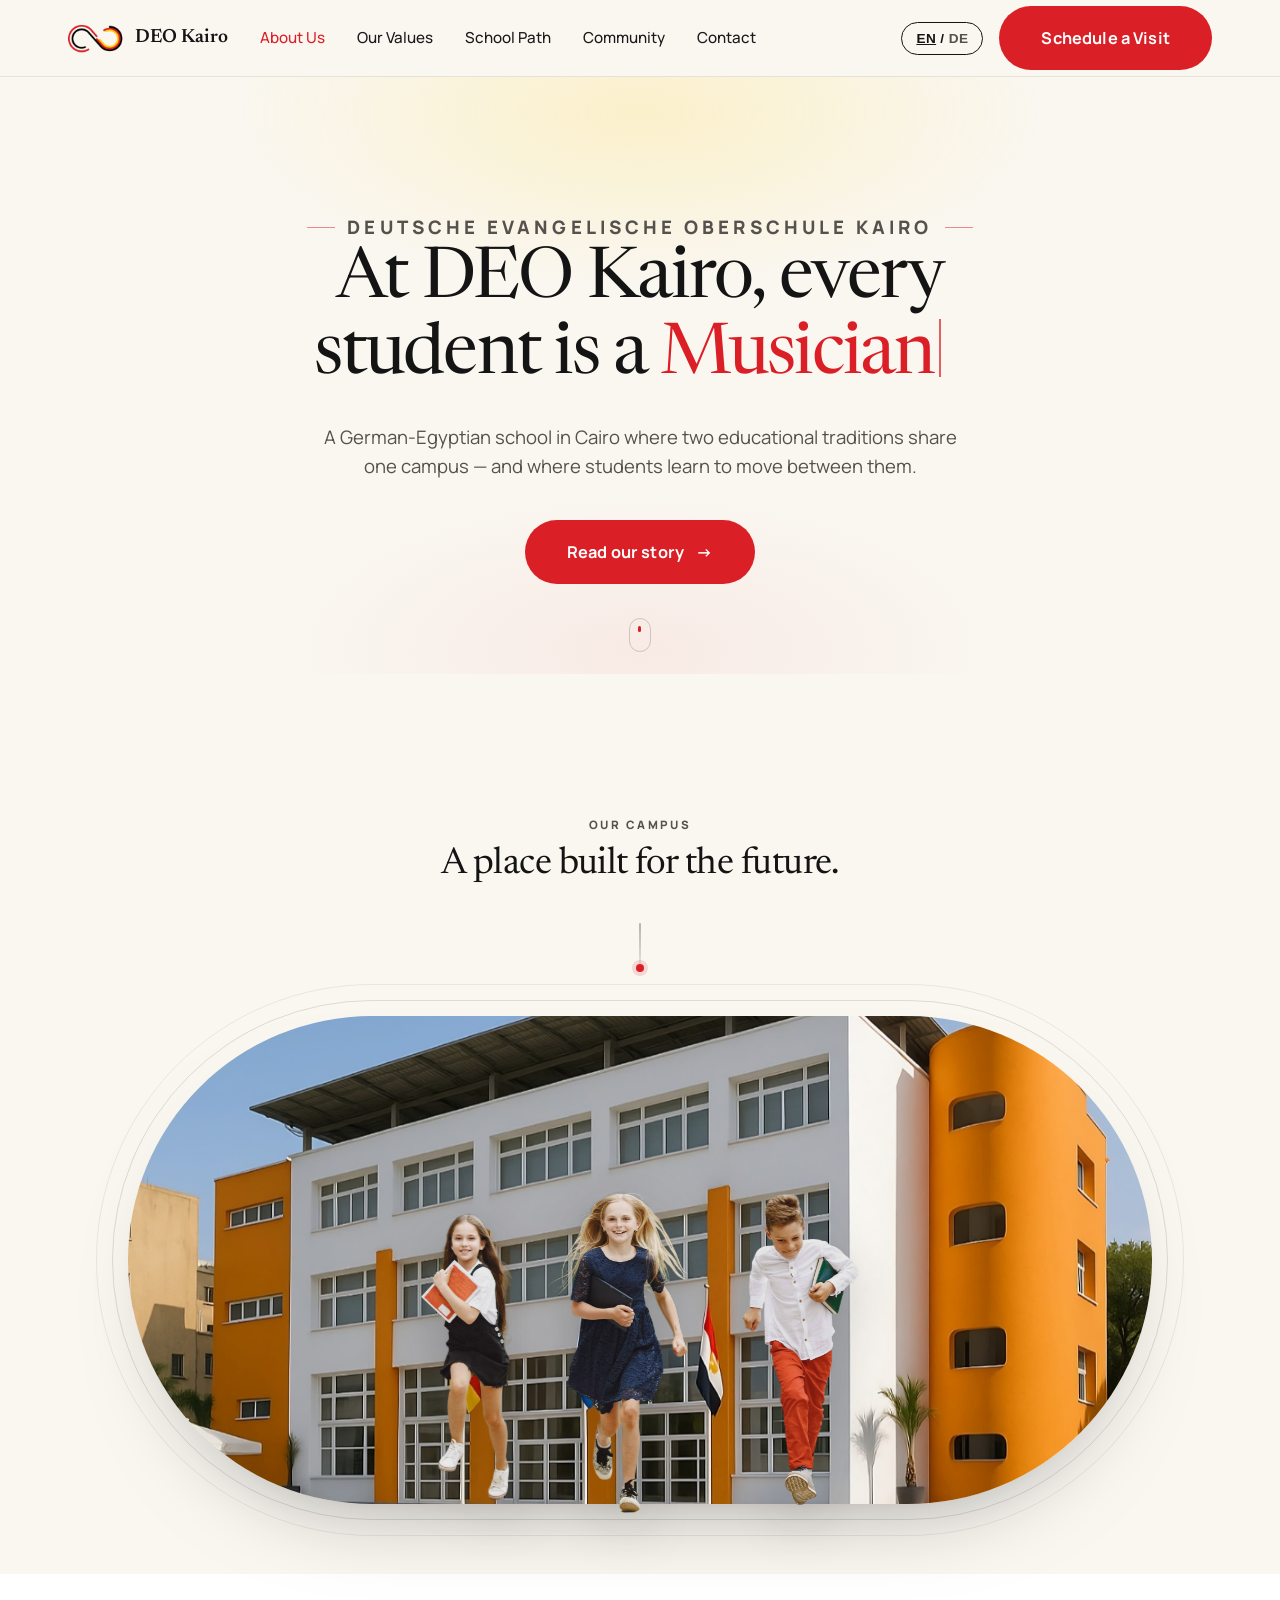
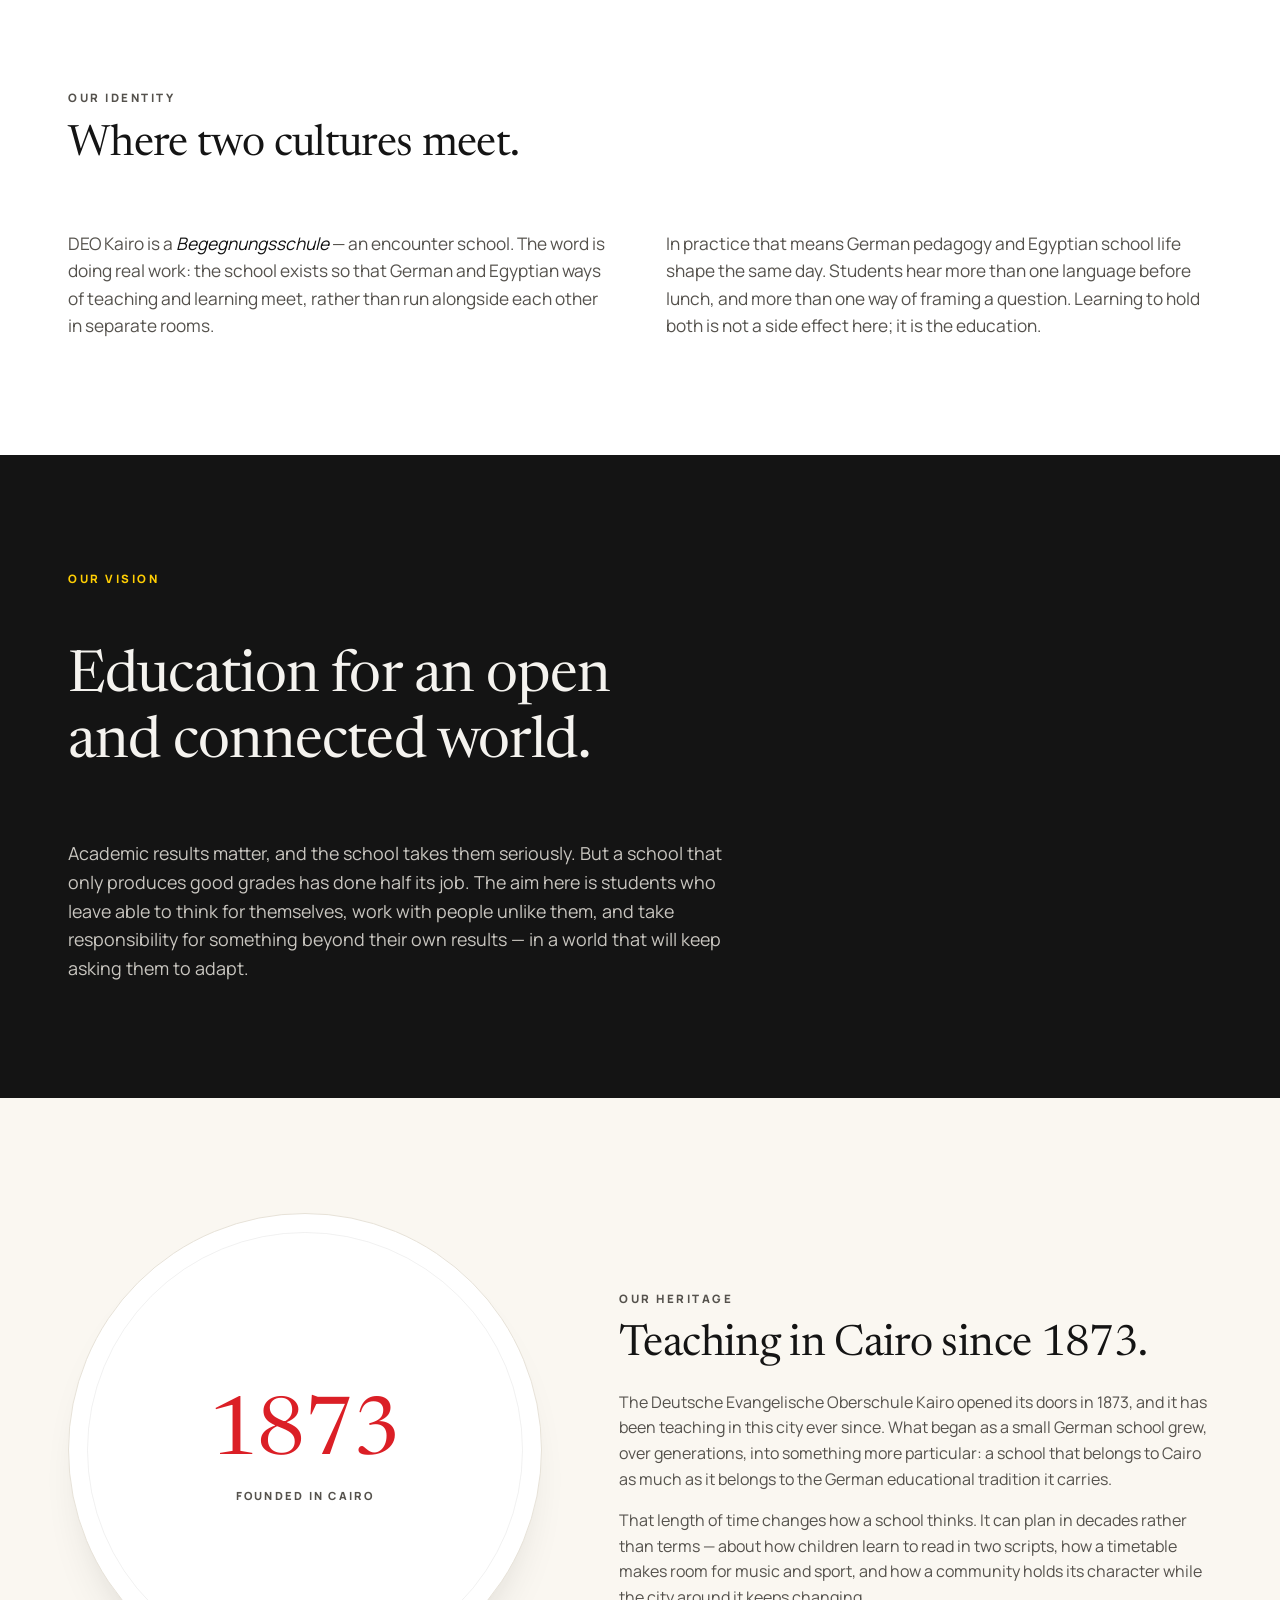
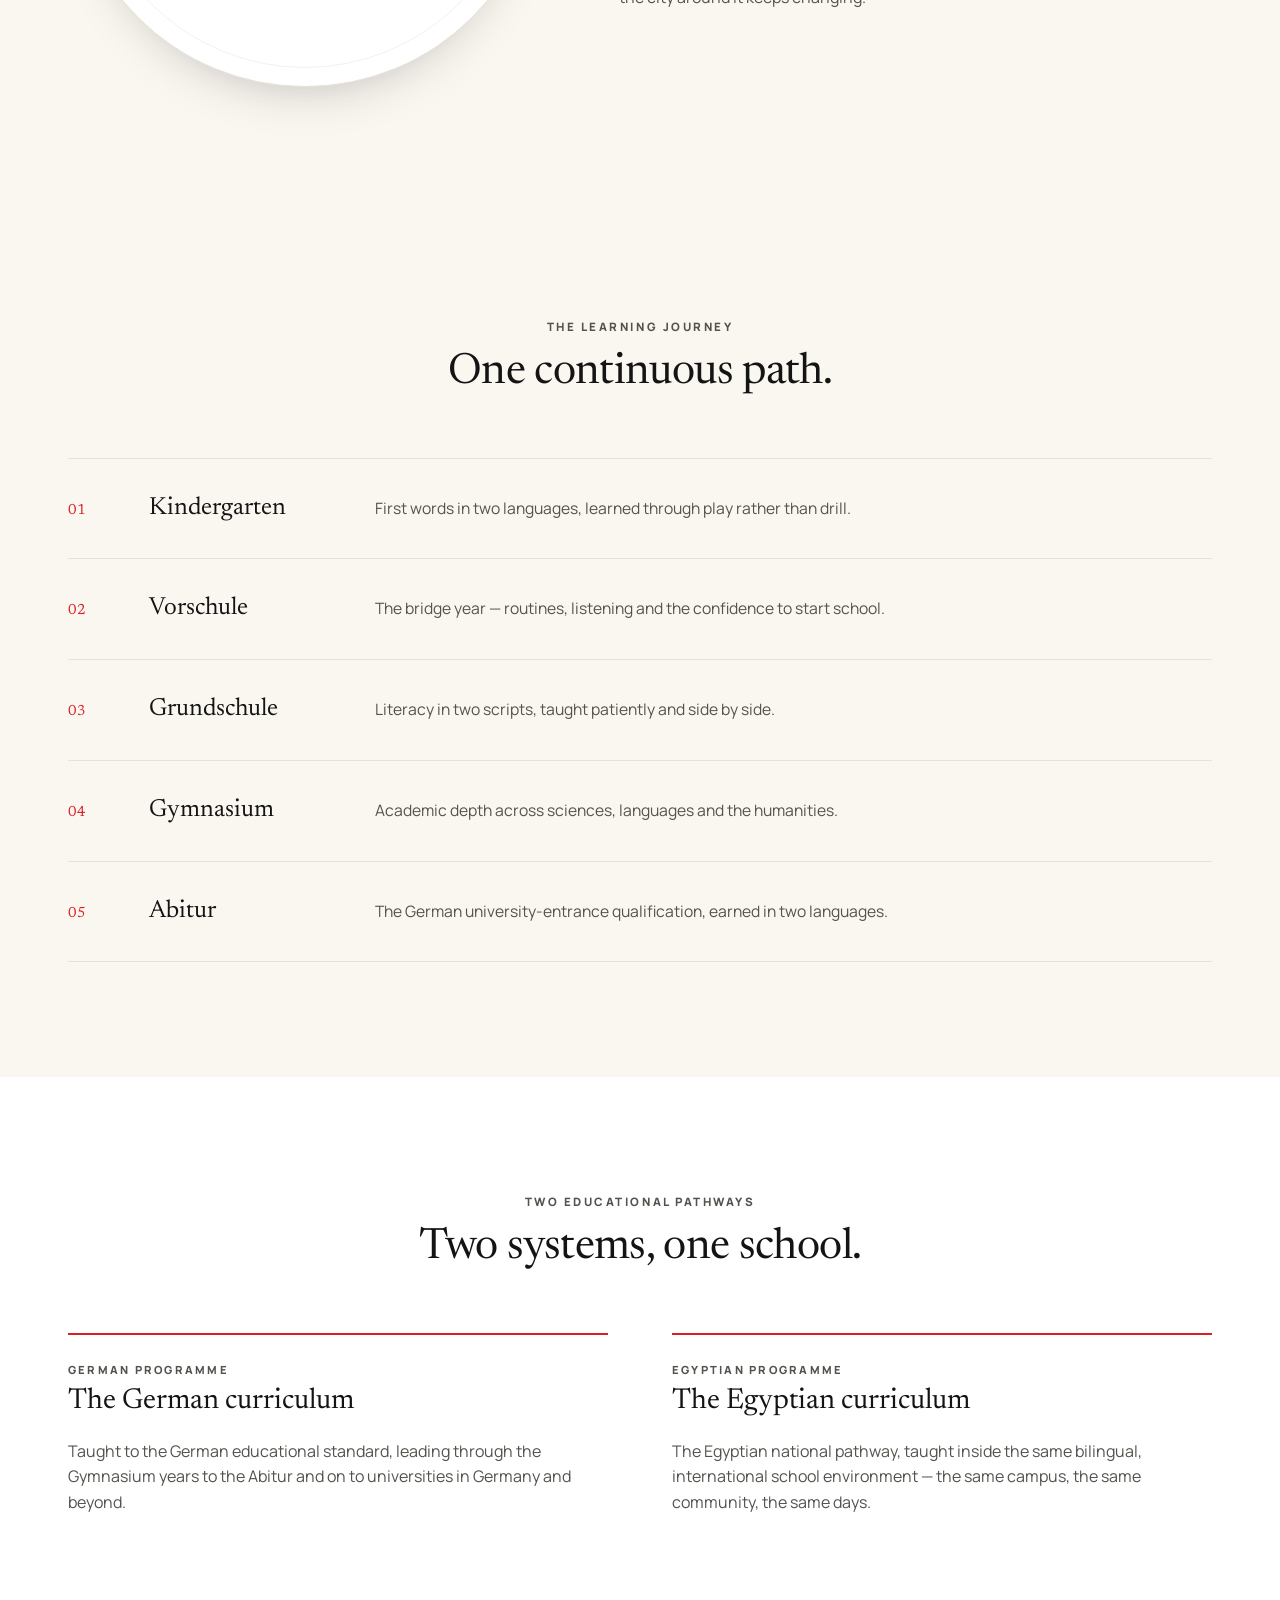
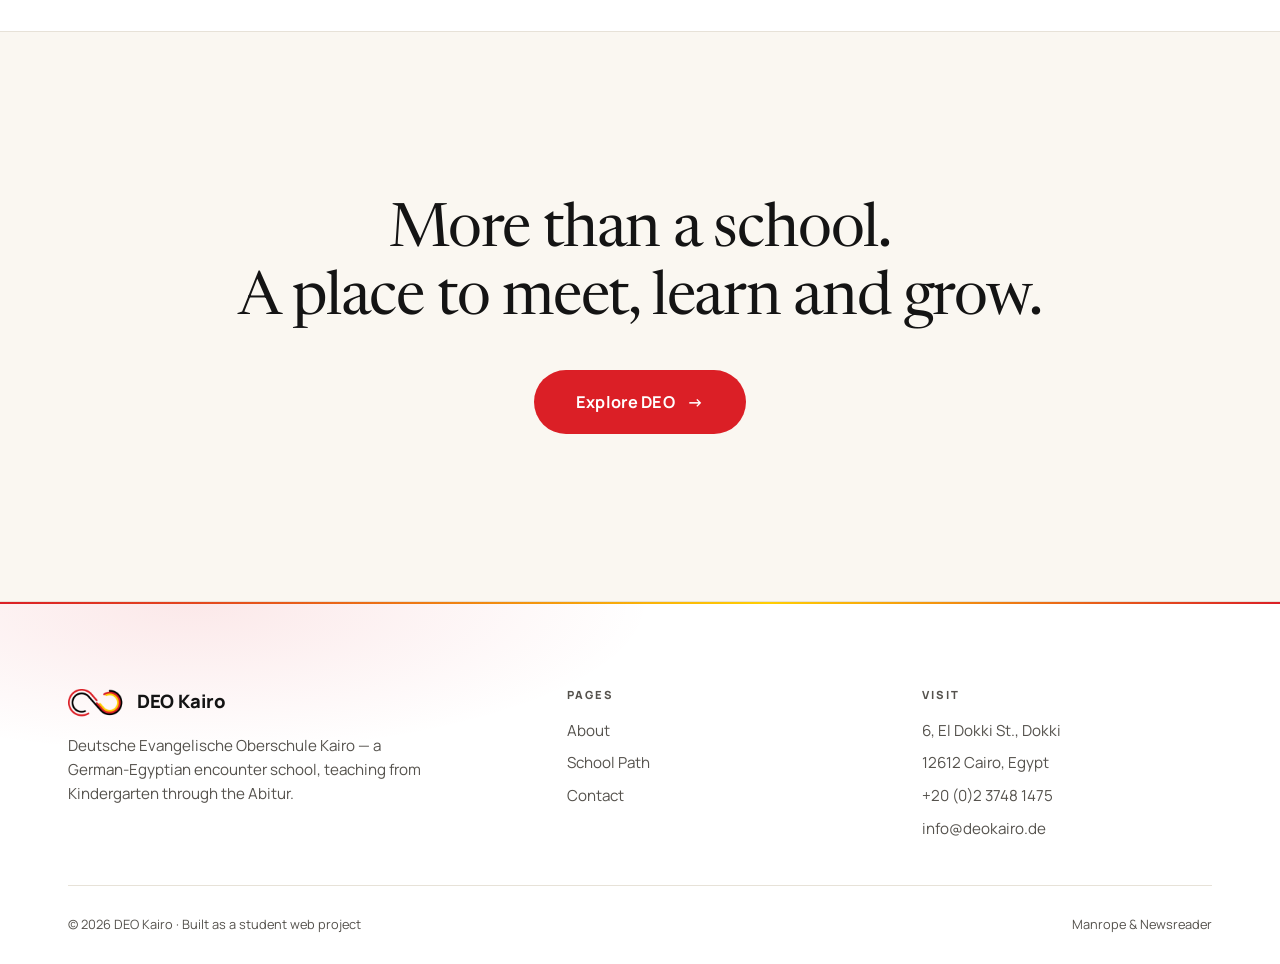
==== about.html @ f0032a64 "Campus: scroll triggers a 3.5s self-playing animation instead of scrubbing The section was 280vh of " ====
<!DOCTYPE html>
<html lang="en">
<head>
<meta charset="UTF-8">
<meta name="viewport" content="width=device-width, initial-scale=1.0">
<title>About Us — DEO Kairo</title>
<meta name="description" content="About DEO Kairo, the Deutsche Evangelische Oberschule Kairo — a German-Egyptian school in Cairo. Student concept redesign.">
<meta name="theme-color" content="#141414">

<link rel="preconnect" href="https://fonts.googleapis.com">
<link rel="preconnect" href="https://fonts.gstatic.com" crossorigin>
<link href="https://fonts.googleapis.com/css2?family=Manrope:wght@400;500;600;700;800&family=Newsreader:ital,opsz,wght@0,6..72,400;0,6..72,500;1,6..72,400&display=swap" rel="stylesheet">

<!-- Set before first paint so CSS only hides things when JS is confirmed alive -->
<script>document.documentElement.classList.add('js');</script>

<style>
/* ==========================================================================
   DESIGN TOKENS
   ========================================================================== */
:root {
  /* Sampled from the DEO Kairo logo. Identical to css/style.css so both
     pages render the same brand. */
  --ink:              #141414;
  --ink-soft:         #262626;
  --cream:            #FAF7F1;
  --cream-soft:       #FFFFFF;
  --red:              #DB1F26;
  --red-dark:         #8F1216;
  --gold:             #FFCE03;
  --text-on-dark:     #F5F3EF;
  --text-on-light:    #1A1A1A;
  --text-muted-dark:  #C9C6C0;
  --text-muted-light: #55524D;
  --border-light:     #E7E2D8;

  /* Type */
  --sans:  'Manrope', system-ui, -apple-system, 'Segoe UI', sans-serif;
  --serif: 'Newsreader', Georgia, 'Times New Roman', serif;

  /* Motion — one easing family for the whole page */
  --ease: cubic-bezier(.22, 1, .36, 1);
  --fast: 200ms;
  --slow: 700ms;

  --container: 1240px;
}

/* ==========================================================================
   RESET & BASE
   ========================================================================== */
*, *::before, *::after { box-sizing: border-box; }
body, h1, h2, h3, p, figure, ul { margin: 0; }
ul { list-style: none; padding: 0; }
img { display: block; max-width: 100%; }
html {
  scroll-behavior: smooth;
  -webkit-text-size-adjust: 100%;
  /* The header is fixed at 76px, so anchor jumps would land with the target
     hidden underneath it. This offsets every scroll destination. */
  scroll-padding-top: 96px;
}

body {
  font-family: var(--sans);
  background: var(--cream);
  color: var(--ink);
  line-height: 1.6;
  -webkit-font-smoothing: antialiased;
  overflow-x: clip;   /* NOT hidden: that makes body a scroll container and breaks position:sticky */
}

a { color: inherit; text-decoration: none; }

.wrap {
  width: 100%;
  max-width: var(--container);
  margin-inline: auto;
  padding-inline: clamp(20px, 5vw, 48px);
}

/* One focus ring everywhere. Ink on cream is 15.8:1 and cream on the dark
   hero is 16.6:1 — both far past the 3:1 minimum for focus indicators. */
:focus-visible {
  outline: 3px solid var(--ink);
  outline-offset: 3px;
  border-radius: 3px;
}
.hero :focus-visible, .site-footer :focus-visible { outline-color: var(--text-on-dark); }

.skip-link {
  position: absolute; top: -100px; left: 16px; z-index: 999;
  background: var(--ink); color: var(--text-on-dark);
  padding: 14px 22px; font-weight: 700;
  border-radius: 0 0 8px 8px;
  transition: top var(--fast) var(--ease);
}
.skip-link:focus { top: 0; }

.sr-only {
  position: absolute; width: 1px; height: 1px;
  overflow: hidden; clip-path: inset(50%); white-space: nowrap;
}

/* ==========================================================================
   HEADER - identical to index.html so both pages share one header system
   ========================================================================== */
.site-header {
  position: sticky;
  top: 0;
  z-index: 50;
  background: rgba(250, 247, 241, 0.9);
  backdrop-filter: blur(8px);
  -webkit-backdrop-filter: blur(8px);
  border-bottom: 1px solid var(--border-light);
}
.header-inner {
  display: flex;
  align-items: center;
  justify-content: space-between;
  height: 76px;
  /* .header-actions uses margin-left:auto, which absorbs the free space
     space-between would otherwise distribute - so the brand and nav need an
     explicit gap or they sit flush against each other. */
  gap: 32px;
}
.brand {
  display: flex;
  align-items: center;
  gap: 10px;
  font-family: var(--serif);
  font-weight: 600;
  font-size: 1.2rem;
  text-decoration: none;
  color: var(--ink);
  white-space: nowrap;
}
.brand-mark { height: 32px; width: auto; flex: none; }

.main-nav { display: flex; gap: 32px; }
.main-nav a {
  text-decoration: none;
  font-weight: 500;
  font-size: 0.95rem;
  color: var(--text-on-light);
}
.main-nav a:hover { color: var(--red); }
.main-nav a[aria-current="page"] { color: var(--red); }

.header-actions {
  margin-left: auto;
  display: flex;
  align-items: center;
  gap: 16px;
}
.lang-toggle {
  background: transparent;
  border: 1.5px solid var(--ink);
  border-radius: 999px;
  padding: 8px 14px;
  font-size: 0.85rem;
  font-weight: 700;
  letter-spacing: 0.03em;
  cursor: pointer;
  color: var(--ink);
}
.lang-toggle:hover { background: var(--ink); color: var(--text-on-dark); }
.lang-current { text-decoration: underline; }
.lang-other { color: var(--text-muted-light); }

.nav-cta { padding: 11px 22px; font-size: 0.88rem; }

.menu-toggle {
  display: none;
  flex-direction: column;
  gap: 5px;
  background: none;
  border: none;
  cursor: pointer;
  padding: 8px;
  margin-left: 12px;
}
.menu-toggle span { width: 22px; height: 2px; background: var(--ink); }

/* ==========================================================================
   BUTTONS
   ========================================================================== */
.btn {
  display: inline-flex; align-items: center; justify-content: center; gap: 12px;
  padding: 19px 42px; border: none; border-radius: 999px;
  background: var(--red); color: #fff;      /* 4.96:1 */
  font: inherit; font-size: 1.02rem; font-weight: 700; letter-spacing: .01em;
  cursor: pointer; position: relative; overflow: hidden;
  transition: background var(--fast) var(--ease),
              transform var(--fast) var(--ease),
              box-shadow var(--fast) var(--ease);
}
.btn:hover {
  background: var(--red-dark);
  transform: translateY(-3px);
  box-shadow: 0 18px 34px -18px rgba(219, 31, 38, .95);
}
.btn:active { transform: translateY(0) scale(.985); }
.btn .arw { transition: transform var(--fast) var(--ease); }
.btn:hover .arw { transform: translateX(5px); }

/* ==========================================================================
   1. HERO - cream, editorial, same language as the rest of the page
   ========================================================================== */
.hero {
  position: relative;
  display: grid;
  place-items: center;
  padding: clamp(70px, 12vh, 150px) 0 clamp(60px, 10vh, 120px);
  background: var(--cream);
  color: var(--ink);
  text-align: center;
  overflow: hidden;
}
/* One restrained accent: a wide, very soft warm wash behind the headline */
.hero::before {
  content: "";
  position: absolute; inset: 0; pointer-events: none;
  background:
    radial-gradient(ellipse 52% 48% at 50% 6%, rgba(255, 206, 3, .16), transparent 62%),
    radial-gradient(ellipse 46% 44% at 50% 96%, rgba(219, 31, 38, .06), transparent 64%);
}
.hero-inner { position: relative; z-index: 2; max-width: 940px; margin-inline: auto; }

.eyebrow {
  display: inline-flex; align-items: center; gap: 12px;
  margin-bottom: 26px;
  font-size: .72rem; font-weight: 800; letter-spacing: .22em; text-transform: uppercase;
  color: var(--text-muted-light);                       /* 7.27:1 on cream */
}
.eyebrow::before, .eyebrow::after {
  content: ""; width: 28px; height: 1px; background: var(--red); opacity: .5;
}

.hero h1 {
  font-family: var(--serif);
  font-size: clamp(2.2rem, 5.6vw, 4.4rem);
  font-weight: 400; line-height: 1.08; letter-spacing: -.025em;
  text-wrap: balance;
  color: var(--ink);
}
/* The hero is centre-aligned, so a word that changes length would re-centre
   the whole line and drag the static text sideways. This wrapper reserves the
   width of the LONGEST word (measured in JS once the webfont has loaded), so
   the sentence's total width never changes and the fixed text cannot move.
   The word and caret sit left-aligned inside it, so the caret still hugs the
   last typed character. */
.hero-word {
  display: inline-block;
  text-align: left;
  white-space: nowrap;
}
#changing-text { color: var(--red); }
.caret {
  display: inline-block;
  width: 2px; height: .82em;
  margin-left: 5px;
  background: var(--red);
  vertical-align: -.06em;
  opacity: .7;
  animation: blink 1.05s steps(1) infinite;
}
@keyframes blink { 0%, 49% { opacity: .7; } 50%, 100% { opacity: 0; } }

.hero p {
  max-width: 60ch; margin: 28px auto 0;
  font-size: clamp(1rem, 1.5vw, 1.16rem);
  color: var(--text-muted-light);
}
.hero-cta { margin-top: 38px; }

.scroll-cue {
  position: absolute; left: 50%; bottom: 22px; z-index: 3;
  translate: -50% 0;
  width: 22px; height: 34px;
  border: 1.5px solid rgba(20, 20, 20, .18); border-radius: 12px;
  pointer-events: none;
}
.scroll-cue i {
  position: absolute; left: 50%; top: 7px; margin-left: -2px;
  width: 3px; height: 6px; border-radius: 2px; background: var(--red);
  animation: cue 2s var(--ease) infinite;
}
@keyframes cue {
  0%   { opacity: 0; transform: translateY(0); }
  35%  { opacity: 1; }
  75%  { opacity: 0; transform: translateY(12px); }
  100% { opacity: 0; }
}


/* ==========================================================================
   2. DEO STORY - sticky, scroll-driven campus scene
   --------------------------------------------------------------------------
   Layered composition, each layer transformed independently:

     .deo-pill-border-outer     thin outline, slowest growth
     .deo-pill-border-middle    thin outline
     .deo-pill                  clipped capsule - building ONLY
     .deo-floating-students     separate foreground object, breaks the capsule
     .deo-line-dot              small static marker above the capsule

   The three capsule layers share a centre but scale at slightly different
   rates, so the frame breathes rather than moving as one rigid block. Their
   base insets are even, and the rates are close enough that they can never
   cross or reorder.

   One rAF controller writes --p (0..1) from scroll POSITION, so the scene
   reverses on the way back up and stops when scrolling stops. Only
   transform/opacity animate; --pill-h is written on resize only.
   ========================================================================== */
.deo-story {
  /* Two phases, driven by --pg and --sg (see the script):
       0 - 65%   pill + outlines + axis grow together from tiny to full
       65 - 100% pill holds at full size; only then do the students arrive
     The section is deliberately tall so each phase has real scroll distance
     rather than happening in a few pixels. */
  --ring-gap:  16px;    /* even step between the capsule layers */
  --axis-len:  clamp(34px, 5vh, 64px);  /* line length = dot travel */
  --zoom:      0.10;    /* building drift inside the pill       */
  --copy-rise: -16px;
  /* Slow, even growth - no snap at either end */
  --grow-ease: cubic-bezier(0.34, 0.05, 0.22, 1);

  position: relative;
  /* Was 280vh of scroll-scrub. The animation is now time-based, so the
     section only needs room for the composition itself. */
  min-height: 100vh;
  background: var(--cream);
}

.deo-story-sticky {
  /* No longer pinned - nothing is being scrubbed. */
  position: relative;
  min-height: 100vh;
  display: flex;
  flex-direction: column;
  align-items: center;
  justify-content: center;
  gap: 0;
  padding: calc(76px + 1.5vh) 20px 2vh;
  overflow: visible;                 /* students must break the capsule */
}

/* ---- Label + heading: their own airspace, never near the students ---- */
.story-heading {
  flex: none;
  max-width: 640px;
  text-align: center;
  transform: translate3d(0, calc(var(--p, 0) * var(--copy-rise)), 0);
  will-change: transform;
}
.js .story-heading { opacity: var(--text, 1); }

.spotlight-eyebrow {
  font-size: .72rem; font-weight: 800; letter-spacing: .22em; text-transform: uppercase;
  color: var(--text-muted-light);                       /* 7.27:1 on cream */
  margin-bottom: 10px;
}
.story-heading h2 {
  font-family: var(--serif);
  font-size: clamp(1.5rem, 2.9vw, 2.35rem);
  font-weight: 400; line-height: 1.15; letter-spacing: -.015em;
  color: var(--ink);
  margin: 0;
}

/* ---- Small static marker above the capsule. Deliberately quiet: it is a
       full stop after the heading, not an animation. ---- */
/* ---- Centre axis: the dot travels down as the line draws behind it ----
   Both are driven by --pg, so the line's LENGTH and the dot's POSITION come
   from the same scroll value. --axis-len is shared by the container height
   and the dot's travel, so they cannot drift apart. ---- */
.deo-line-dot {
  position: relative;
  flex: none;
  width: 2px;
  height: var(--axis-len);
  margin-top: clamp(24px, 4vh, 48px);
  margin-bottom: calc(var(--ring-gap) * 2 + clamp(12px, 1.8vh, 26px));
}
.axis-line {
  position: absolute;
  inset: 0;
  border-radius: 2px;
  background: linear-gradient(180deg, rgba(20, 20, 20, .30), rgba(20, 20, 20, .08));
  transform: scaleY(0);
  transform-origin: 50% 0;
  transition: transform 2500ms var(--grow-ease);
  will-change: transform;
}
.axis-dot {
  position: absolute;
  left: 50%; top: 0;
  width: 8px; height: 8px;
  border-radius: 50%;
  background: var(--red);
  box-shadow: 0 0 0 4px rgba(219, 31, 38, .14);
  translate: -50% -4px;
  transition: translate 2500ms var(--grow-ease);
  will-change: translate;
}

/* ---- Stage: the shared box every capsule layer is measured against ---- */

/* ---- Nothing exists until the section is actually entered ----------------
   Gated on a class, not a low opacity, so the first frame contains no ghost,
   no tiny pill and nothing hit-testable. Scoped to .js, so with JavaScript
   off the finished composition simply renders. */
.js .deo-story-sticky:not(.is-live) .deo-stage,
.js .deo-story-sticky:not(.is-live) .deo-line-dot {
  opacity: 0;
  visibility: hidden;
  pointer-events: none;
}

.deo-stage {
  position: relative;
  flex: none;
  opacity: 0;
  transition: opacity 900ms ease;
  /* Final composition is deliberately dominant: ~80vw x ~61vh at full size */
  width: min(80vw, 1400px);
  z-index: 5;
  overflow: visible;
}

/* Two outlines. Absolutely positioned against the stage, so they share the
   capsule's centre; a stadium offset outward stays a stadium, so a matching
   border-radius traces the curvature exactly at any size. */
.deo-pill-border-outer,
.deo-pill-border-middle {
  position: absolute;
  border-radius: 999px;
  border: 1px solid currentColor;
  pointer-events: none;
  z-index: 0;                        /* behind the capsule, never over it */
  will-change: transform;
}
.deo-pill-border-middle {
  inset: calc(var(--ring-gap) * -1);
  color: rgba(20, 20, 20, .12);
  transform: scale(0.06);
  transition: transform 2500ms var(--grow-ease);
}
.deo-pill-border-outer {
  inset: calc(var(--ring-gap) * -2);
  color: rgba(20, 20, 20, .07);
  transform: scale(0.08);
  transition: transform 2500ms var(--grow-ease);
}

/* The capsule: contains the building and nothing else */
.deo-pill {
  position: relative;
  z-index: 1;
  width: 100%;
  aspect-ratio: 2.1;
  border-radius: 999px;
  overflow: hidden;
  box-shadow: 0 44px 90px -56px rgba(20, 20, 20, .5);
  /* Starts small, reaches full size at 65% of the section */
  transform: scale(0.02);
  transition: transform 2500ms var(--grow-ease);
  will-change: transform;
}
.deo-pill img {
  width: 100%;
  height: 100%;
  object-fit: cover;
  object-position: center;
  transform: scale(1.02);
  transition: transform 2500ms var(--grow-ease);
  will-change: transform;
}
/* No dark overlay: the building stays bright and the orange architecture
   reads as it should. Nothing sits on top of it, so none is needed. */

/* Foreground object, outside the clipped capsule so it can extend past its
   lower curve. translateY = (half the capsule's height growth, so the
   overlap survives the scale) + (its own rise). */
.deo-floating-students {
  position: absolute;
  left: 50%;
  bottom: -2%;
  z-index: 5;
  /* Finishes large against the bigger capsule */
  width: 43%;
  height: auto;
  pointer-events: none;
  filter: drop-shadow(0 18px 26px rgba(20, 20, 20, .2));
  translate: -50% 0;
  /* Phase two only. The pill is already static by the time this runs, so no
     tracking maths is needed - they simply rise and grow into place. */
  opacity: 0;
  transform: translate3d(0, 46px, 0) scale(0.72);
  /* Held back until the pill is fully grown at 2.5s, then eased up over 1s */
  transition: opacity 1000ms ease 2500ms,
              transform 1000ms cubic-bezier(0.22, 0.6, 0.24, 1) 2500ms;
  transform-origin: 50% 100%;
  will-change: transform, opacity;
}


/* ---- Played state: one class drives the whole sequence -------------------
   Added once by an IntersectionObserver at 50% visibility, then never
   removed - so the composition stays put and never replays or reverses.
   Total run: pill / rings / axis grow over 2.5s, then the students ease up
   over 1s from 2.5s - about 3.5s end to end. */
.deo-story-sticky.is-live .deo-stage { opacity: 1; }
.deo-story-sticky.is-live .deo-pill { transform: scale(1); }
.deo-story-sticky.is-live .deo-pill img { transform: scale(calc(1.02 + var(--zoom))); }
.deo-story-sticky.is-live .deo-pill-border-middle { transform: scale(1); }
.deo-story-sticky.is-live .deo-pill-border-outer { transform: scale(1); }
.deo-story-sticky.is-live .axis-line { transform: scaleY(1); }
.deo-story-sticky.is-live .axis-dot { translate: -50% calc(var(--axis-len) - 4px); }
.deo-story-sticky.is-live .deo-floating-students {
  opacity: 1;
  transform: translate3d(0, 0, 0) scale(1);
}

/* Without JavaScript the class never arrives, so show the finished state. */
html:not(.js) .deo-stage { opacity: 1; }
html:not(.js) .deo-pill { transform: scale(1); }
html:not(.js) .deo-pill img { transform: scale(calc(1.02 + var(--zoom))); }
html:not(.js) .deo-pill-border-middle,
html:not(.js) .deo-pill-border-outer { transform: scale(1); }
html:not(.js) .axis-line { transform: scaleY(1); }
html:not(.js) .axis-dot { translate: -50% calc(var(--axis-len) - 4px); }
html:not(.js) .deo-floating-students { opacity: 1; transform: none; }

/* ---- Paragraph lives below the scene, in its own calm band ---- */



/* ==========================================================================
   3. HERITAGE / VISION / COMMUNITY
   --------------------------------------------------------------------------
   Reveal classes match the project's existing pattern. The hidden state is
   scoped to .js (set by an inline script in <head>) so that with JavaScript
   off nothing is stuck at opacity 0 - the sections simply render.
   These are observed by the page's ONE reveal controller, not a second one.
   ========================================================================== */
.js .heritage-content,
.js .identity-content,
.js .vision-content,
.js .journey-step,
.js .pathway,
.js .person-block,
.js .value-block,
.js .closing-content {
  opacity: 0;
  transform: translateY(24px);
  transition: opacity .7s ease-out, transform .7s ease-out;
}
.js .heritage-content.visible,
.js .identity-content.visible,
.js .vision-content.visible,
.js .journey-step.visible,
.js .pathway.visible,
.js .person-block.visible,
.js .value-block.visible,
.js .closing-content.visible {
  opacity: 1;
  transform: translateY(0);
}
/* Sequential stagger, so the journey reveals stage by stage */
/* ---- "One continuous path": the five stages slide in from the RIGHT ----
   Overrides only .journey-step. Every other revealed block keeps its
   translateY rise. Placed after the shared rule so it wins on order, at the
   same specificity. ---- */
.js .journey-step { transform: translateX(60px); }
.js .journey-step.visible { transform: translateX(0); }
/* 60px would push the un-revealed rows past a narrow viewport, so the offset
   shrinks with the screen. Same movement, same direction. */
@media (max-width: 700px) {
  .js .journey-step { transform: translateX(16px); }
  .js .journey-step.visible { transform: translateX(0); }
}

.js .journey-step:nth-child(2), .js .person-block:nth-child(2), .js .value-block:nth-child(2) { transition-delay:  80ms; }
.js .journey-step:nth-child(3), .js .person-block:nth-child(3), .js .value-block:nth-child(3) { transition-delay: 160ms; }
.js .journey-step:nth-child(4), .js .person-block:nth-child(4), .js .value-block:nth-child(4) { transition-delay: 240ms; }
.js .journey-step:nth-child(5), .js .value-block:nth-child(5) { transition-delay: 320ms; }
.js .pathway:nth-child(2) { transition-delay: 110ms; }

/* ---- Shared section furniture ---- */
.deo-section { background: var(--cream); padding-block: clamp(64px, 9vw, 130px); }
.deo-section--tint { background: var(--cream-soft); }
.deo-section--ink  { background: var(--ink); color: var(--text-on-dark); }

.deo-section-head { max-width: 660px; margin: 0 0 clamp(32px, 5vw, 60px); }
.deo-section-head--center { margin-inline: auto; text-align: center; }
.deo-eyebrow {
  font-size: .72rem; font-weight: 800; letter-spacing: .22em; text-transform: uppercase;
  color: var(--text-muted-light);                        /* 7.27:1 on cream */
  margin-bottom: 12px;
}
.deo-section--ink .deo-eyebrow { color: var(--gold); }   /* 12.35:1 on ink   */
.deo-section h2 {
  font-family: var(--serif);
  font-size: clamp(1.7rem, 3.4vw, 2.7rem);
  font-weight: 400; line-height: 1.15; letter-spacing: -.015em;
  margin: 0;
}
.deo-lead {
  margin-top: 18px;
  font-size: clamp(1rem, 1.4vw, 1.14rem);
  color: var(--text-muted-light);
  max-width: 62ch;
}
.deo-section--ink .deo-lead { color: var(--text-muted-dark); } /* 8.4:1 on ink */

/* ---- Heritage: the 1873 anchor beside the story ---- */
.heritage-content {
  display: grid;
  grid-template-columns: minmax(0, .85fr) minmax(0, 1fr);
  gap: clamp(32px, 6vw, 80px);
  align-items: center;
}
.heritage-year {
  position: relative;
  display: flex; flex-direction: column; align-items: center; justify-content: center;
  aspect-ratio: 1;
  border-radius: 999px;
  border: 1px solid var(--border-light);
  background: var(--cream-soft);
  box-shadow: 0 30px 60px -46px rgba(20, 20, 20, .45);
}
.heritage-year::before {
  content: "";
  position: absolute; inset: 16px;
  border-radius: 999px;
  border: 1px solid rgba(20, 20, 20, .07);
}
.heritage-year b {
  font-family: var(--serif);
  font-size: clamp(3rem, 7vw, 5.4rem);
  font-weight: 400; line-height: 1;
  color: var(--red);
}
.heritage-year span {
  margin-top: 10px;
  font-size: .72rem; font-weight: 800; letter-spacing: .2em; text-transform: uppercase;
  color: var(--text-muted-light);
}
.heritage-text p + p { margin-top: 16px; }
.heritage-text p { color: var(--text-muted-light); }

/* ---- Vision: the five Leitbild pillars ---- */
.vision-content { display: grid; gap: clamp(28px, 4vw, 44px); }

/* ---- Community: stat cards ---- */
.community-content { display: grid; gap: clamp(28px, 4vw, 48px); }

/* ---- Footer, in the same visual language ---- */
.site-footer {
  position: relative;
  background: var(--ink);
  color: var(--text-on-dark);
  padding-block: clamp(56px, 8vw, 96px) 32px;
}
/* Brand hairline across the very top edge */
.site-footer::before {
  content: "";
  position: absolute; inset: 0 0 auto 0;
  height: 3px;
  background: linear-gradient(90deg, var(--red), var(--gold) 55%, var(--red));
}
/* Warm glow so the block does not read as a flat slab */
.site-footer::after {
  content: "";
  position: absolute; inset: 0; pointer-events: none;
  background: radial-gradient(ellipse 60% 70% at 15% 0%, rgba(219, 31, 38, .10), transparent 60%);
}
.site-footer > .wrap { position: relative; z-index: 1; }
.footer-grid {
  display: grid;
  grid-template-columns: minmax(0, 1.4fr) minmax(0, 1fr) minmax(0, 1fr);
  gap: clamp(28px, 5vw, 64px);
  padding-bottom: clamp(32px, 5vw, 52px);
  border-bottom: 1px solid rgba(245, 243, 239, .16);
}
.footer-brand-row { display: flex; align-items: center; gap: 12px; margin-bottom: 16px; }
.footer-brand-row img { height: 34px; width: auto; }
.footer-brand-row span { font-weight: 800; font-size: 1.2rem; }
.footer-grid p { color: var(--text-muted-dark); font-size: .95rem; max-width: 40ch; }
.footer-col h3 {
  font-size: .72rem; font-weight: 800; letter-spacing: .18em; text-transform: uppercase;
  color: var(--gold); margin: 0 0 16px;
}
.footer-col ul { display: grid; gap: 11px; }
.footer-col a, .footer-col li { color: var(--text-muted-dark); font-size: .95rem; }
.footer-col a { transition: color var(--fast) var(--ease); }
.footer-col a:hover { color: var(--gold); }
.footer-col li { line-height: 1.5; }
.footer-base {
  display: flex; flex-wrap: wrap; align-items: center; justify-content: space-between;
  gap: 14px;
  margin-top: clamp(24px, 3vw, 34px);
  font-size: .82rem; color: rgba(245, 243, 239, .62);
}
.footer-social { display: flex; flex-wrap: wrap; gap: 22px; }
.footer-social a {
  position: relative;
  color: rgba(245, 243, 239, .78);
  transition: color var(--fast) var(--ease);
}
.footer-social a::after {
  content: ""; position: absolute; left: 0; bottom: -4px;
  width: 100%; height: 1px; background: var(--gold);
  transform: scaleX(0); transform-origin: right;
  transition: transform var(--fast) var(--ease);
}
.footer-social a:hover { color: var(--gold); }
.footer-social a:hover::after { transform: scaleX(1); transform-origin: left; }

@media (max-width: 860px) {
  .heritage-content { grid-template-columns: 1fr; }
  .heritage-year { max-width: 260px; margin-inline: auto; }
      .footer-grid { grid-template-columns: 1fr 1fr; }
}
@media (max-width: 560px) {
  .footer-grid { grid-template-columns: 1fr; }
    }

/* ==========================================================================
   FOOTER
   ========================================================================== */
.site-footer {
  background: var(--ink); color: var(--text-on-dark);
  padding-block: clamp(48px, 7vw, 80px) 34px;
}
.footer-top {
  display: flex; flex-wrap: wrap; justify-content: space-between;
  gap: 28px; padding-bottom: 34px;
  border-bottom: 1px solid rgba(245,243,239,.16);
}
.footer-brand { font-weight: 800; font-size: 1.3rem; }
.footer-links { display: flex; flex-wrap: wrap; gap: 22px; font-size: .92rem; }
.footer-links a { color: rgba(245,243,239,.8); }
.footer-links a:hover { color: var(--gold); }

.disclaimer {
  margin-top: 26px; padding: 16px 20px;
  border: 1px solid rgba(219, 31, 38, .5);
  background: rgba(219, 31, 38, .12);
  border-radius: 10px;
  font-size: .84rem; line-height: 1.6;
  color: rgba(245,243,239,.94);
}
.disclaimer b { color: var(--gold); }
.footer-bottom { margin-top: 22px; font-size: .8rem; color: rgba(245,243,239,.62); }


/* ==========================================================================
   PAGE SECTIONS - heritage, identity, vision, journey, pathways,
   community, values, closing. Thin rules and whitespace rather than cards.
   ========================================================================== */
.heritage-content {
  display: grid;
  grid-template-columns: minmax(0, .8fr) minmax(0, 1fr);
  gap: clamp(36px, 6vw, 90px);
  align-items: center;
}
.heritage-year {
  position: relative;
  display: flex; flex-direction: column; align-items: center; justify-content: center;
  aspect-ratio: 1;
  border-radius: 999px;
  border: 1px solid var(--border-light);
}
.heritage-year::before {
  content: "";
  position: absolute; inset: 18px;
  border-radius: 999px;
  border: 1px solid rgba(20, 20, 20, .06);
}
.heritage-year b {
  font-family: var(--serif);
  font-size: clamp(2.8rem, 6.4vw, 5rem);
  font-weight: 400; line-height: 1;
  color: var(--red);
}
.heritage-year span {
  margin-top: 12px;
  font-size: .7rem; font-weight: 800; letter-spacing: .2em; text-transform: uppercase;
  color: var(--text-muted-light);
}
.heritage-text h2 { margin-bottom: 20px; }
.heritage-text p + p { margin-top: 16px; }
.heritage-text p { color: var(--text-muted-light); }

/* ---- Identity ---- */
.identity-cols {
  display: grid;
  grid-template-columns: repeat(auto-fit, minmax(300px, 1fr));
  gap: clamp(24px, 4vw, 56px);
}
.identity-cols p { color: var(--text-muted-light); font-size: clamp(1rem, 1.35vw, 1.1rem); }
.identity-cols em { font-style: italic; color: var(--ink); }

/* ---- Vision: one large statement on the dark band ---- */
.vision-content { max-width: 900px; }
.vision-statement {
  font-size: clamp(2rem, 5vw, 3.6rem) !important;
  line-height: 1.08;
  max-width: 18ch;
  margin-bottom: 26px;
}
.deo-section--ink .vision-statement { color: var(--text-on-dark); }

/* ---- Learning journey: a single rule with staged entries ---- */
.journey { display: grid; gap: 0; margin: 0; padding: 0; list-style: none; }
.journey-step {
  display: grid;
  grid-template-columns: 3rem minmax(0, 12rem) minmax(0, 1fr);
  gap: clamp(14px, 2.6vw, 36px);
  align-items: baseline;
  padding: clamp(20px, 2.6vw, 30px) 0;
  border-top: 1px solid var(--border-light);
}
.journey-step:last-child { border-bottom: 1px solid var(--border-light); }
.journey-step i {
  font-style: normal; font-family: var(--serif);
  font-size: .92rem; color: var(--red);
}
.journey-step b {
  font-family: var(--serif); font-weight: 400;
  font-size: clamp(1.15rem, 2vw, 1.55rem);
  color: var(--ink);
}
.journey-step p { margin: 0; color: var(--text-muted-light); font-size: .98rem; }

/* ---- Two pathways: thin dividers, not boxes ---- */
.pathways {
  display: grid;
  grid-template-columns: repeat(auto-fit, minmax(300px, 1fr));
  gap: clamp(28px, 5vw, 70px);
}
.pathway { padding-top: 26px; border-top: 2px solid var(--red); }
.pathway-label {
  font-size: .7rem; font-weight: 800; letter-spacing: .2em; text-transform: uppercase;
  color: var(--text-muted-light);
  margin-bottom: 14px;
}
.pathway h3 {
  font-family: var(--serif); font-weight: 400;
  font-size: clamp(1.3rem, 2.3vw, 1.8rem);
  margin: 0 0 14px;
  color: var(--ink);
}
.pathway p { margin: 0; color: var(--text-muted-light); }

/* ---- Community: four quiet blocks ---- */
.people-row {
  display: grid;
  grid-template-columns: repeat(auto-fit, minmax(220px, 1fr));
  gap: clamp(24px, 3.6vw, 52px);
}
.person-block { padding-top: 20px; border-top: 1px solid var(--border-light); }
.person-block b {
  display: block;
  font-family: var(--serif); font-weight: 400;
  font-size: clamp(1.15rem, 1.9vw, 1.45rem);
  color: var(--ink);
  margin-bottom: 10px;
}
.person-block p { margin: 0; color: var(--text-muted-light); font-size: .96rem; }

/* ---- Values ---- */
.values {
  display: grid;
  grid-template-columns: repeat(auto-fit, minmax(190px, 1fr));
  gap: clamp(22px, 3vw, 40px);
}
.value-block { padding-top: 18px; border-top: 1px solid var(--border-light); }
.value-block b {
  display: block;
  font-family: var(--serif); font-weight: 400;
  font-size: clamp(1.1rem, 1.8vw, 1.35rem);
  color: var(--ink);
  margin-bottom: 8px;
}
.value-block p { margin: 0; color: var(--text-muted-light); font-size: .93rem; }

/* ---- Closing statement ---- */
.deo-closing {
  background: var(--cream);
  padding-block: clamp(80px, 13vw, 170px);
  text-align: center;
  border-top: 1px solid var(--border-light);
}
.closing-content h2 {
  font-family: var(--serif);
  font-size: clamp(1.9rem, 5.2vw, 3.8rem);
  font-weight: 400; line-height: 1.12; letter-spacing: -.02em;
  color: var(--ink);
  margin: 0 0 36px;
  text-wrap: balance;
}

/* ---- Footer: cream, dark text, one brand hairline ---- */
.site-footer {
  position: relative;
  background: var(--cream-soft);
  color: var(--ink);
  padding-block: clamp(52px, 7vw, 84px) 30px;
  border-top: 1px solid var(--border-light);
}
.site-footer::before {
  content: "";
  position: absolute; inset: 0 0 auto 0;
  height: 2px;
  background: linear-gradient(90deg, var(--red), var(--gold) 60%, var(--red));
}
.footer-grid {
  display: grid;
  grid-template-columns: minmax(0, 1.5fr) minmax(0, 1fr) minmax(0, 1fr);
  gap: clamp(28px, 5vw, 64px);
  padding-bottom: clamp(28px, 4vw, 44px);
  border-bottom: 1px solid var(--border-light);
}
.footer-brand-row { display: flex; align-items: center; gap: 12px; margin-bottom: 16px; }
.footer-brand-row img { height: 32px; width: auto; }
.footer-brand-row span { font-weight: 800; font-size: 1.15rem; color: var(--ink); }
.footer-grid p { color: var(--text-muted-light); font-size: .95rem; max-width: 40ch; }
.footer-col h3 {
  font-size: .7rem; font-weight: 800; letter-spacing: .18em; text-transform: uppercase;
  color: var(--text-muted-light); margin: 0 0 16px;
}
.footer-col ul { display: grid; gap: 10px; }
.footer-col a, .footer-col li { color: var(--text-muted-light); font-size: .95rem; line-height: 1.5; }
.footer-col a { transition: color var(--fast) var(--ease); }
.footer-col a:hover { color: var(--red); }
.footer-base {
  display: flex; flex-wrap: wrap; align-items: center; justify-content: space-between;
  gap: 14px; margin-top: clamp(20px, 3vw, 28px);
  font-size: .8rem; color: var(--text-muted-light);
}

@media (max-width: 860px) {
  .heritage-content { grid-template-columns: 1fr; }
  .heritage-year { max-width: 240px; margin-inline: auto; }
  .journey-step { grid-template-columns: 2.2rem 1fr; }
  .journey-step p { grid-column: 2; }
  .footer-grid { grid-template-columns: 1fr 1fr; }
}
@media (max-width: 560px) {
  .journey-step { grid-template-columns: 1fr; gap: 6px; }
  .journey-step p { grid-column: 1; }
  .footer-grid { grid-template-columns: 1fr; }
  .closing-content .btn { width: 100%; }
}

/* ==========================================================================
   REVEAL — hidden state scoped to .js, so no-JS shows everything
   ========================================================================== */
.js [data-reveal] {
  opacity: 0; transform: translateY(26px);
  transition: opacity var(--slow) var(--ease), transform var(--slow) var(--ease);
  transition-delay: calc(var(--i, 0) * 100ms);
}
.js [data-reveal].is-visible { opacity: 1; transform: none; }

/* ==========================================================================
   RESPONSIVE
   ========================================================================== */
@media (max-width: 1100px) and (min-width: 769px) {
  /* Tablet: same two-phase choreography, slightly less section height */
  .deo-story { --ring-gap: 13px; }
  .deo-stage { width: 84vw; }
  .deo-pill { aspect-ratio: 1.95; }
  .deo-floating-students { width: 47%; bottom: -4%; }
}

@media (max-width: 860px) {
  .menu-toggle { display: flex; }
  .nav-cta { display: none; }
  .main-nav {
    position: absolute;
    top: 76px; left: 0; right: 0;
    background: var(--cream-soft);
    flex-direction: column;
    padding: 20px 24px;
    border-bottom: 1px solid var(--border-light);
    max-height: 0;
    overflow: hidden;
    visibility: hidden;
    transition: max-height 0.25s ease;
  }
  .js .main-nav.open { max-height: 320px; visibility: visible; }

  /* Mobile: same idea, a squarer capsule so the building still reads */
  .deo-story { --ring-gap: 9px; }
  .deo-story-sticky { gap: 0; padding-top: calc(76px + 1vh); }
  .deo-stage { width: 82vw; }
  .deo-pill { aspect-ratio: 1.3; }
  .deo-floating-students { width: 60%; bottom: -4%; }

  .heritage-content { grid-template-columns: 1fr; }
  .heritage-year { max-width: 240px; margin-inline: auto; }
  .journey-step { grid-template-columns: 2.2rem 1fr; }
  .journey-step p { grid-column: 2; }
  .footer-grid { grid-template-columns: 1fr 1fr; }
}

@media (max-width: 520px) {
  .deo-stage { width: 84vw; }
  .deo-story { --ring-gap: 8px; }
  .deo-pill { aspect-ratio: 1.1; }
  .deo-floating-students { width: 70%; }

  .journey-step { grid-template-columns: 1fr; gap: 6px; }
  .journey-step p { grid-column: 1; }
  .footer-grid { grid-template-columns: 1fr; }
  .closing-content .btn { width: 100%; }
}

/* ==========================================================================
   REDUCED MOTION - strip the movement, keep the design intact
   ========================================================================== */
@media (prefers-reduced-motion: reduce) {
  html { scroll-behavior: auto; }
  *, *::before, *::after {
    animation-duration: .01ms !important;
    animation-iteration-count: 1 !important;
    transition-duration: .01ms !important;
    transition-delay: 0ms !important;
  }
  .js [data-reveal], .js [data-reveal].is-visible,
  .js .heritage-content, .js .identity-content, .js .vision-content,
  .js .journey-step, .js .pathway, .js .person-block,
  .js .value-block, .js .closing-content {
    opacity: 1 !important; transform: none !important;
  }
  /* Campus lands on its finished composition with no movement at all. */
  .deo-story-sticky .deo-stage,
  .deo-story-sticky .deo-pill,
  .deo-story-sticky .deo-pill img,
  .deo-story-sticky .deo-pill-border-middle,
  .deo-story-sticky .deo-pill-border-outer,
  .deo-story-sticky .axis-line,
  .deo-story-sticky .axis-dot,
  .deo-story-sticky .deo-floating-students { transition: none !important; }
  .js .story-heading { opacity: 1 !important; transform: none !important; }
  .js .deo-story-sticky .deo-stage,
  .js .deo-story-sticky .deo-line-dot {
    opacity: 1 !important; visibility: visible !important;
  }
  .scroll-cue, .caret { display: none; }
}

@media (forced-colors: active) {
  .deo-pill { border: 1px solid CanvasText; }
  .heritage-year, .pathway, .person-block, .value-block { border-color: CanvasText; }
}
</style>
</head>

<body>
<a class="skip-link" href="#main">Skip to main content</a>

<header class="site-header" id="site-header">
  <div class="wrap header-inner">
    <a href="index.html" class="brand">
      <img src="assets/deo-logo.png" alt="DEO Kairo" class="brand-mark" width="68" height="48">
      <span data-en="DEO Kairo" data-de="DEO Kairo">DEO Kairo</span>
    </a>
    <nav class="main-nav" id="main-nav">
      <a href="about.html" aria-current="page" data-en="About Us" data-de="Über uns">About Us</a>
      <a href="index.html#pillars" data-en="Our Values" data-de="Unsere Werte">Our Values</a>
      <a href="index.html#path" data-en="School Path" data-de="Schulaufbau">School Path</a>
      <a href="index.html#community" data-en="Community" data-de="Gemeinschaft">Community</a>
      <a href="index.html#contact" data-en="Contact" data-de="Kontakt">Contact</a>
    </nav>
    <div class="header-actions">
      <button class="lang-toggle" id="lang-toggle" aria-label="Switch language to German">
        <span class="lang-current">EN</span> / <span class="lang-other">DE</span>
      </button>
      <a href="index.html#contact" class="btn btn-primary nav-cta" data-en="Schedule a Visit" data-de="Termin vereinbaren">Schedule a Visit</a>
    </div>
    <button class="menu-toggle" id="menu-toggle" aria-expanded="false" aria-controls="main-nav">
      <span></span><span></span><span></span>
      <span class="sr-only">Menu</span>
    </button>
  </div>
</header>

<main id="main">

  <!-- ===================== 1. HERO ===================== -->
  <section class="hero">
    <div class="wrap hero-inner">
      <p class="eyebrow">Deutsche Evangelische Oberschule Kairo</p>

      <h1>
        At DEO Kairo, every student is a
        <span class="sr-only">musician, athlete, leader and innovator.</span>
        <span class="hero-word" aria-hidden="true"><span id="changing-text"></span><span class="caret"></span></span>
      </h1>

      <p>
        A German-Egyptian school in Cairo where two educational traditions share one
        campus &mdash; and where students learn to move between them.
      </p>

      <div class="hero-cta">
        <a class="btn" href="#heritage">
          Read our story
          <span class="arw" aria-hidden="true">&rarr;</span>
        </a>
      </div>
    </div>

    <div class="scroll-cue" aria-hidden="true"><i></i></div>
  </section>

  <!-- ===================== 2. DEO STORY - sticky scroll scene ===================== -->
  <section class="deo-story" id="deo-story">
    <div class="deo-story-sticky" id="deo-story-sticky">

      <div class="story-heading">
        <p class="spotlight-eyebrow">Our Campus</p>
        <h2>A place built for the future.</h2>
      </div>

      <div class="deo-line-dot" aria-hidden="true">
        <span class="axis-line"></span><span class="axis-dot"></span>
      </div>

      <div class="deo-stage">
        <div class="deo-pill-border-outer" aria-hidden="true"></div>
        <div class="deo-pill-border-middle" aria-hidden="true"></div>

        <div class="deo-pill" id="deo-pill">
          <img src="assets/deo-building.jpg"
               alt="The DEO Kairo school building, with the German, European and Egyptian flags flying at the entrance"
               width="3072" height="2048" decoding="async">
        </div>

        <img class="deo-floating-students"
             src="assets/students-running.png"
             alt="Students running together outside the school"
             width="1565" height="1150" decoding="async">
      </div>

    </div>
  </section>


  <!-- ===================== 4. OUR IDENTITY ===================== -->
  <section class="deo-section deo-section--tint" id="identity">
    <div class="wrap">
      <div class="identity-content">
        <div class="deo-section-head">
          <p class="deo-eyebrow">Our Identity</p>
          <h2>Where two cultures meet.</h2>
        </div>
        <div class="identity-cols">
          <p>
            DEO Kairo is a <em>Begegnungsschule</em> &mdash; an encounter school. The word
            is doing real work: the school exists so that German and Egyptian ways of
            teaching and learning meet, rather than run alongside each other in separate
            rooms.
          </p>
          <p>
            In practice that means German pedagogy and Egyptian school life shape the
            same day. Students hear more than one language before lunch, and more than
            one way of framing a question. Learning to hold both is not a side effect
            here; it is the education.
          </p>
        </div>
      </div>
    </div>
  </section>
<!-- ===================== 3. OUR VISION ===================== -->
  <section class="deo-section deo-section--ink" id="vision">
    <div class="wrap">
      <div class="vision-content">
        <p class="deo-eyebrow">Our Vision</p>
        <h2 class="vision-statement">Education for an open and connected world.</h2>
        <p class="deo-lead">
          Academic results matter, and the school takes them seriously. But a school that
          only produces good grades has done half its job. The aim here is students who
          leave able to think for themselves, work with people unlike them, and take
          responsibility for something beyond their own results &mdash; in a world that
          will keep asking them to adapt.
        </p>
      </div>
    </div>
  </section>
 

  
 <!-- ===================== 5. OUR HERITAGE ===================== -->
  <section class="deo-section" id="heritage">
    <div class="wrap">
      <div class="heritage-content">
        <div class="heritage-year">
          <b>1873</b>
          <span>Founded in Cairo</span>
        </div>

        <div class="heritage-text">
          <p class="deo-eyebrow">Our Heritage</p>
          <h2>Teaching in Cairo since 1873.</h2>
          <p>
            The Deutsche Evangelische Oberschule Kairo opened its doors in 1873, and it
            has been teaching in this city ever since. What began as a small German
            school grew, over generations, into something more particular: a school that
            belongs to Cairo as much as it belongs to the German educational tradition
            it carries.
          </p>
          <p>
            That length of time changes how a school thinks. It can plan in decades
            rather than terms &mdash; about how children learn to read in two scripts,
            how a timetable makes room for music and sport, and how a community holds
            its character while the city around it keeps changing.
          </p>
        </div>
      </div>
    </div>
  </section>
  

  <!-- ===================== 6. THE LEARNING JOURNEY ===================== -->
  <section class="deo-section" id="journey">
    <div class="wrap">
      <div class="deo-section-head deo-section-head--center">
        <p class="deo-eyebrow">The Learning Journey</p>
        <h2>One continuous path.</h2>
      </div>

      <ol class="journey">
        <li class="journey-step">
          <i>01</i>
          <b>Kindergarten</b>
          <p>First words in two languages, learned through play rather than drill.</p>
        </li>
        <li class="journey-step">
          <i>02</i>
          <b>Vorschule</b>
          <p>The bridge year &mdash; routines, listening and the confidence to start school.</p>
        </li>
        <li class="journey-step">
          <i>03</i>
          <b>Grundschule</b>
          <p>Literacy in two scripts, taught patiently and side by side.</p>
        </li>
        <li class="journey-step">
          <i>04</i>
          <b>Gymnasium</b>
          <p>Academic depth across sciences, languages and the humanities.</p>
        </li>
        <li class="journey-step">
          <i>05</i>
          <b>Abitur</b>
          <p>The German university-entrance qualification, earned in two languages.</p>
        </li>
      </ol>
    </div>
  </section>

  <!-- ===================== 7. TWO EDUCATIONAL PATHWAYS ===================== -->
  <section class="deo-section deo-section--tint" id="pathways">
    <div class="wrap">
      <div class="deo-section-head deo-section-head--center">
        <p class="deo-eyebrow">Two Educational Pathways</p>
        <h2>Two systems, one school.</h2>
      </div>

      <div class="pathways">
        <article class="pathway">
          <p class="pathway-label">German Programme</p>
          <h3>The German curriculum</h3>
          <p>
            Taught to the German educational standard, leading through the Gymnasium
            years to the Abitur and on to universities in Germany and beyond.
          </p>
        </article>

        <article class="pathway">
          <p class="pathway-label">Egyptian Programme</p>
          <h3>The Egyptian curriculum</h3>
          <p>
            The Egyptian national pathway, taught inside the same bilingual, international
            school environment &mdash; the same campus, the same community, the same days.
          </p>
        </article>
      </div>
    </div>
  </section>

  

  <!-- ===================== 10. CLOSING ===================== -->
  <section class="deo-closing" id="closing">
    <div class="wrap">
      <div class="closing-content">
        <h2>More than a school.<br>A place to meet, learn and grow.</h2>
        <a class="btn" href="index.html">
          Explore DEO
          <span class="arw" aria-hidden="true">&rarr;</span>
        </a>
      </div>
    </div>
  </section>

</main>

<footer class="site-footer">
  <div class="wrap">
    <div class="footer-grid">
      <div>
        <div class="footer-brand-row">
          <img src="assets/deo-logo.png" alt="" width="68" height="48">
          <span>DEO Kairo</span>
        </div>
        <p>
          Deutsche Evangelische Oberschule Kairo &mdash; a German-Egyptian encounter
          school, teaching from Kindergarten through the Abitur.
        </p>
      </div>

      <nav class="footer-col" aria-label="Pages">
        <h3>Pages</h3>
        <ul>
          <li><a href="about.html">About</a></li>
          <li><a href="index.html#path">School Path</a></li>
          <li><a href="index.html#contact">Contact</a></li>
        </ul>
      </nav>

      <div class="footer-col">
        <h3>Visit</h3>
        <ul>
          <li>6, El Dokki St., Dokki</li>
          <li>12612 Cairo, Egypt</li>
          <li><a href="tel:+20237481475">+20 (0)2 3748 1475</a></li>
          <li><a href="mailto:info@deokairo.de">info@deokairo.de</a></li>
        </ul>
      </div>
    </div>

    <div class="footer-base">
      <span>&copy; 2026 DEO Kairo &middot; Built as a student web project</span>
      <span>Manrope &amp; Newsreader</span>
    </div>
  </div>
</footer>

<script>
(function () {
  'use strict';
  var REDUCE = window.matchMedia('(prefers-reduced-motion: reduce)').matches;

  /* ---- Typewriter -------------------------------------------------------
     Types a word, holds, deletes it, moves to the next, loops forever.
     Under reduced motion it prints the first word once and stops. */
  function typewriter() {
    var el = document.getElementById('changing-text');
    if (!el) return;

    var words = ['Musician', 'Athlete', 'Leader', 'Innovator'];
    var TYPE = 95, DELETE = 45, HOLD = 1500, GAP = 350;

    // Reserve the widest word's width on the wrapper so the sentence's total
    // width is constant. Without this the centred line re-centres on every
    // keystroke and the static text visibly shifts.
    var wrap = el.parentNode;
    function reserve() {
      if (!wrap || !wrap.classList.contains('hero-word')) return;
      var probe = document.createElement('span');
      var cs = getComputedStyle(el);
      probe.style.cssText = 'position:absolute;visibility:hidden;white-space:nowrap;left:-9999px';
      probe.style.font = cs.font;
      probe.style.fontFamily = cs.fontFamily;
      probe.style.fontSize = cs.fontSize;
      probe.style.fontWeight = cs.fontWeight;
      probe.style.letterSpacing = cs.letterSpacing;
      document.body.appendChild(probe);

      var widest = 0;
      for (var i = 0; i < words.length; i++) {
        probe.textContent = words[i];
        widest = Math.max(widest, probe.getBoundingClientRect().width);
      }
      probe.remove();

      // Room for the caret and its margin so it never nudges the layout.
      var caret = wrap.querySelector('.caret');
      var caretW = caret ? caret.getBoundingClientRect().width + 6 : 8;
      wrap.style.minWidth = Math.ceil(widest + caretW) + 'px';
    }

    reserve();
    // Re-measure once the webfont swaps in, and when the fluid size changes.
    if (document.fonts && document.fonts.ready) document.fonts.ready.then(reserve);
    window.addEventListener('resize', reserve, { passive: true });

    if (REDUCE) { el.textContent = words[0]; return; }

    var w = 0, i = 0, deleting = false;

    (function step() {
      var word = words[w];
      el.textContent = word.slice(0, i);

      var wait;
      if (!deleting) {
        if (i < word.length) { i++; wait = TYPE; }
        else { deleting = true; wait = HOLD; }
      } else {
        if (i > 0) { i--; wait = DELETE; }
        else { deleting = false; w = (w + 1) % words.length; wait = GAP; }
      }
      setTimeout(step, wait);
    })();
  }


  /* ---- Mobile menu - same ids and behaviour as index.html ---- */
  function menu() {
    var b = document.getElementById('menu-toggle'), n = document.getElementById('main-nav');
    if (!b || !n) return;
    function set(open) {
      n.classList.toggle('open', open);
      b.setAttribute('aria-expanded', String(open));
    }
    b.addEventListener('click', function () { set(b.getAttribute('aria-expanded') !== 'true'); });
    n.addEventListener('click', function (e) { if (e.target.closest('a')) set(false); });
    document.addEventListener('keydown', function (e) {
      if (e.key === 'Escape' && b.getAttribute('aria-expanded') === 'true') { set(false); b.focus(); }
    });
    window.matchMedia('(min-width:861px)').addEventListener('change', function (e) {
      if (e.matches) set(false);
    });
  }

  /* ---- Language toggle - same control as index.html ---- */
  function lang() {
    var btn = document.getElementById('lang-toggle');
    if (!btn) return;
    var nodes = document.querySelectorAll('[data-en]'), cur = 'en';

    btn.addEventListener('click', function () {
      cur = cur === 'en' ? 'de' : 'en';
      Array.prototype.forEach.call(nodes, function (el) {
        var v = el.getAttribute('data-' + cur);
        if (v !== null) el.innerHTML = v;
      });
      document.documentElement.setAttribute('lang', cur);
      btn.querySelector('.lang-current').textContent = cur.toUpperCase();
      btn.querySelector('.lang-other').textContent = cur === 'en' ? 'DE' : 'EN';
      btn.setAttribute('aria-label', cur === 'en'
        ? 'Switch language to German' : 'Zur englischen Sprache wechseln');
    });
  }

  /* ---- Scroll reveal ---- */
  function reveal() {
    var items = document.querySelectorAll('[data-reveal], .heritage-content, .identity-content, .vision-content, .journey-step, .pathway, .person-block, .value-block, .closing-content');
    if (!items.length) return;
    if (REDUCE || !('IntersectionObserver' in window)) {
      Array.prototype.forEach.call(items, function (el) { el.classList.add('is-visible', 'visible'); });
      return;
    }
    var io = new IntersectionObserver(function (entries) {
      entries.forEach(function (en) {
        if (!en.isIntersecting) return;
        en.target.classList.add('is-visible', 'visible');
        io.unobserve(en.target);
      });
    }, { threshold: 0.12, rootMargin: '0px 0px -60px 0px' });
    Array.prototype.forEach.call(items, function (el) { io.observe(el); });
  }

  /* ---- The single scroll controller for the story scene -------------------
     Progress is derived from how far the tall .deo-story section has travelled
     past the top of the viewport, so it is bound to scroll POSITION, not to a
     one-shot trigger: scroll slowly and it moves slowly, scroll back up and it
     runs in reverse. Only two custom properties are written; the CSS turns
     them into transforms, so nothing here touches layout.
     ------------------------------------------------------------------------ */
  /* ---- Campus: scroll only TRIGGERS it; the animation then plays itself ----
     One IntersectionObserver, fired once at 50% visibility, adds a class and
     disconnects. Everything after that is plain CSS transitions, so the page
     scrolls normally and the sequence never scrubs, reverses or replays. */
  function storyScene() {
    var sticky = document.getElementById('deo-story-sticky');
    var section = document.getElementById('deo-story');
    if (!sticky || !section) return;

    // Motion off, or no observer support: show the finished composition.
    if (REDUCE || !('IntersectionObserver' in window)) {
      sticky.classList.add('is-live', 'no-anim');
      return;
    }

    var io = new IntersectionObserver(function (entries) {
      entries.forEach(function (entry) {
        if (!entry.isIntersecting) return;
        sticky.classList.add('is-live');
        io.disconnect();               // play once, never again
      });
    }, { threshold: 0.5 });

    io.observe(section);
  }

  typewriter(); menu(); lang(); reveal(); storyScene();
})();
</script>
</body>
</html>
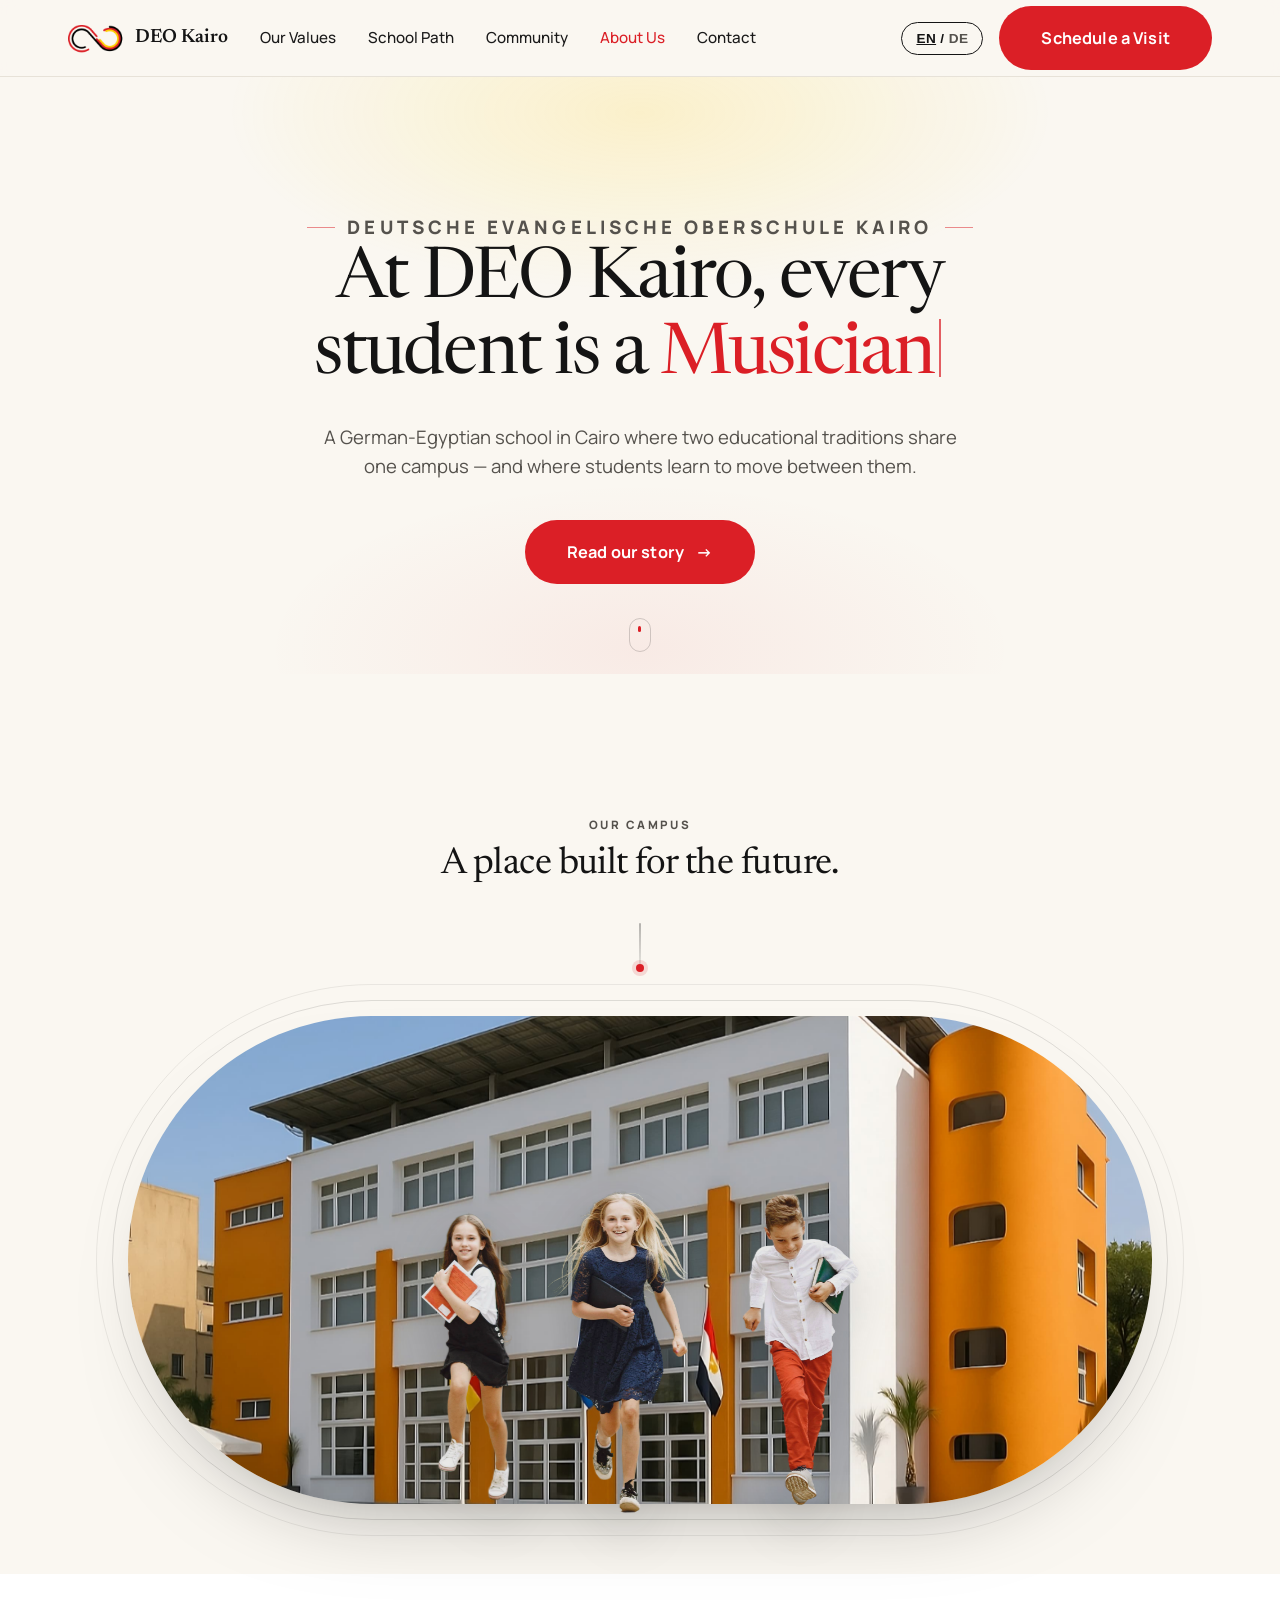
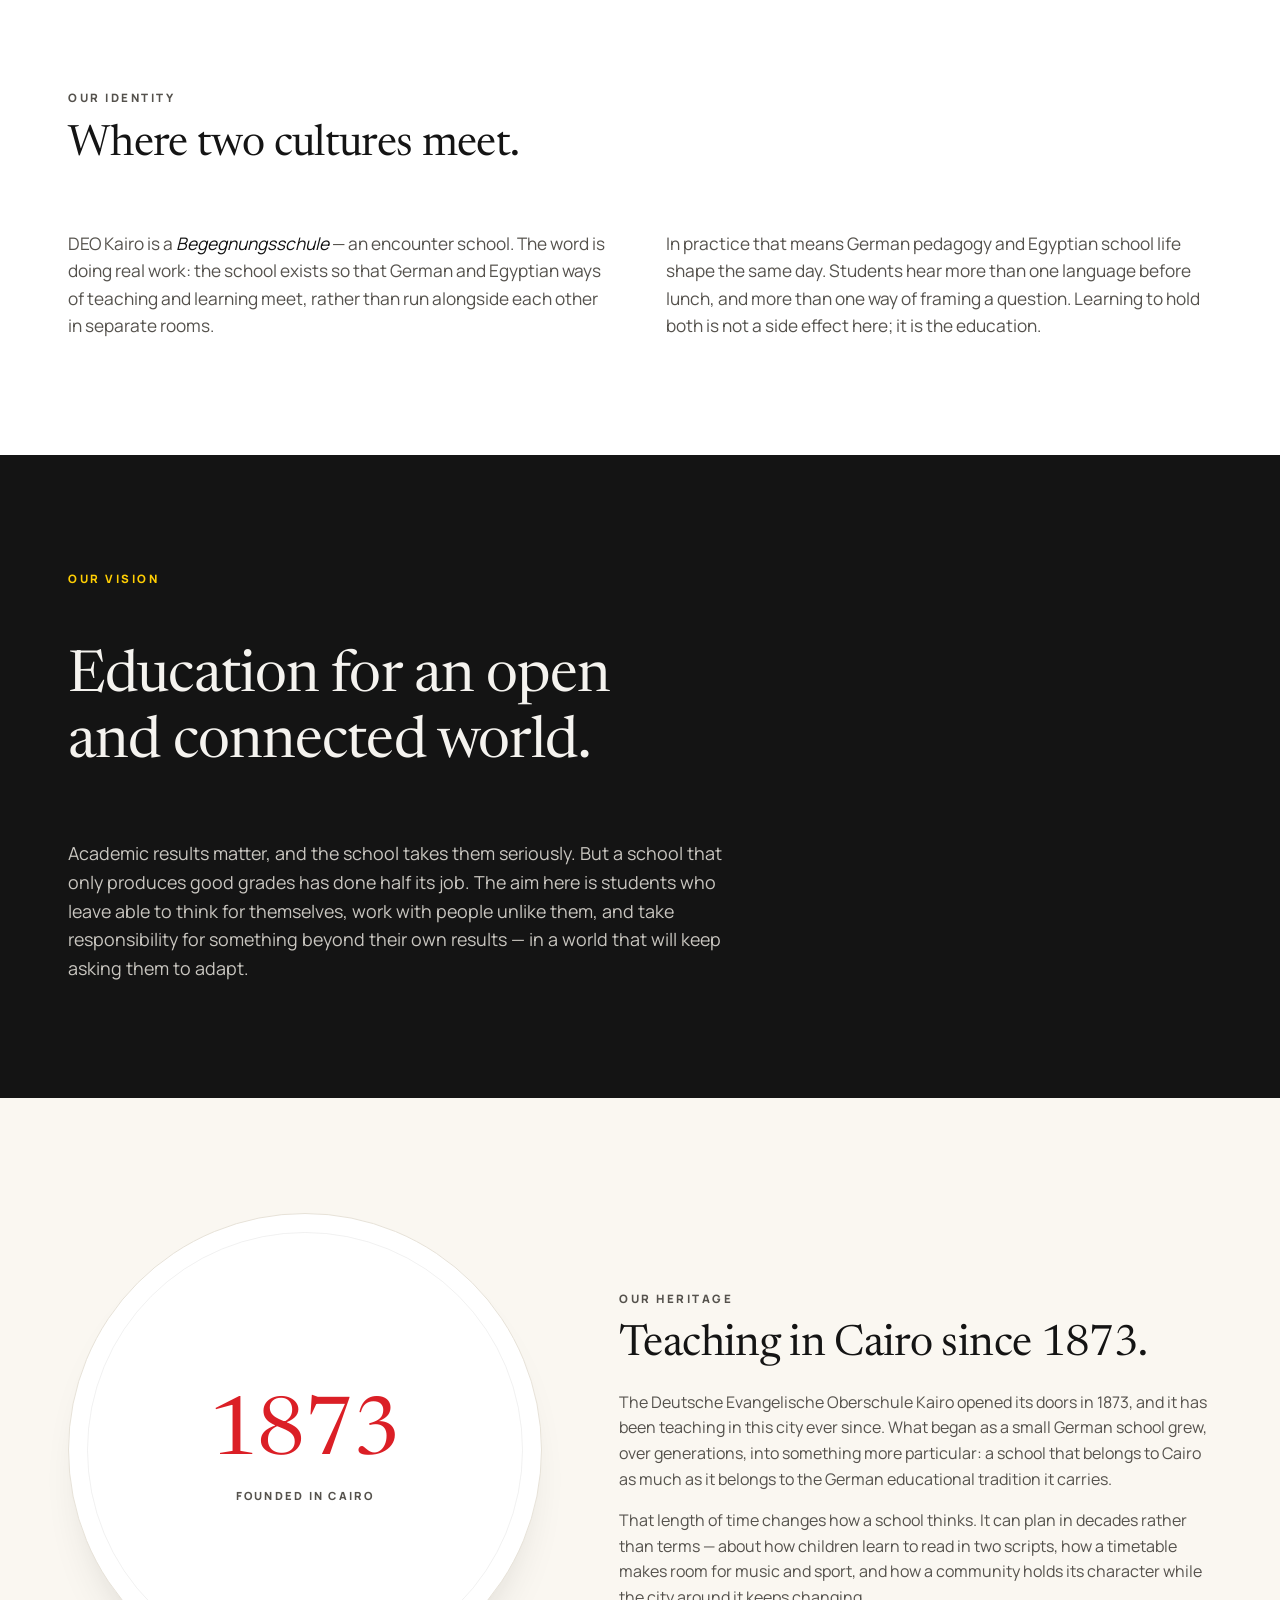
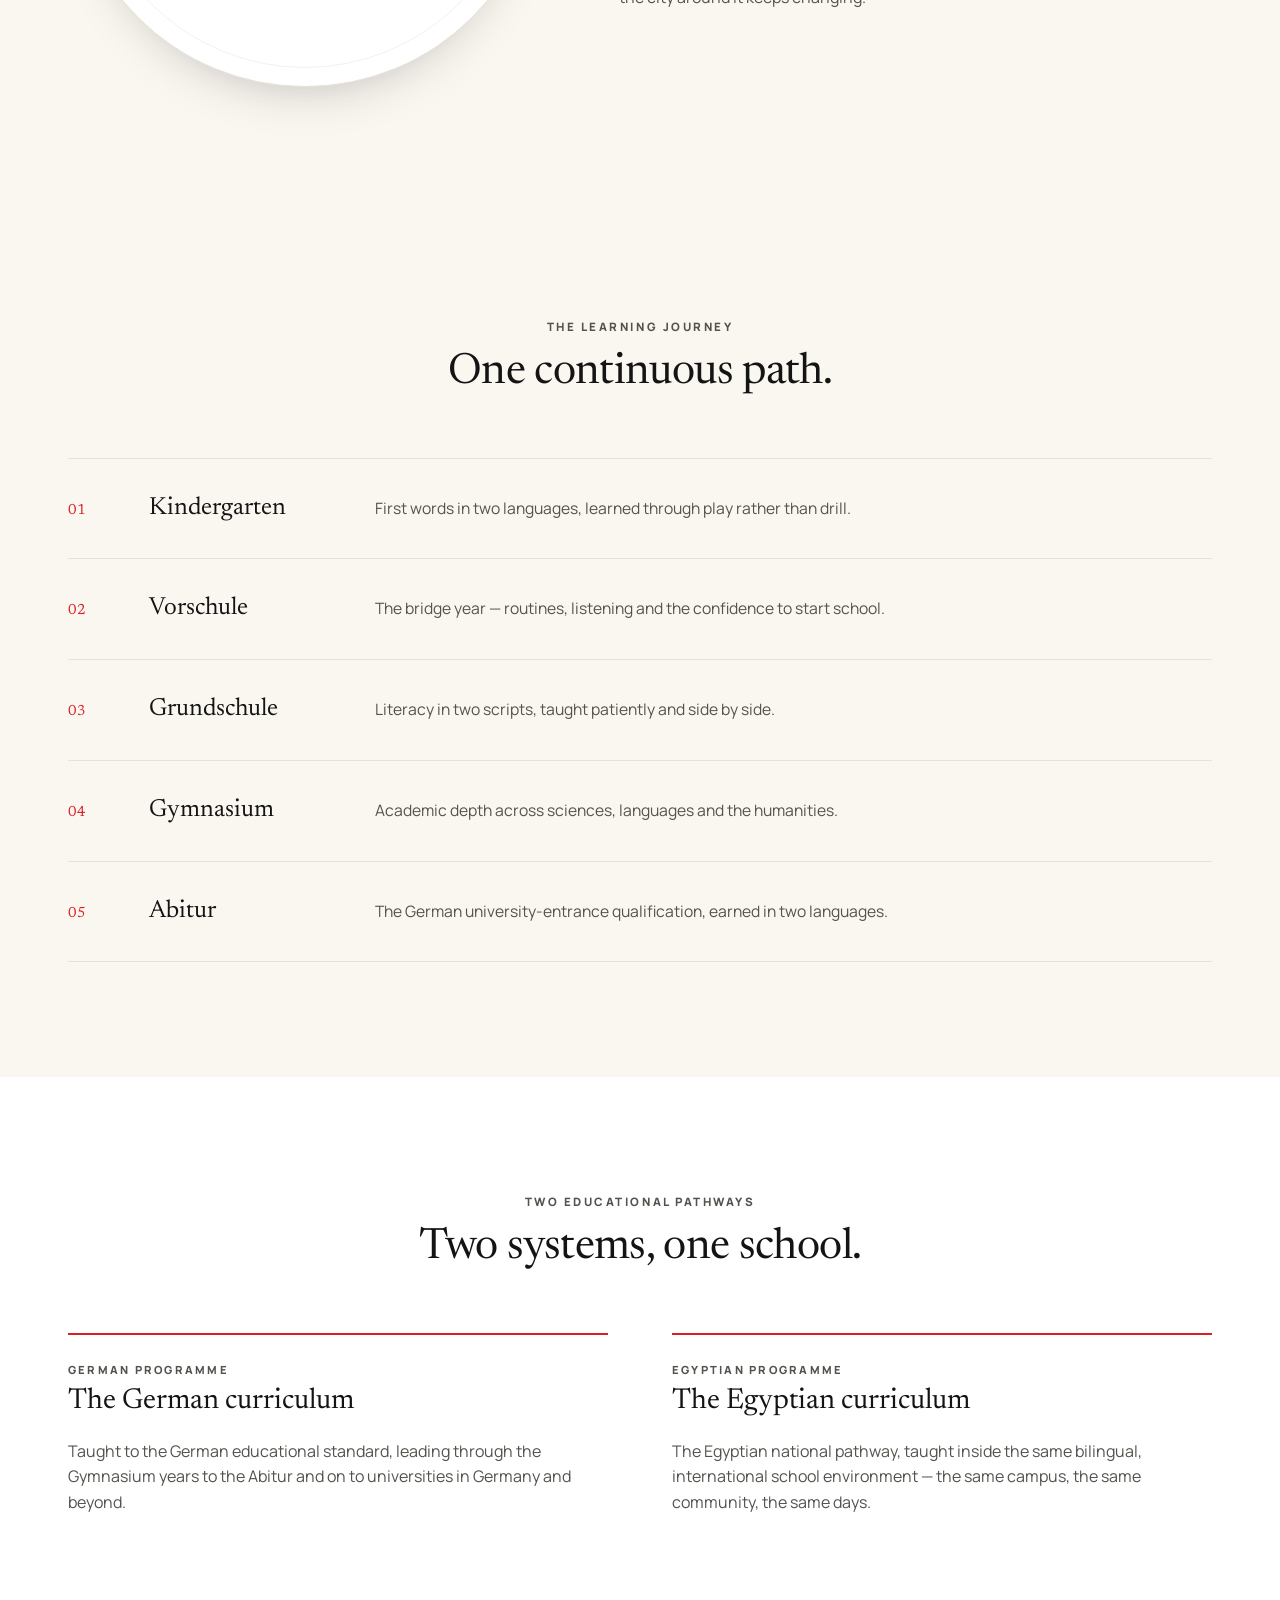
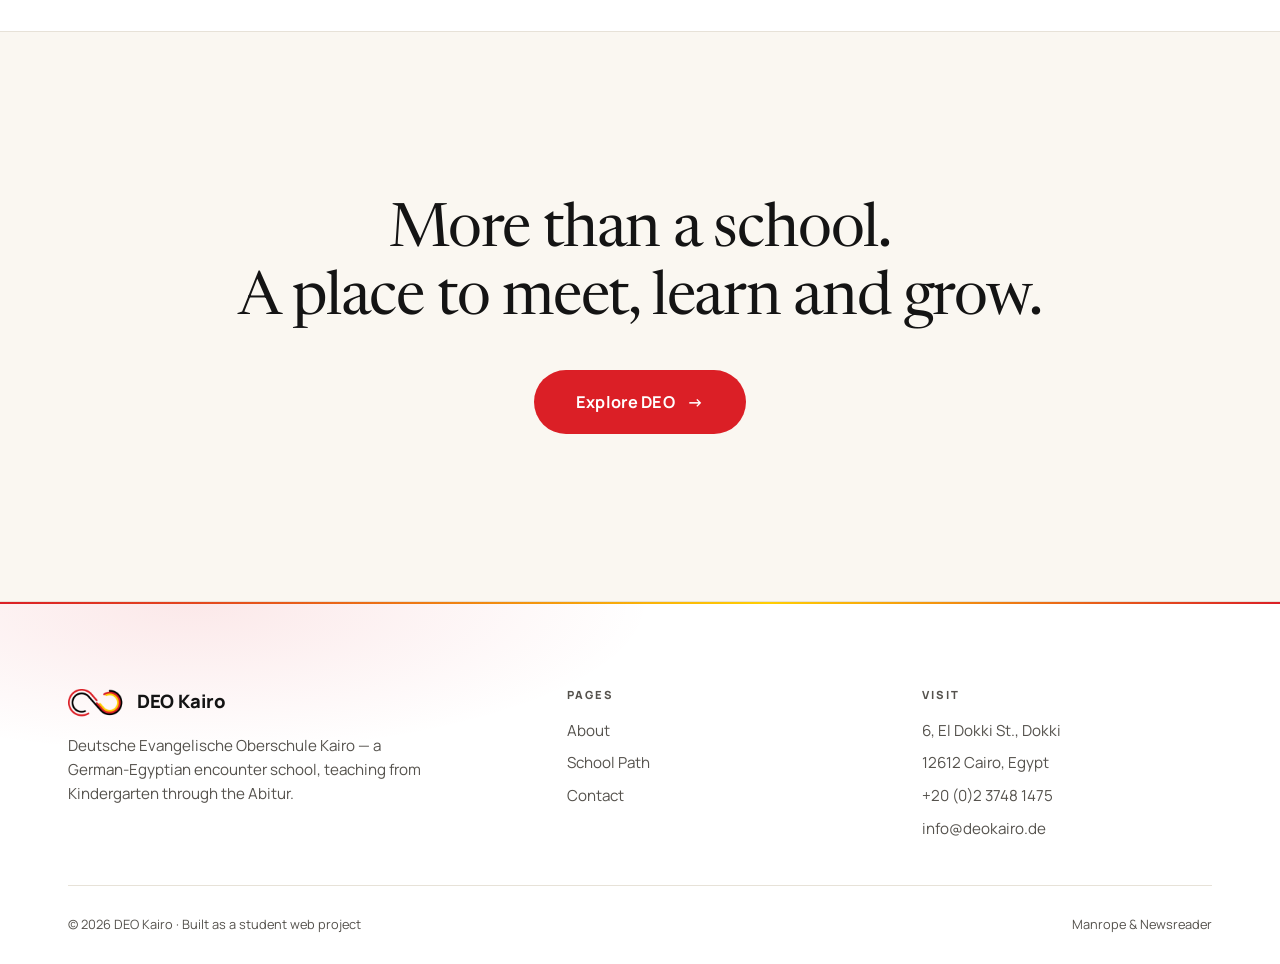
==== commit ea851d34: "Nav: reorder tabs and repair cross-page links on the About page About Us moves to fourth on both pag" ====
--- a/about.html
+++ b/about.html
@@ -1073,10 +1073,12 @@
       <span data-en="DEO Kairo" data-de="DEO Kairo">DEO Kairo</span>
     </a>
     <nav class="main-nav" id="main-nav">
-      <a href="about.html" aria-current="page" data-en="About Us" data-de="Über uns">About Us</a>
+      <!-- Same tabs and order as index.html. These four sections live on the
+           home page, so they need the full path - a bare #anchor is dead here. -->
       <a href="index.html#pillars" data-en="Our Values" data-de="Unsere Werte">Our Values</a>
       <a href="index.html#path" data-en="School Path" data-de="Schulaufbau">School Path</a>
       <a href="index.html#community" data-en="Community" data-de="Gemeinschaft">Community</a>
+      <a href="about.html" aria-current="page" data-en="About Us" data-de="Über uns">About Us</a>
       <a href="index.html#contact" data-en="Contact" data-de="Kontakt">Contact</a>
     </nav>
     <div class="header-actions">
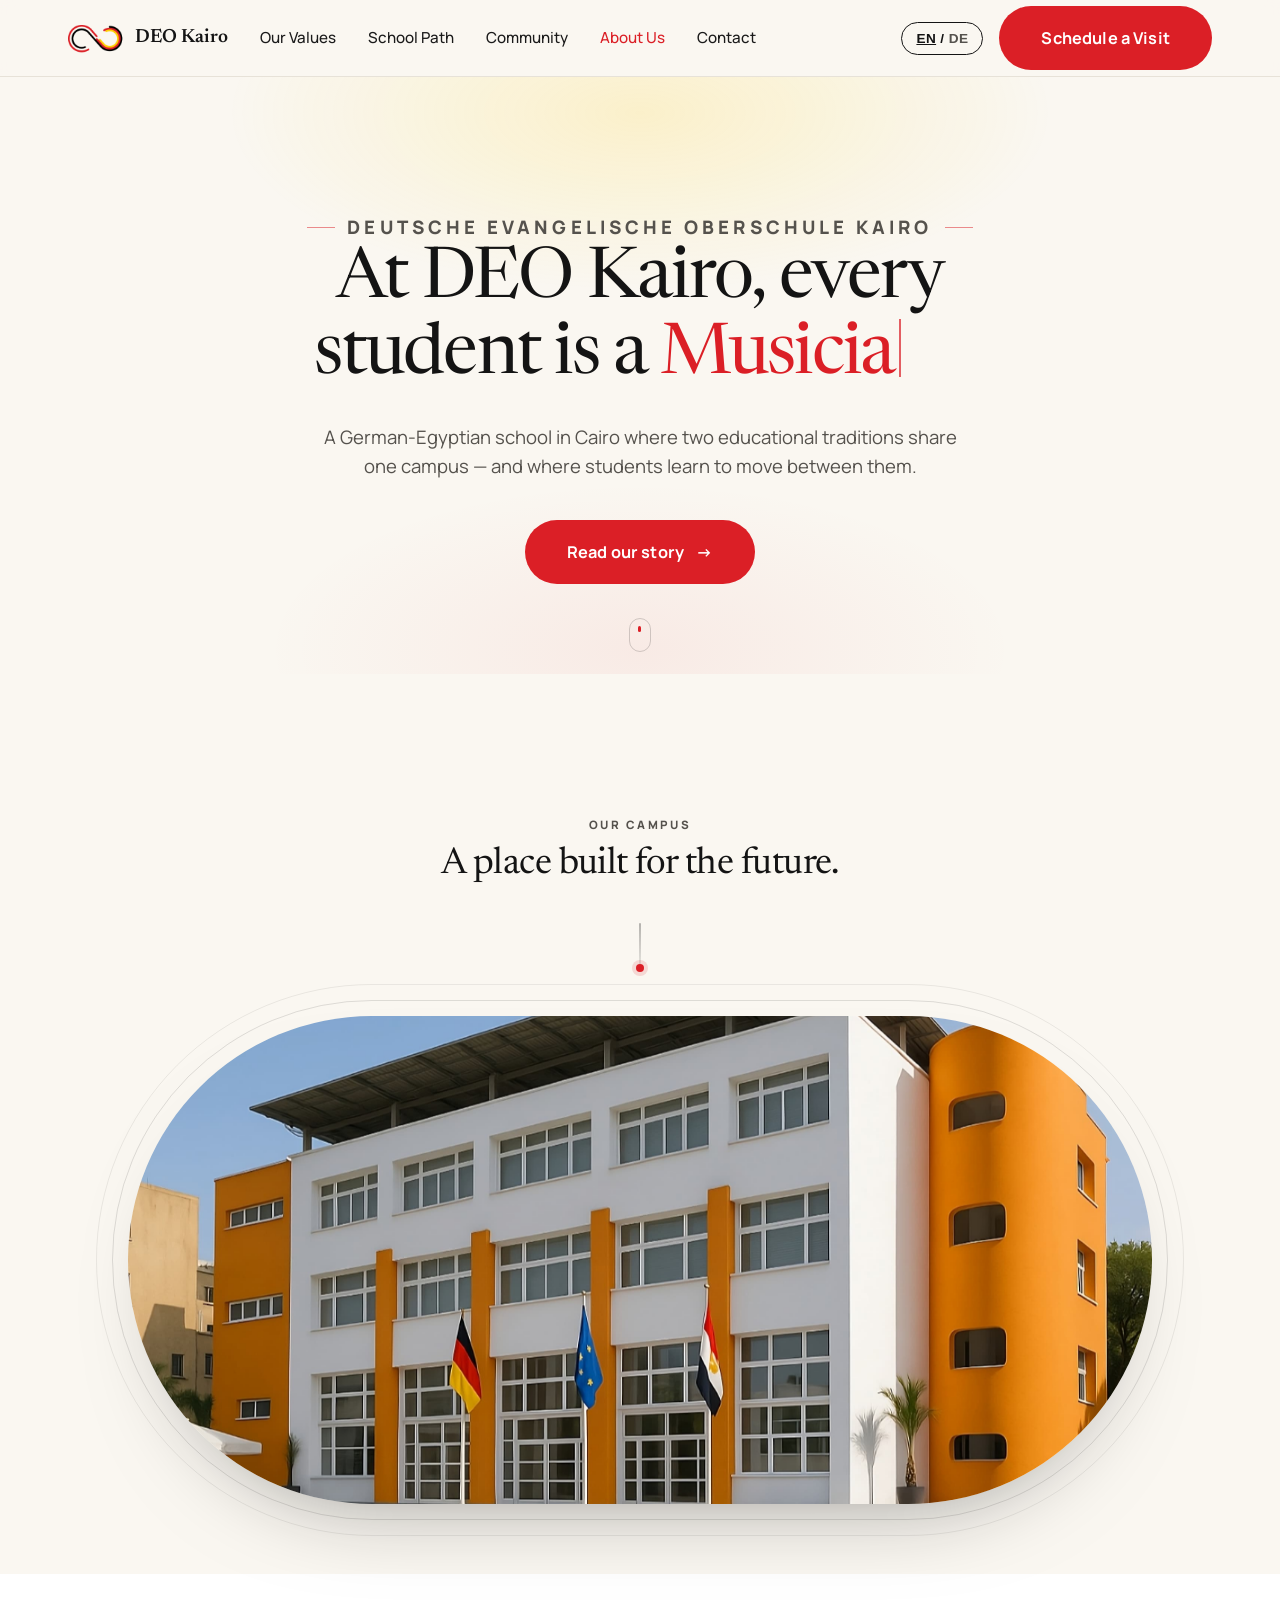
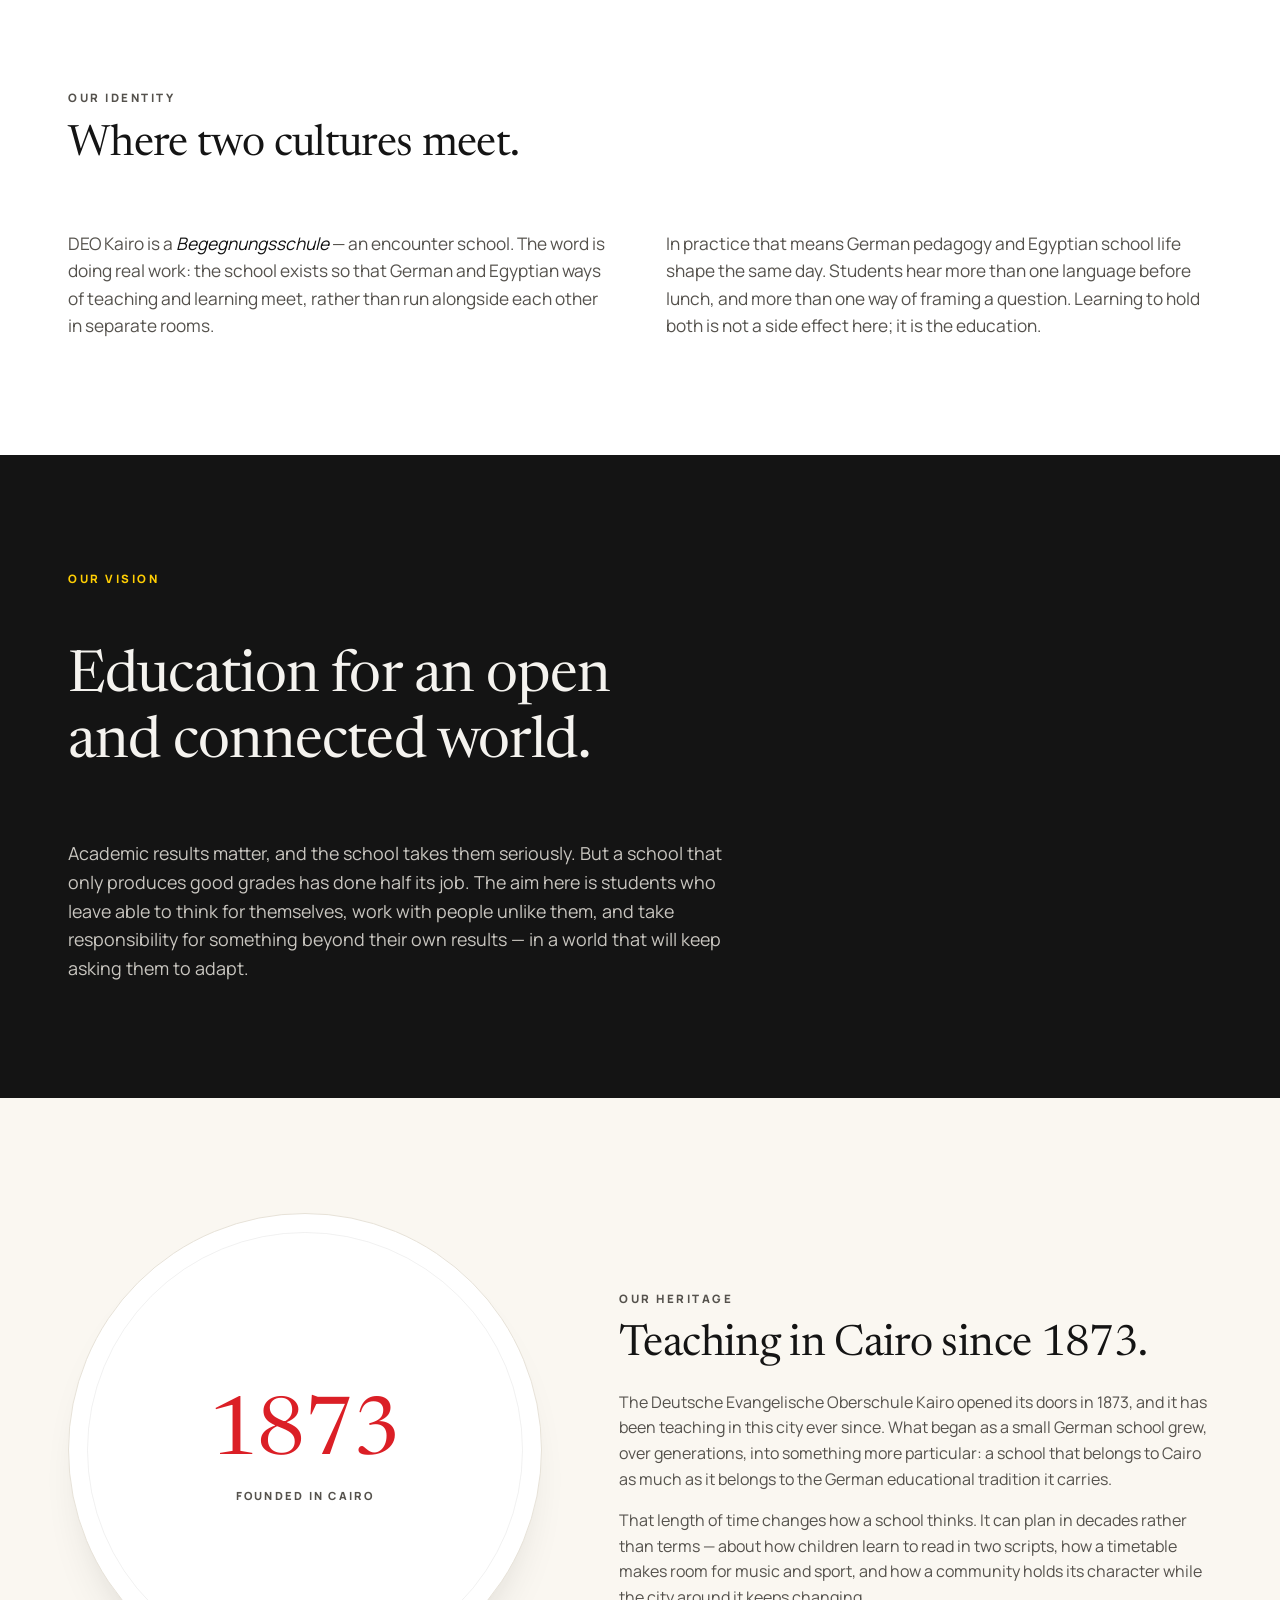
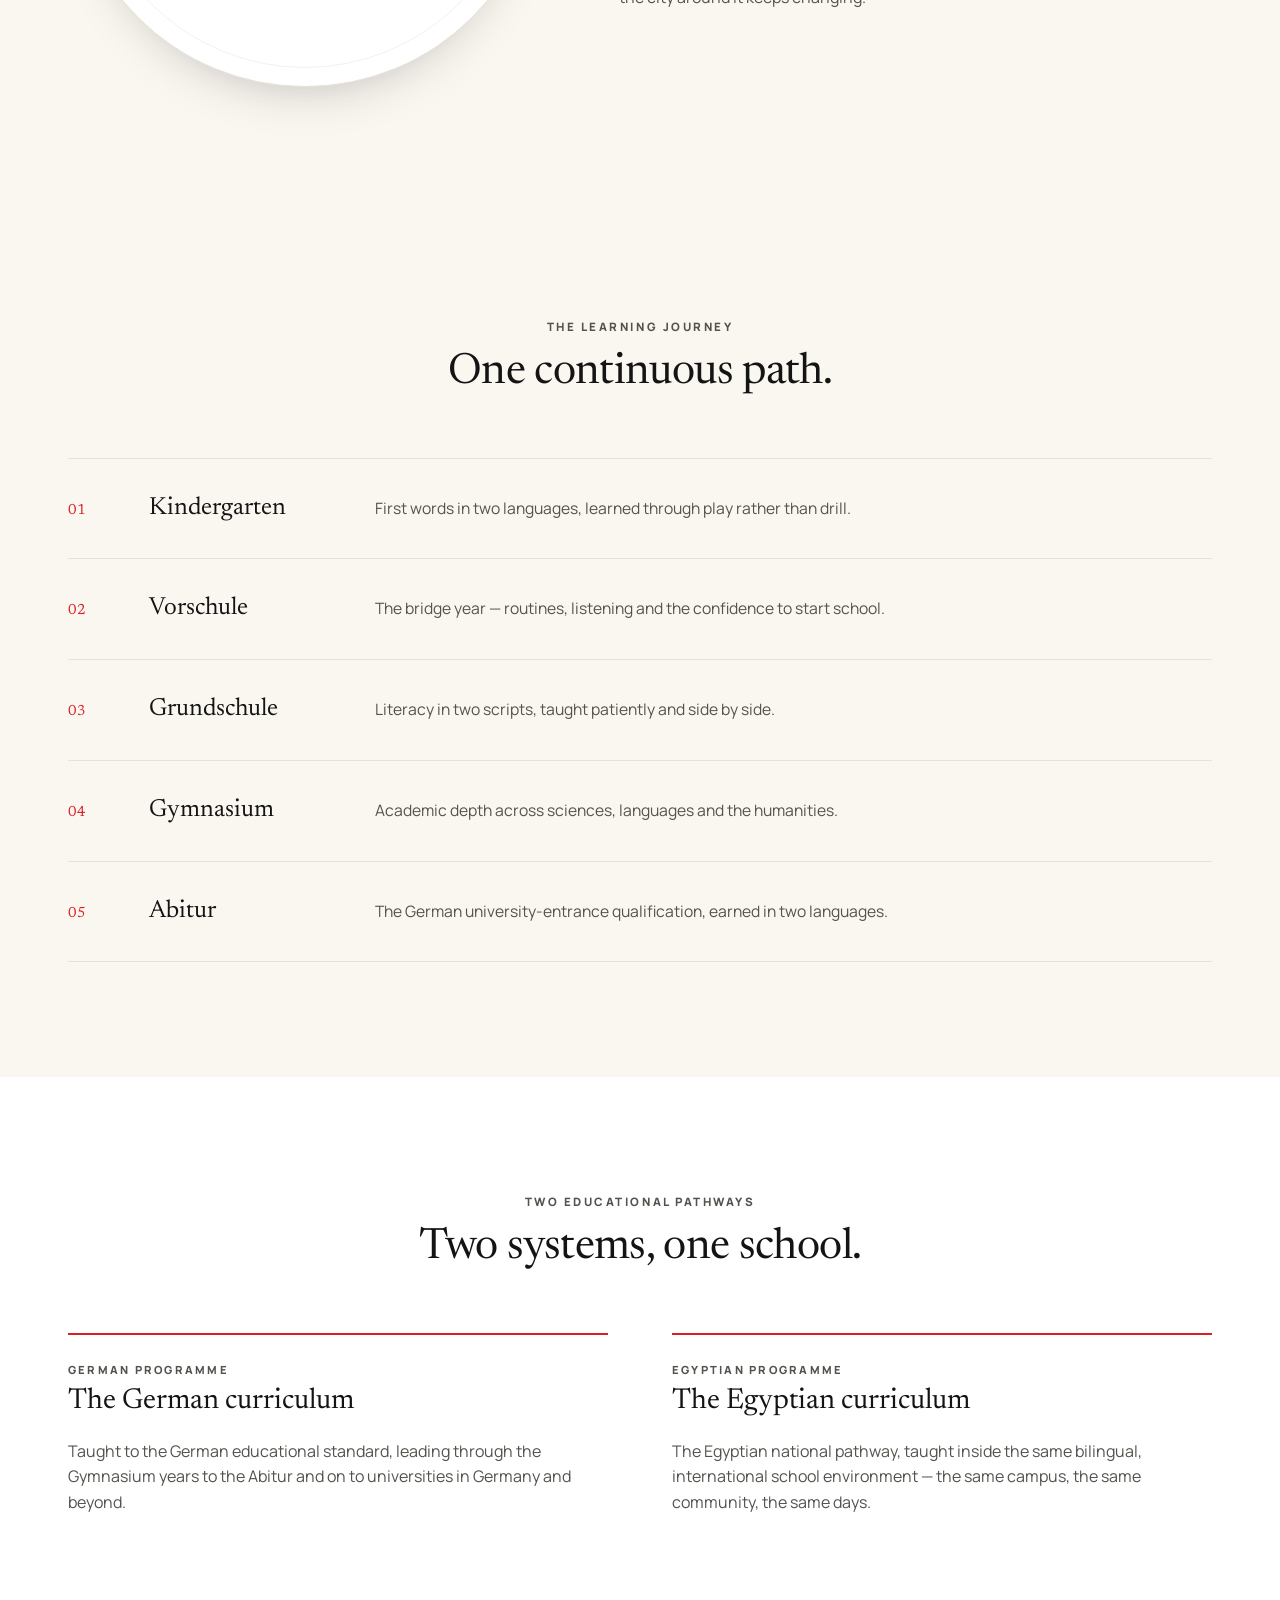
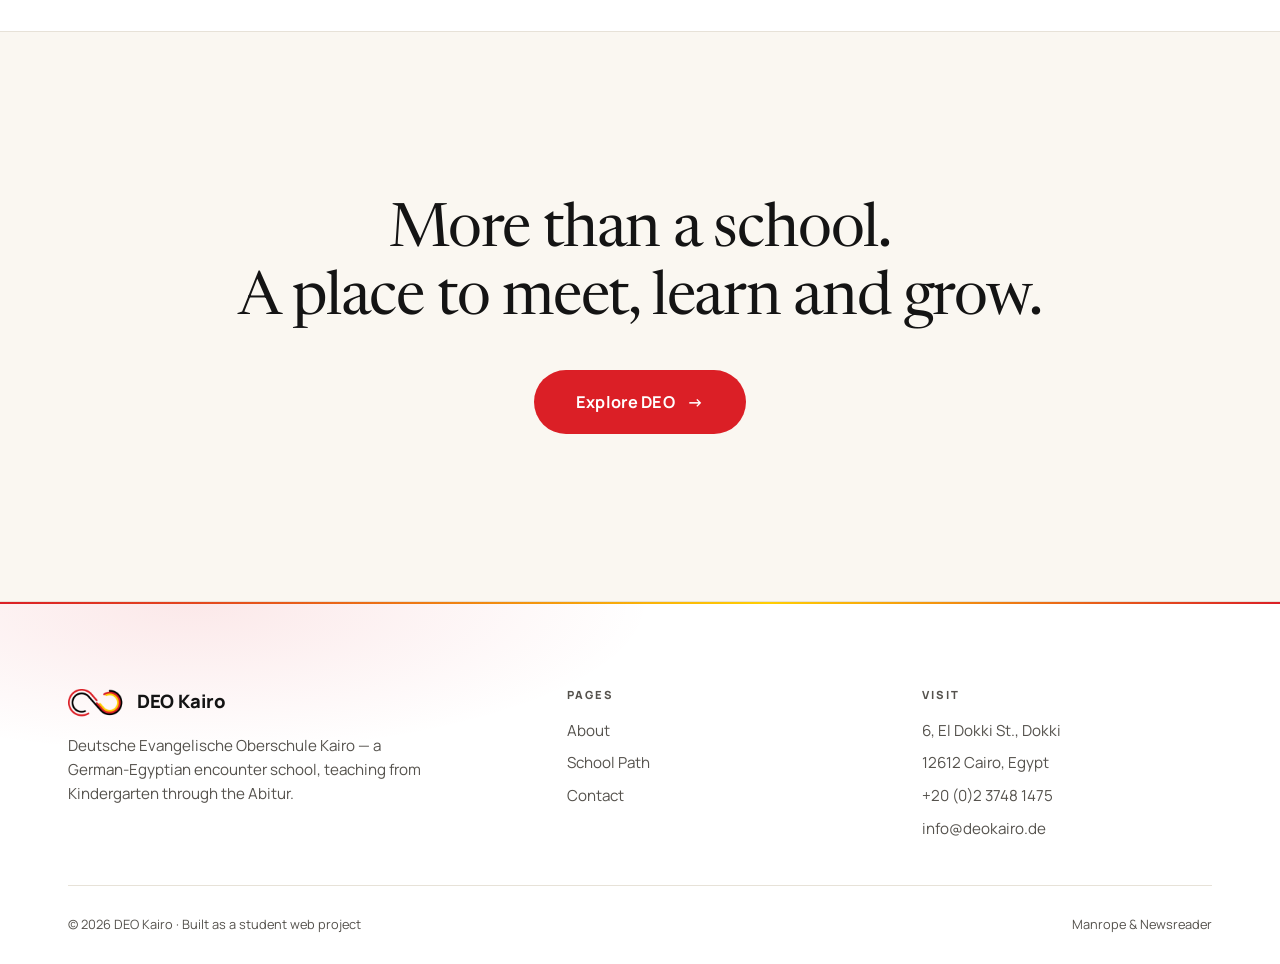
==== commit 2742a0bc: "Nav: make Contact V2 the page the site links to   index.html   header nav Contact -> contact-v2.html" ====
--- a/about.html
+++ b/about.html
@@ -1079,7 +1079,7 @@
       <a href="index.html#path" data-en="School Path" data-de="Schulaufbau">School Path</a>
       <a href="index.html#community" data-en="Community" data-de="Gemeinschaft">Community</a>
       <a href="about.html" aria-current="page" data-en="About Us" data-de="Über uns">About Us</a>
-      <a href="index.html#contact" data-en="Contact" data-de="Kontakt">Contact</a>
+      <a href="contact-v2.html" data-en="Contact" data-de="Kontakt">Contact</a>
     </nav>
     <div class="header-actions">
       <button class="lang-toggle" id="lang-toggle" aria-label="Switch language to German">
@@ -1335,7 +1335,7 @@
         <ul>
           <li><a href="about.html">About</a></li>
           <li><a href="index.html#path">School Path</a></li>
-          <li><a href="index.html#contact">Contact</a></li>
+          <li><a href="contact-v2.html">Contact</a></li>
         </ul>
       </nav>
 
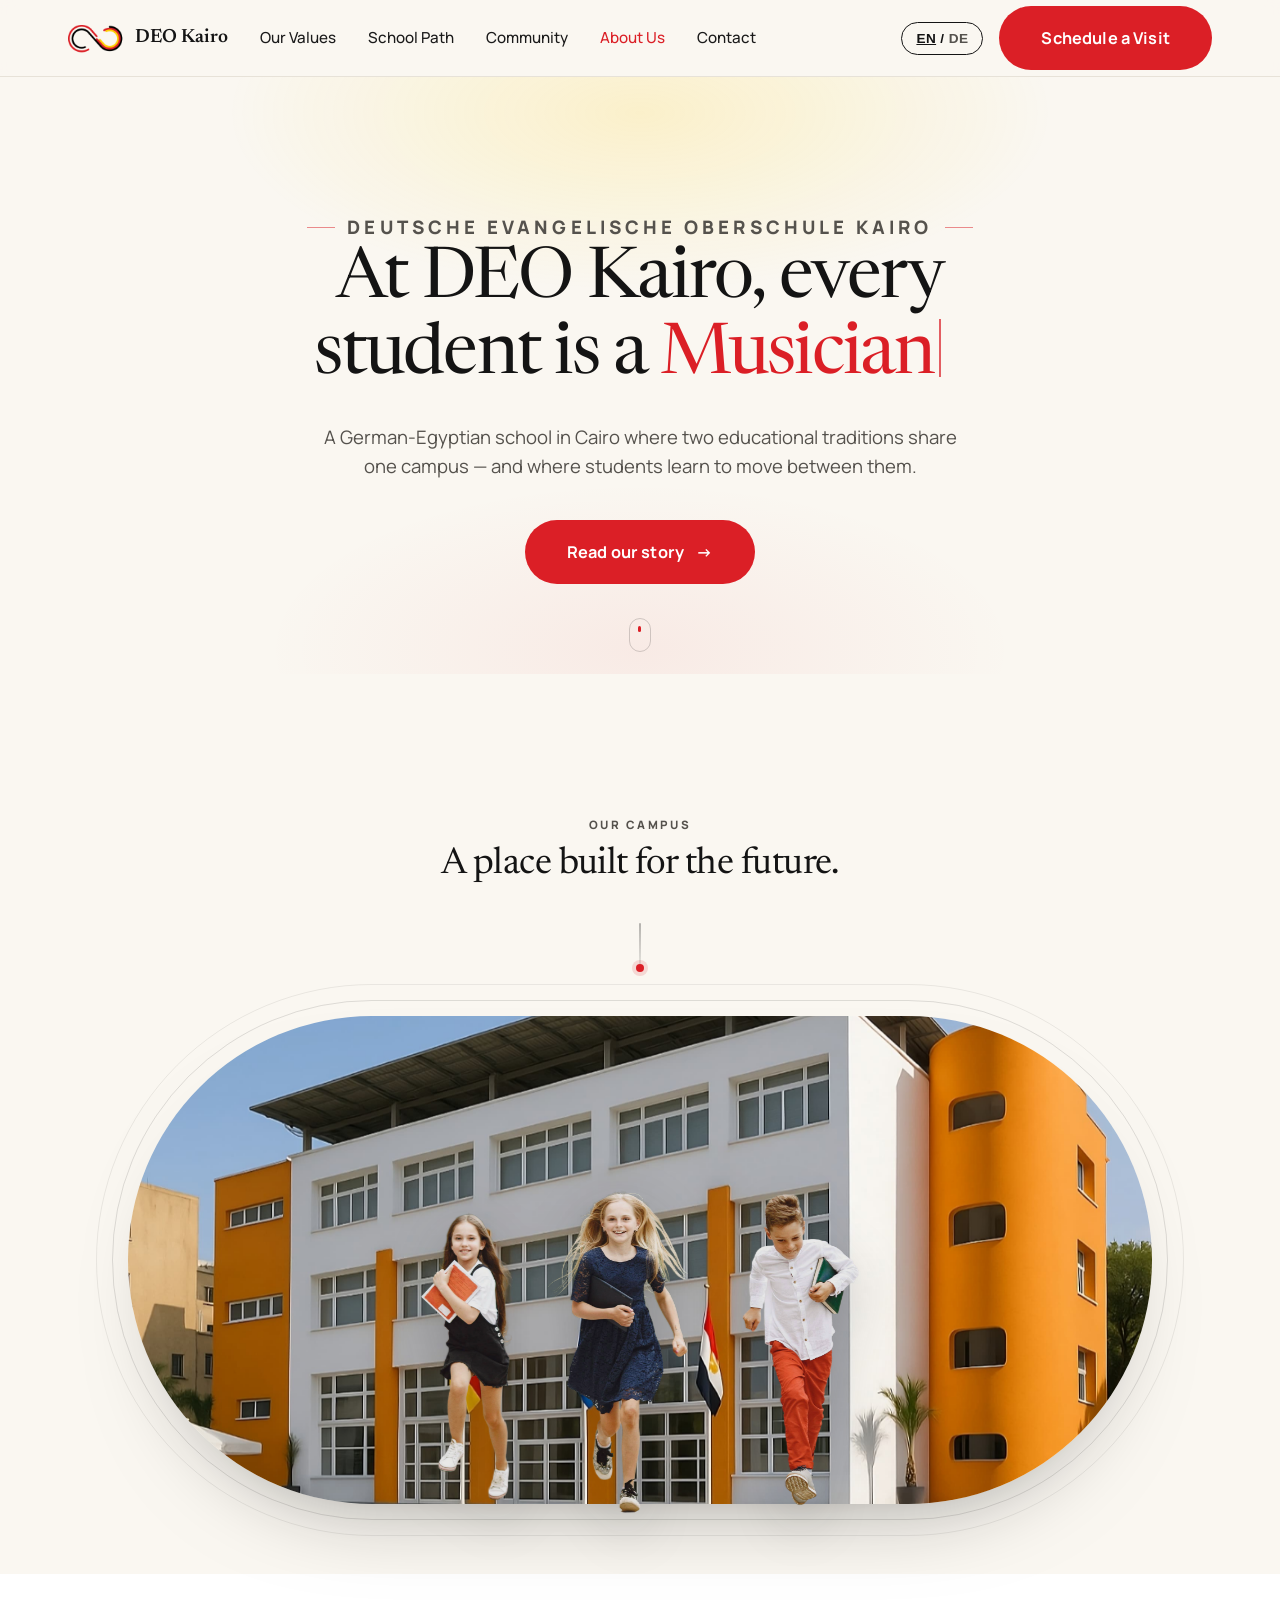
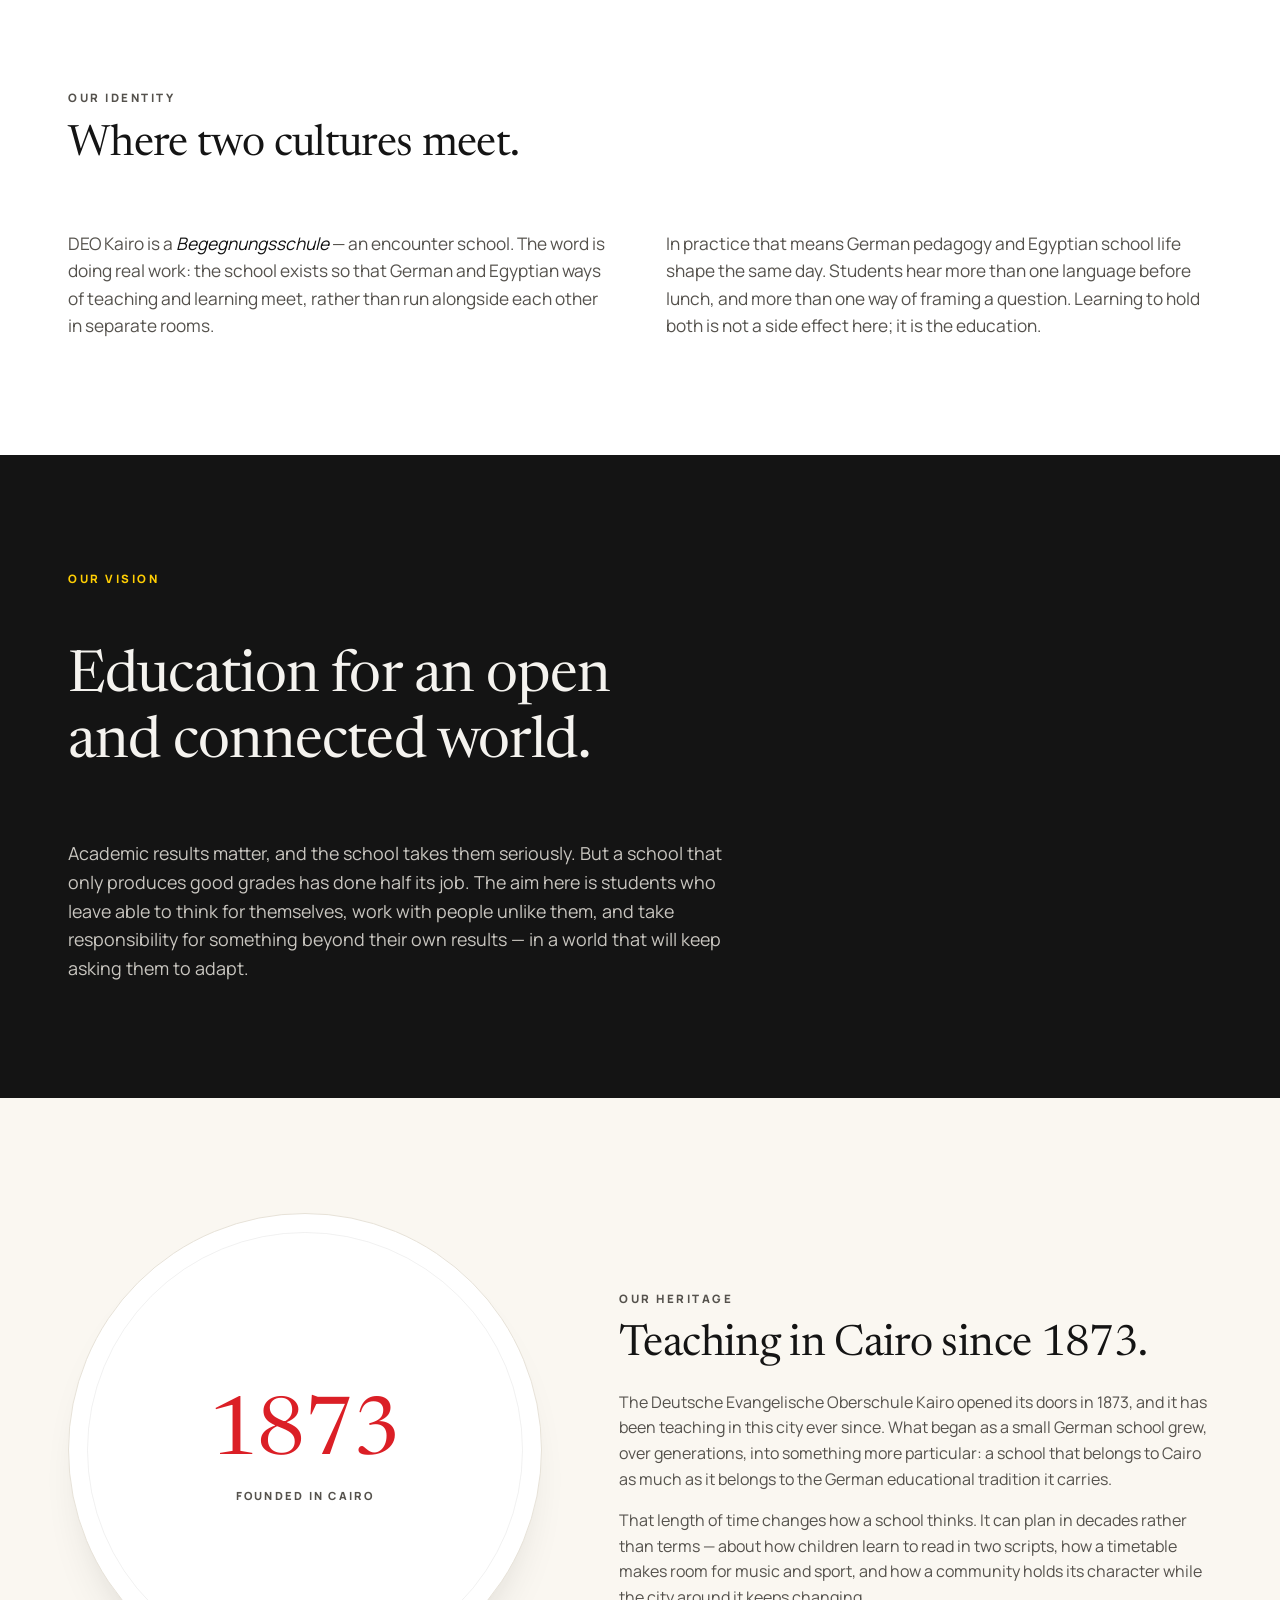
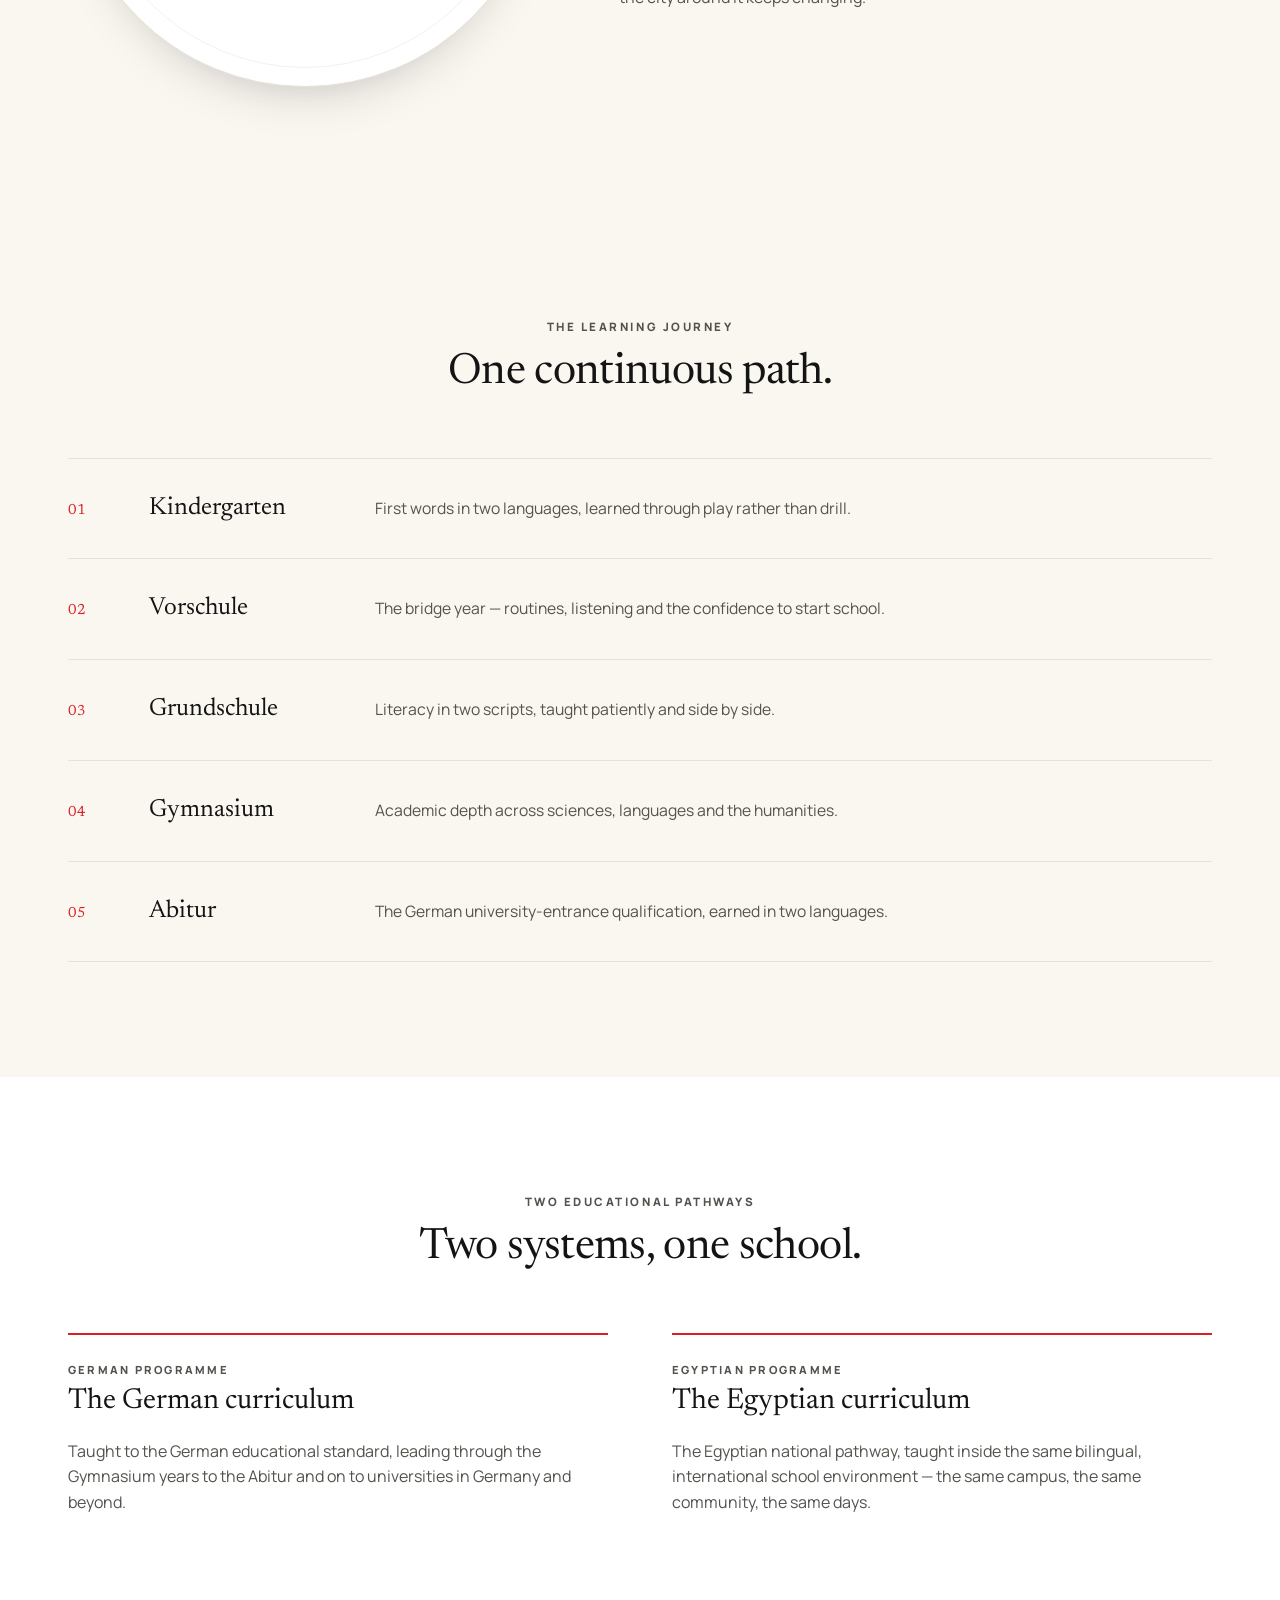
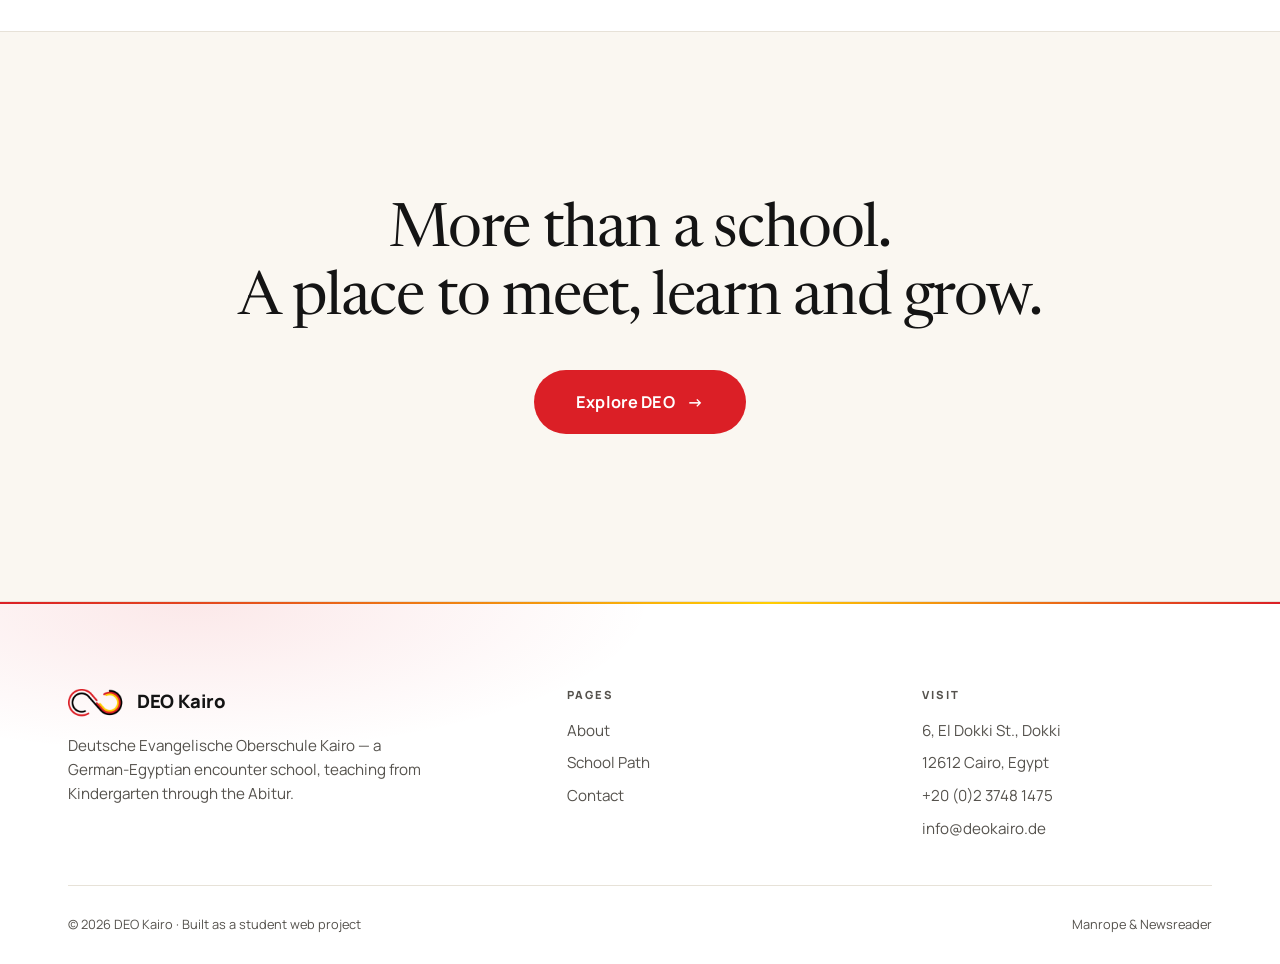
==== commit 9019a042: "Connect every page to the contact page Repoints the last links that still went to index.html's inlin" ====
--- a/about.html
+++ b/about.html
@@ -1085,7 +1085,7 @@
       <button class="lang-toggle" id="lang-toggle" aria-label="Switch language to German">
         <span class="lang-current">EN</span> / <span class="lang-other">DE</span>
       </button>
-      <a href="index.html#contact" class="btn btn-primary nav-cta" data-en="Schedule a Visit" data-de="Termin vereinbaren">Schedule a Visit</a>
+      <a href="contact-v2.html" class="btn btn-primary nav-cta" data-en="Schedule a Visit" data-de="Termin vereinbaren">Schedule a Visit</a>
     </div>
     <button class="menu-toggle" id="menu-toggle" aria-expanded="false" aria-controls="main-nav">
       <span></span><span></span><span></span>
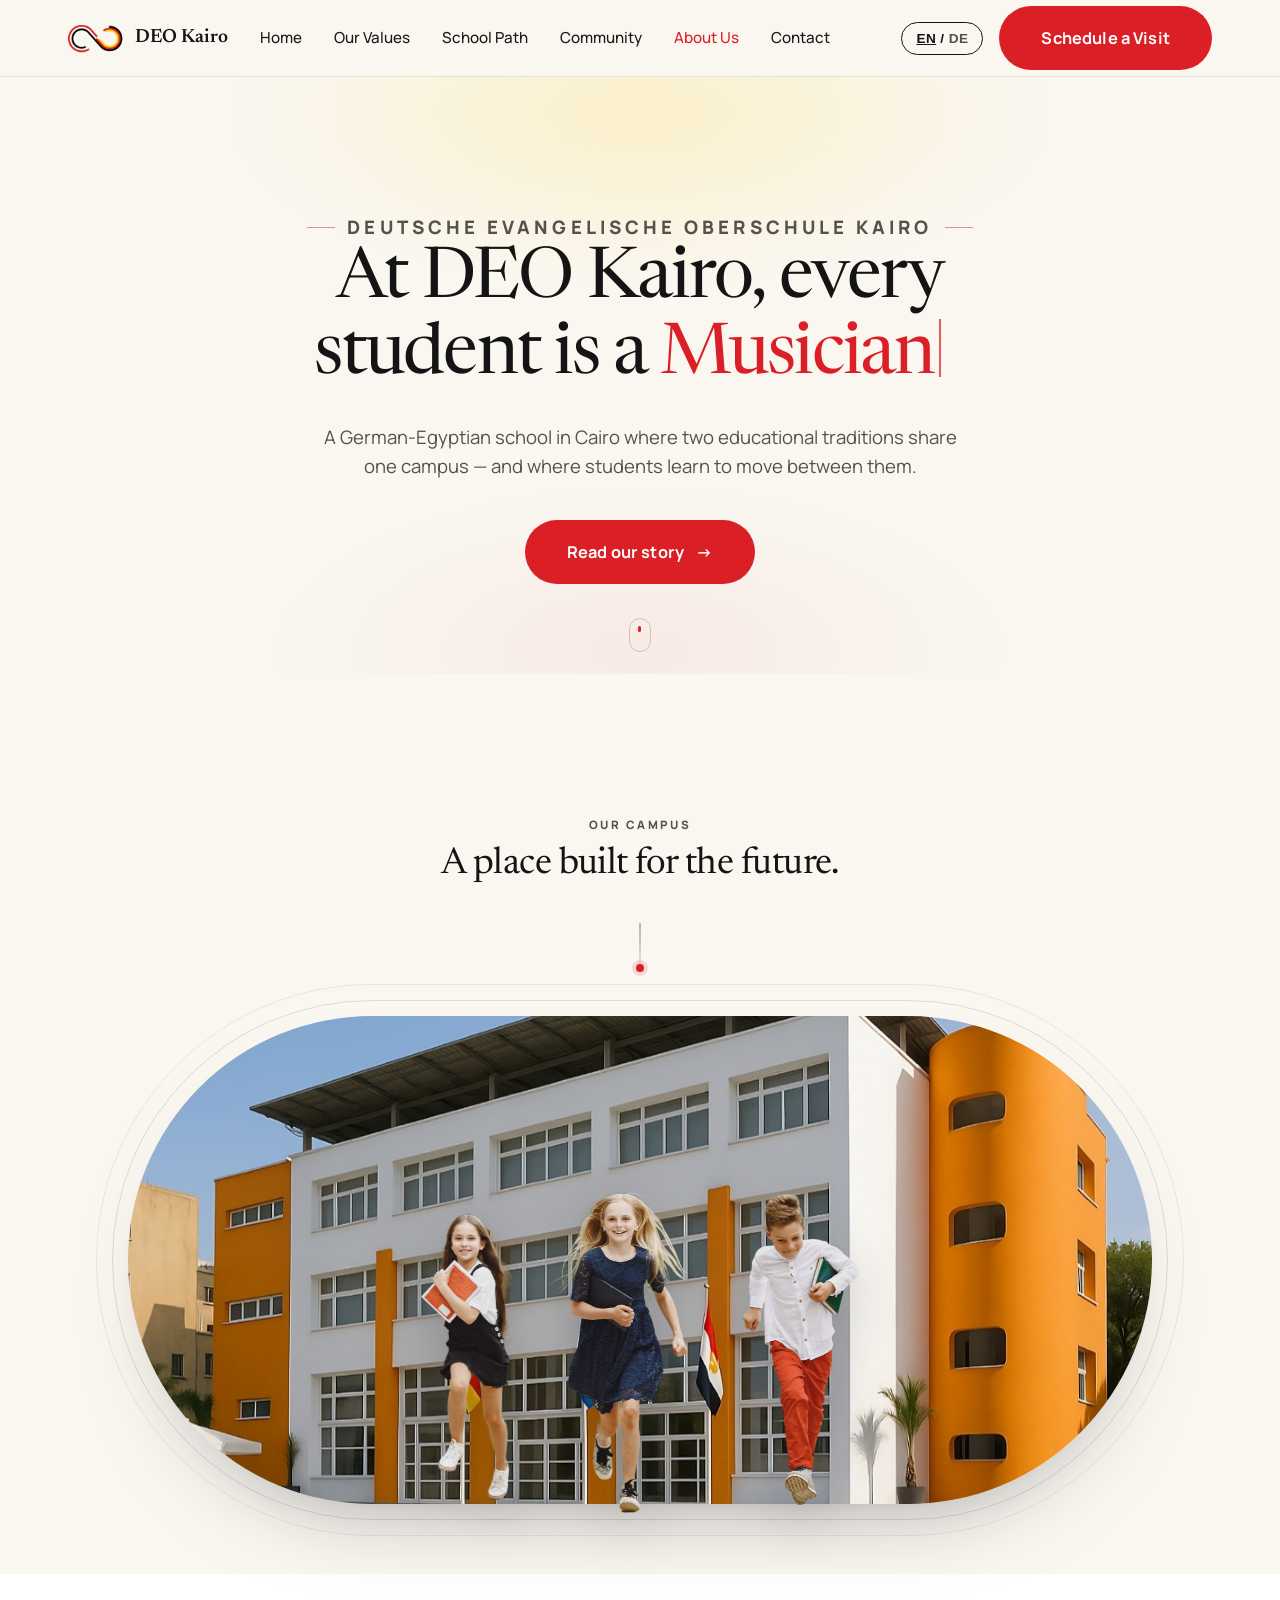
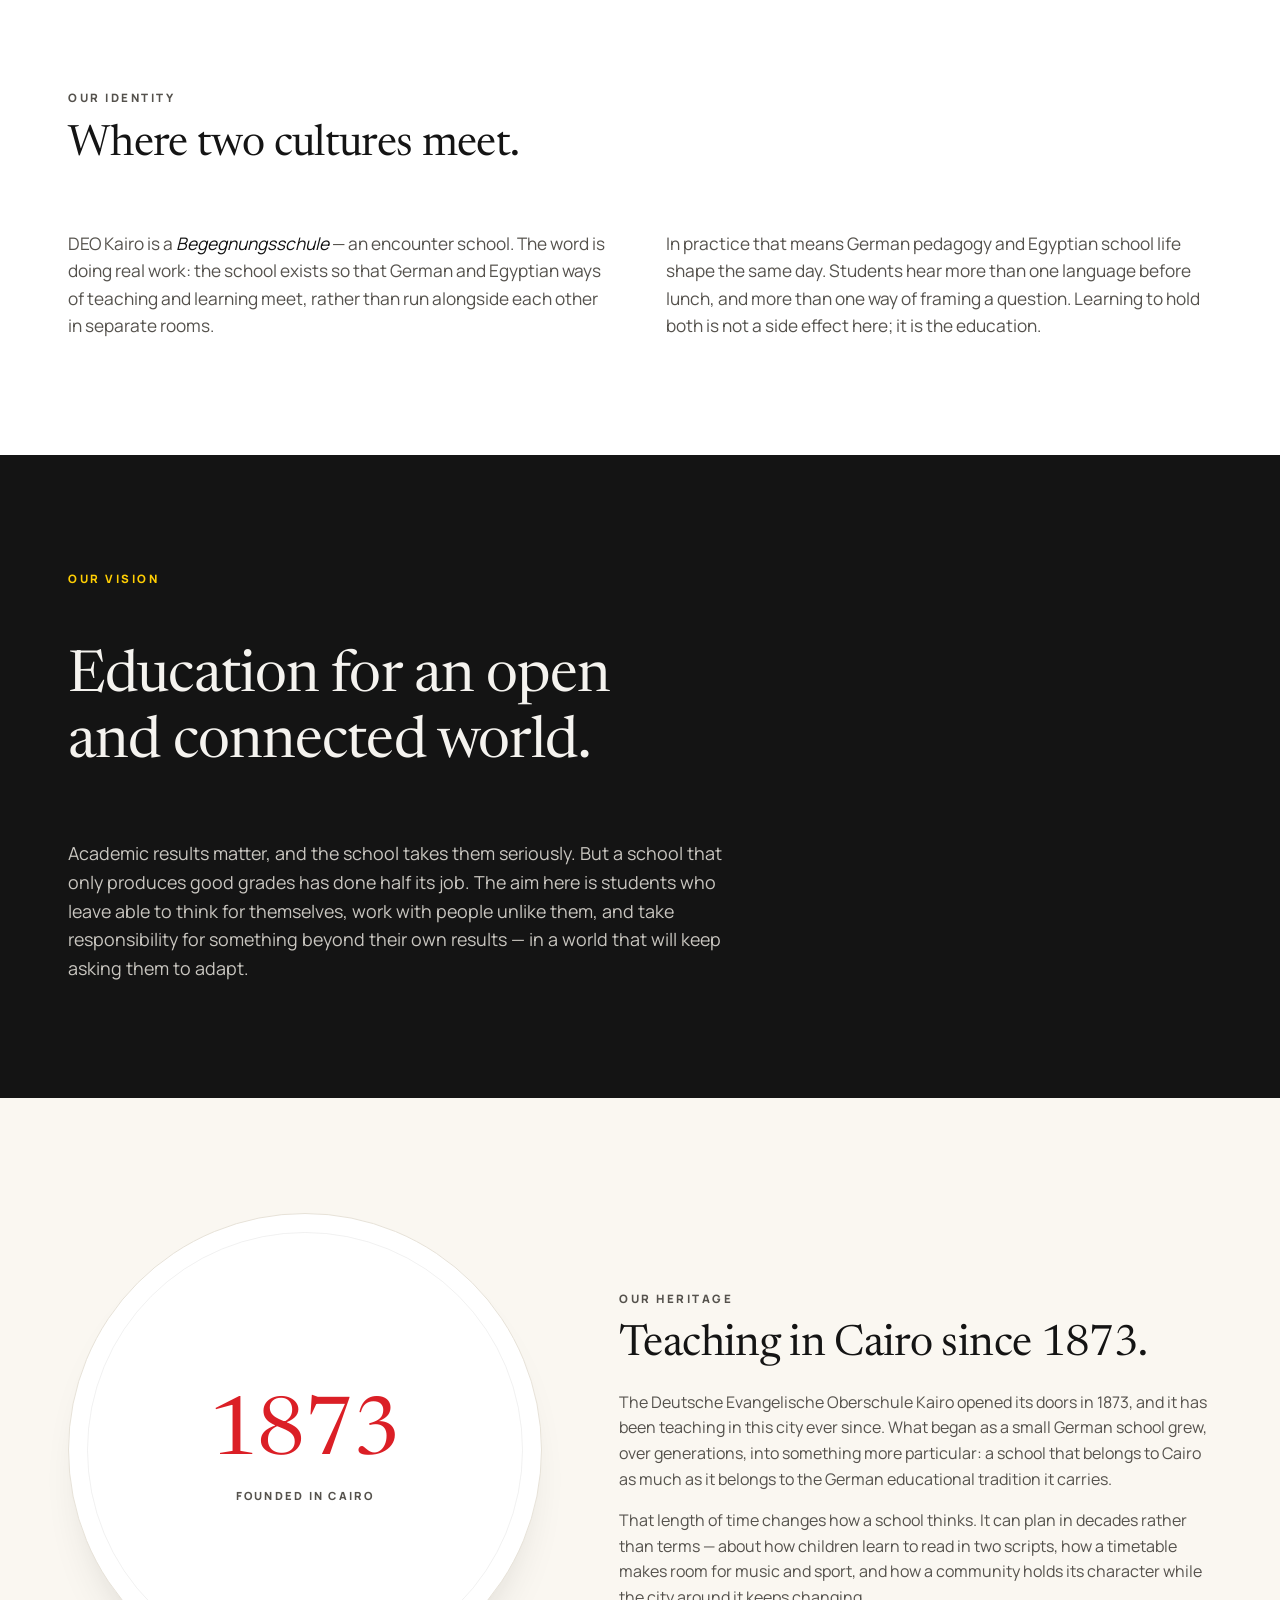
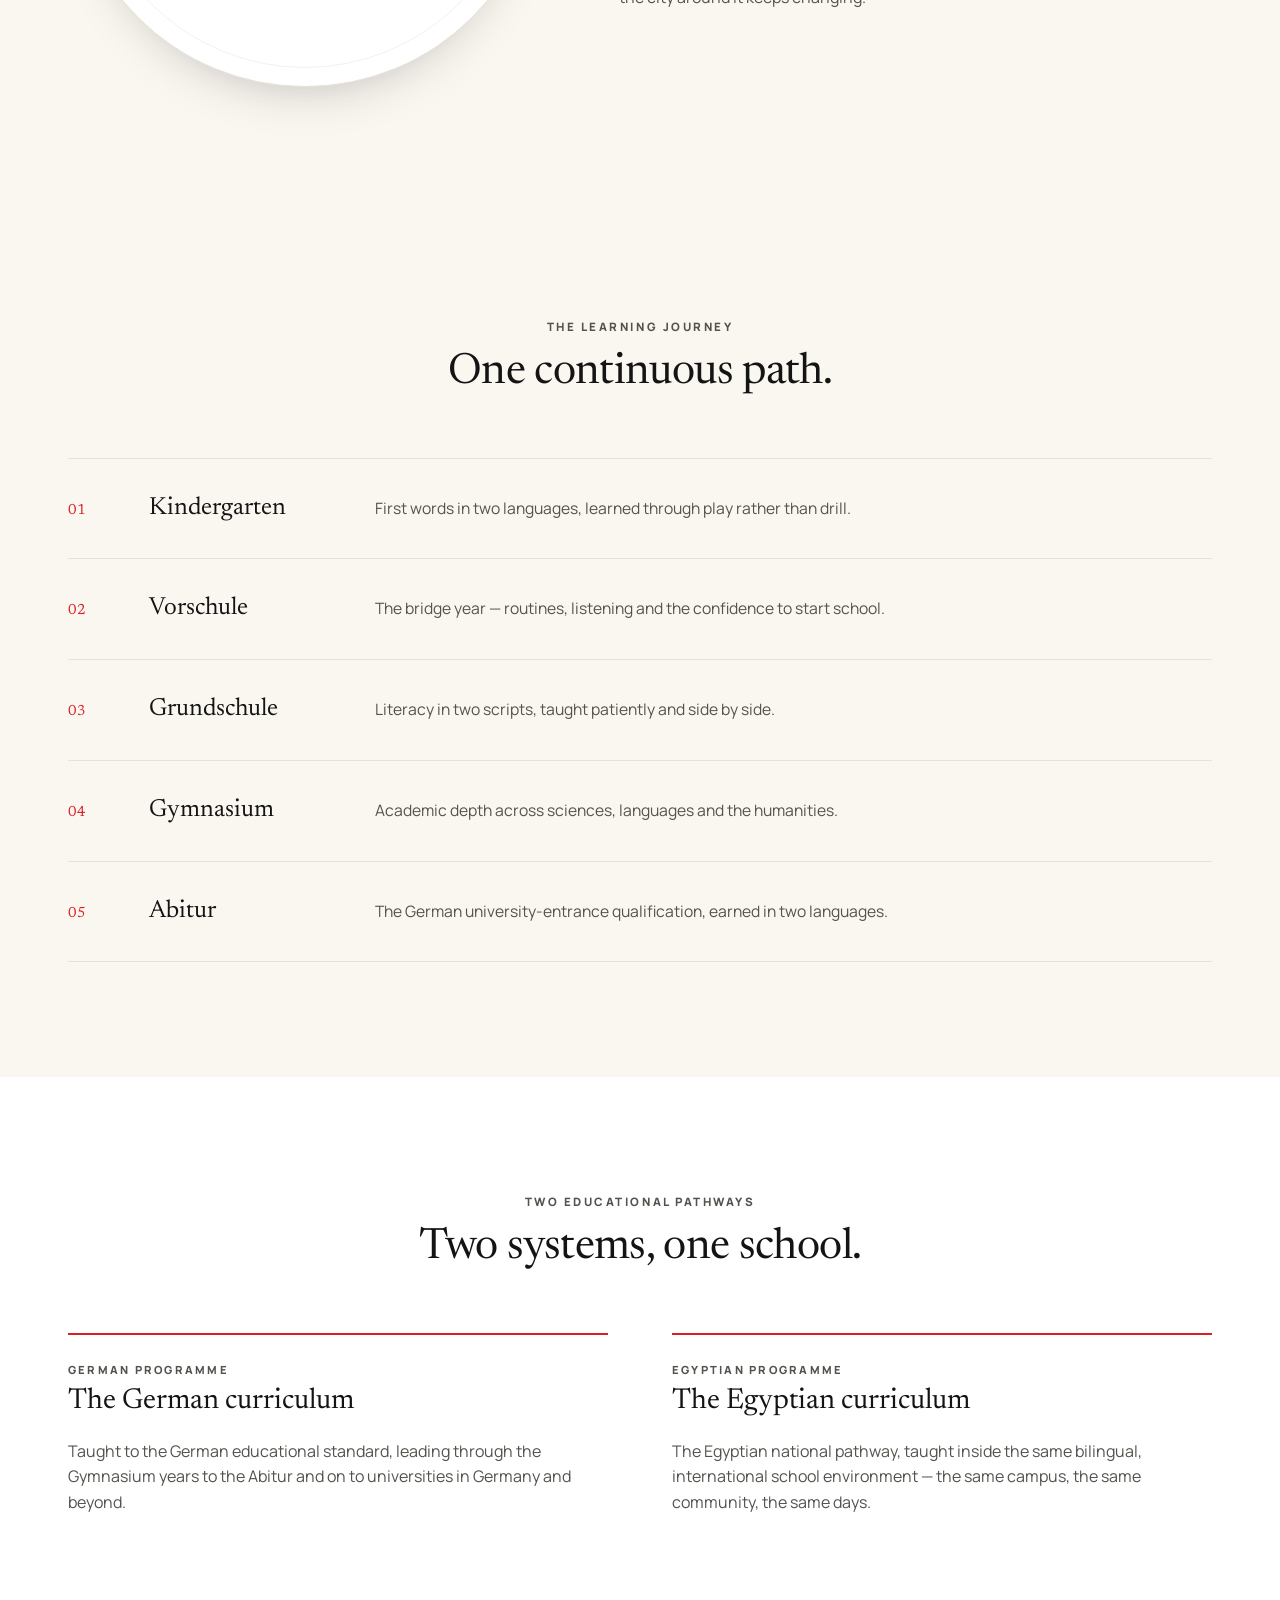
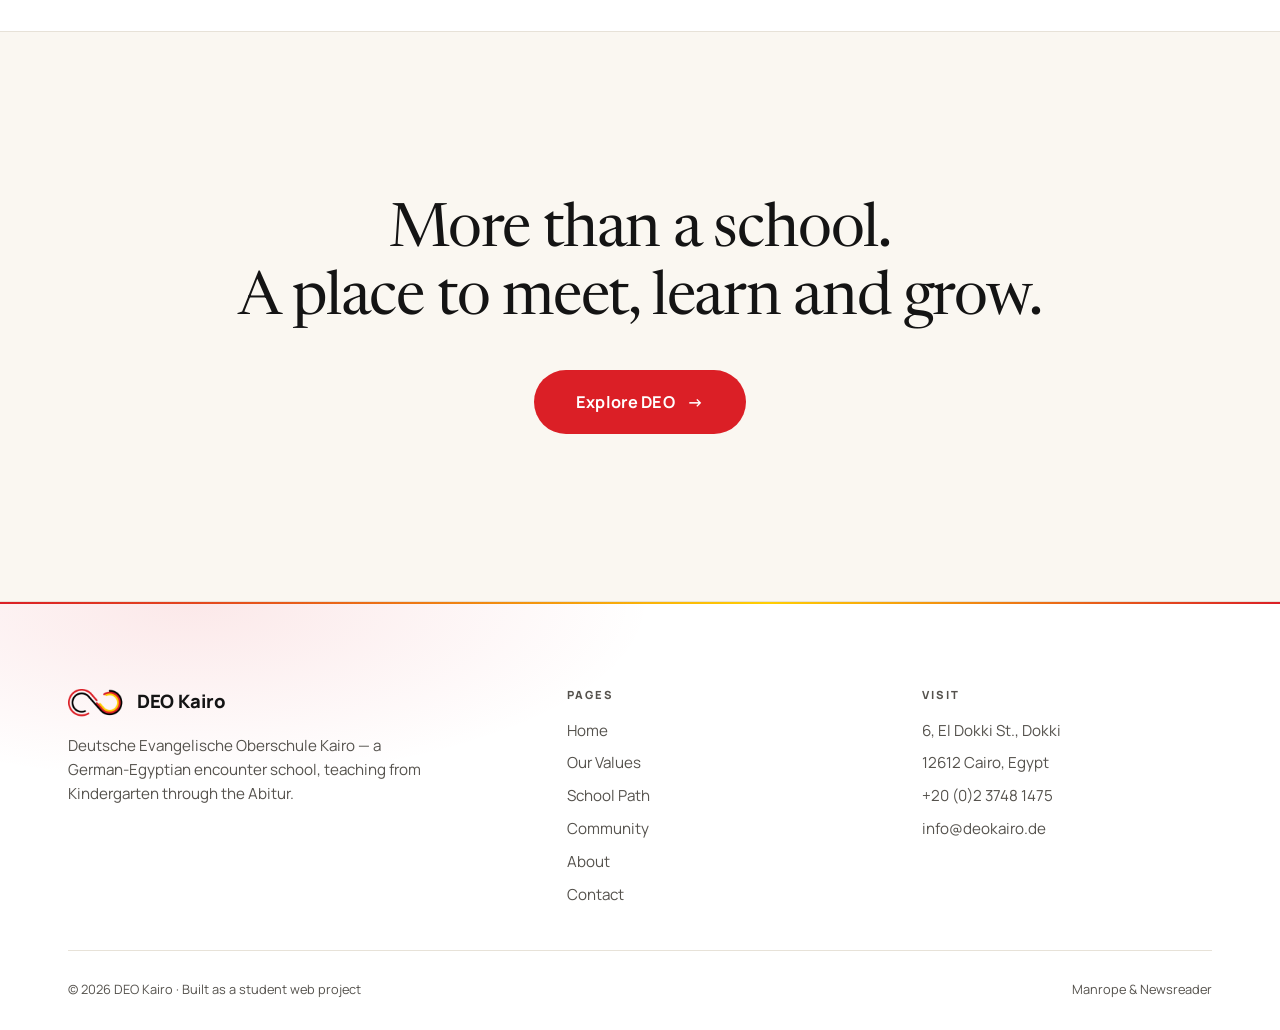
==== commit a022dfef: "Our Values V2: centre the infinity and make it hold at every width Positioning and responsiveness on" ====
--- a/about.html
+++ b/about.html
@@ -994,7 +994,9 @@
     visibility: hidden;
     transition: max-height 0.25s ease;
   }
-  .js .main-nav.open { max-height: 320px; visibility: visible; }
+  /* Six items since Home and the three concept pages joined the nav — the old
+     320px cut the last link off mid-word. */
+  .js .main-nav.open { max-height: 440px; visibility: visible; }
 
   /* Mobile: same idea, a squarer capsule so the building still reads */
   .deo-story { --ring-gap: 9px; }
@@ -1075,9 +1077,10 @@
     <nav class="main-nav" id="main-nav">
       <!-- Same tabs and order as index.html. These four sections live on the
            home page, so they need the full path - a bare #anchor is dead here. -->
-      <a href="index.html#pillars" data-en="Our Values" data-de="Unsere Werte">Our Values</a>
-      <a href="index.html#path" data-en="School Path" data-de="Schulaufbau">School Path</a>
-      <a href="index.html#community" data-en="Community" data-de="Gemeinschaft">Community</a>
+      <a href="index.html" data-en="Home" data-de="Start">Home</a>
+      <a href="values.html" data-en="Our Values" data-de="Unsere Werte">Our Values</a>
+      <a href="school-path.html" data-en="School Path" data-de="Schulaufbau">School Path</a>
+      <a href="community.html" data-en="Community" data-de="Gemeinschaft">Community</a>
       <a href="about.html" aria-current="page" data-en="About Us" data-de="Über uns">About Us</a>
       <a href="contact-v2.html" data-en="Contact" data-de="Kontakt">Contact</a>
     </nav>
@@ -1333,8 +1336,11 @@
       <nav class="footer-col" aria-label="Pages">
         <h3>Pages</h3>
         <ul>
+          <li><a href="index.html">Home</a></li>
+          <li><a href="values.html">Our Values</a></li>
+          <li><a href="school-path.html">School Path</a></li>
+          <li><a href="community.html">Community</a></li>
           <li><a href="about.html">About</a></li>
-          <li><a href="index.html#path">School Path</a></li>
           <li><a href="contact-v2.html">Contact</a></li>
         </ul>
       </nav>
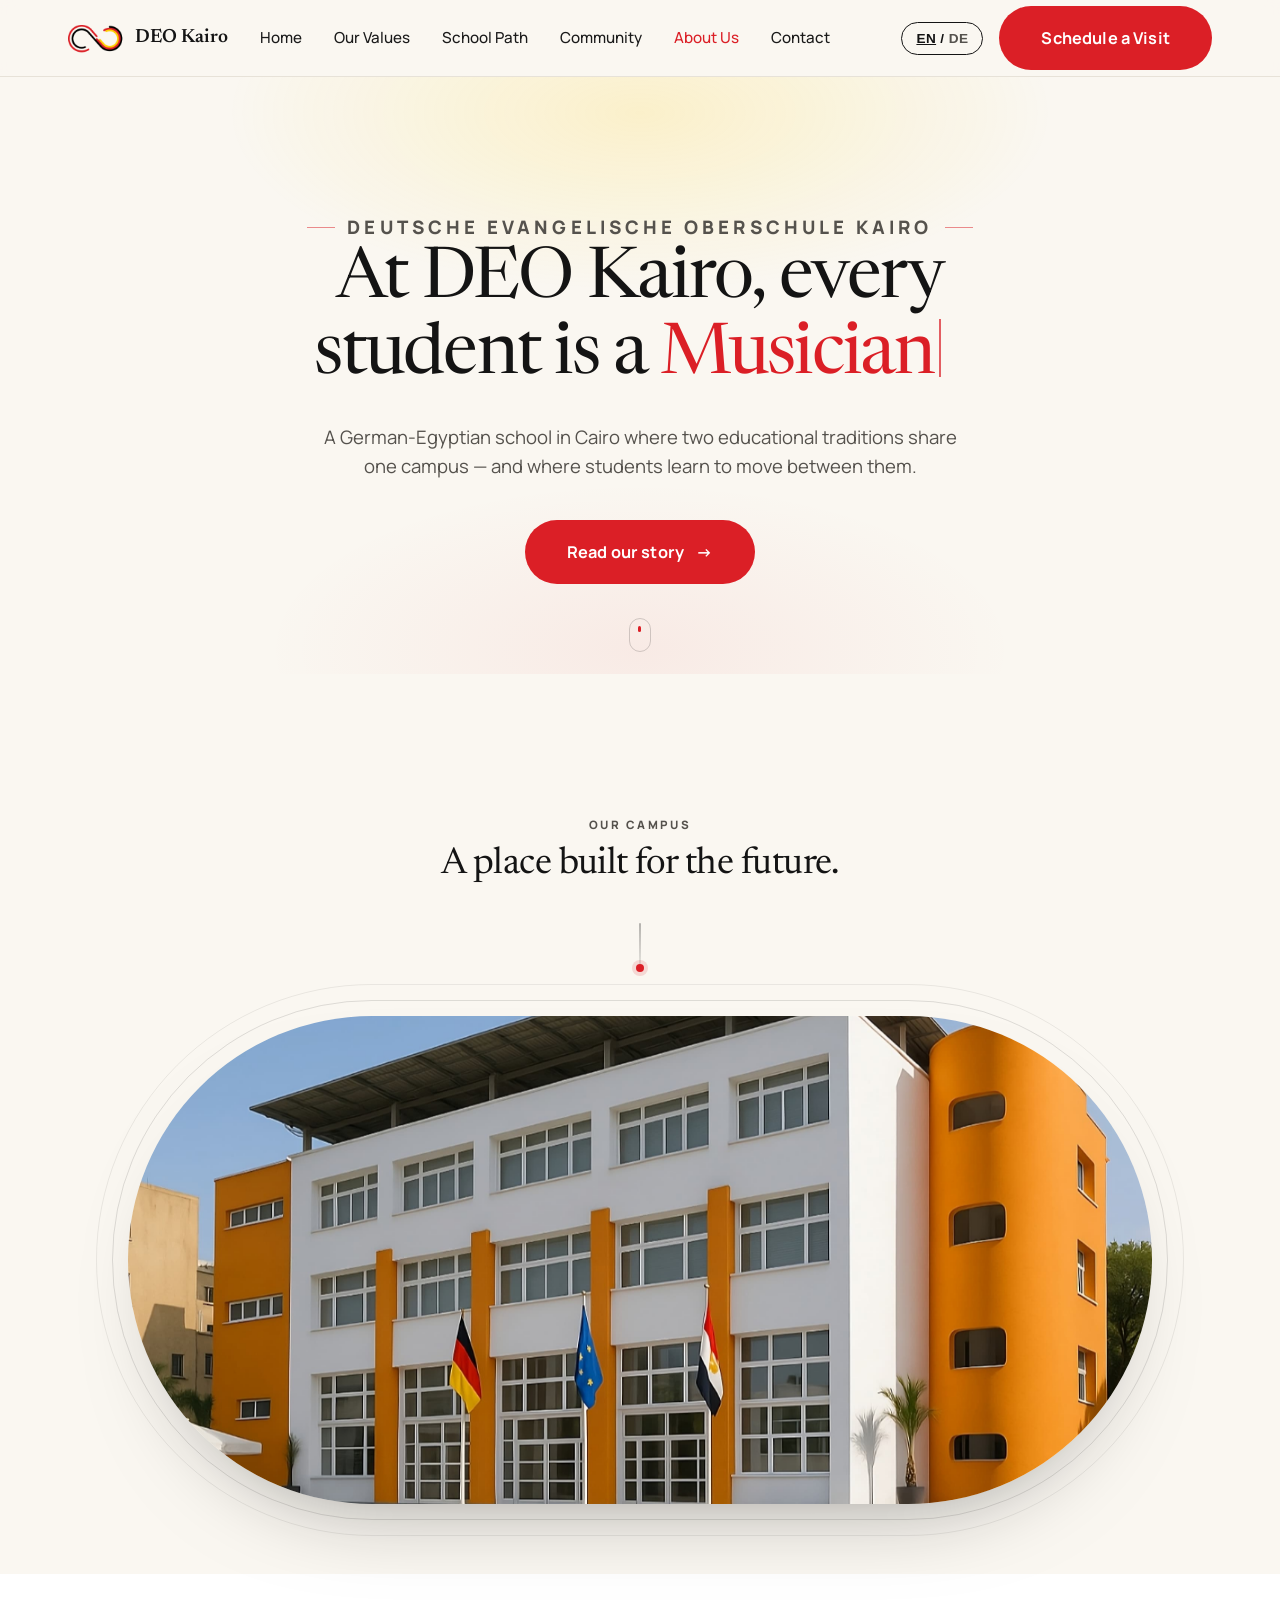
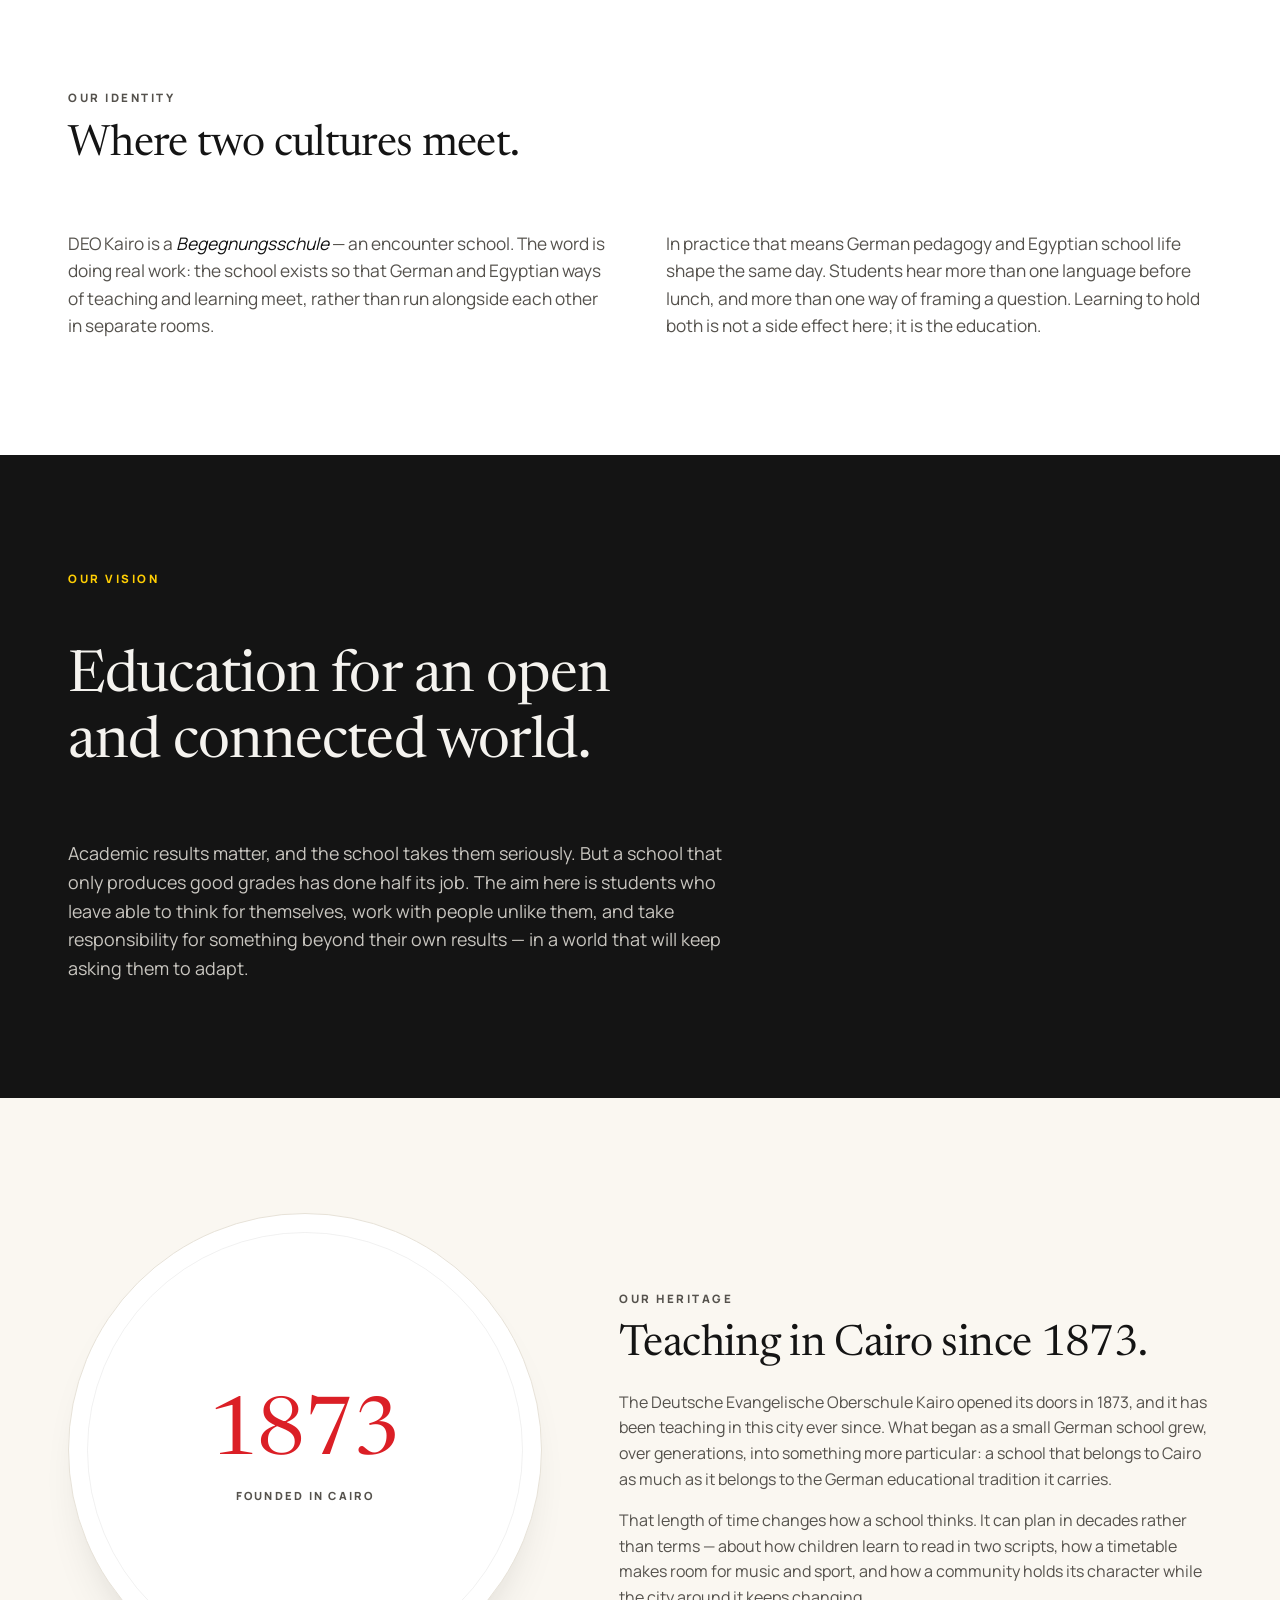
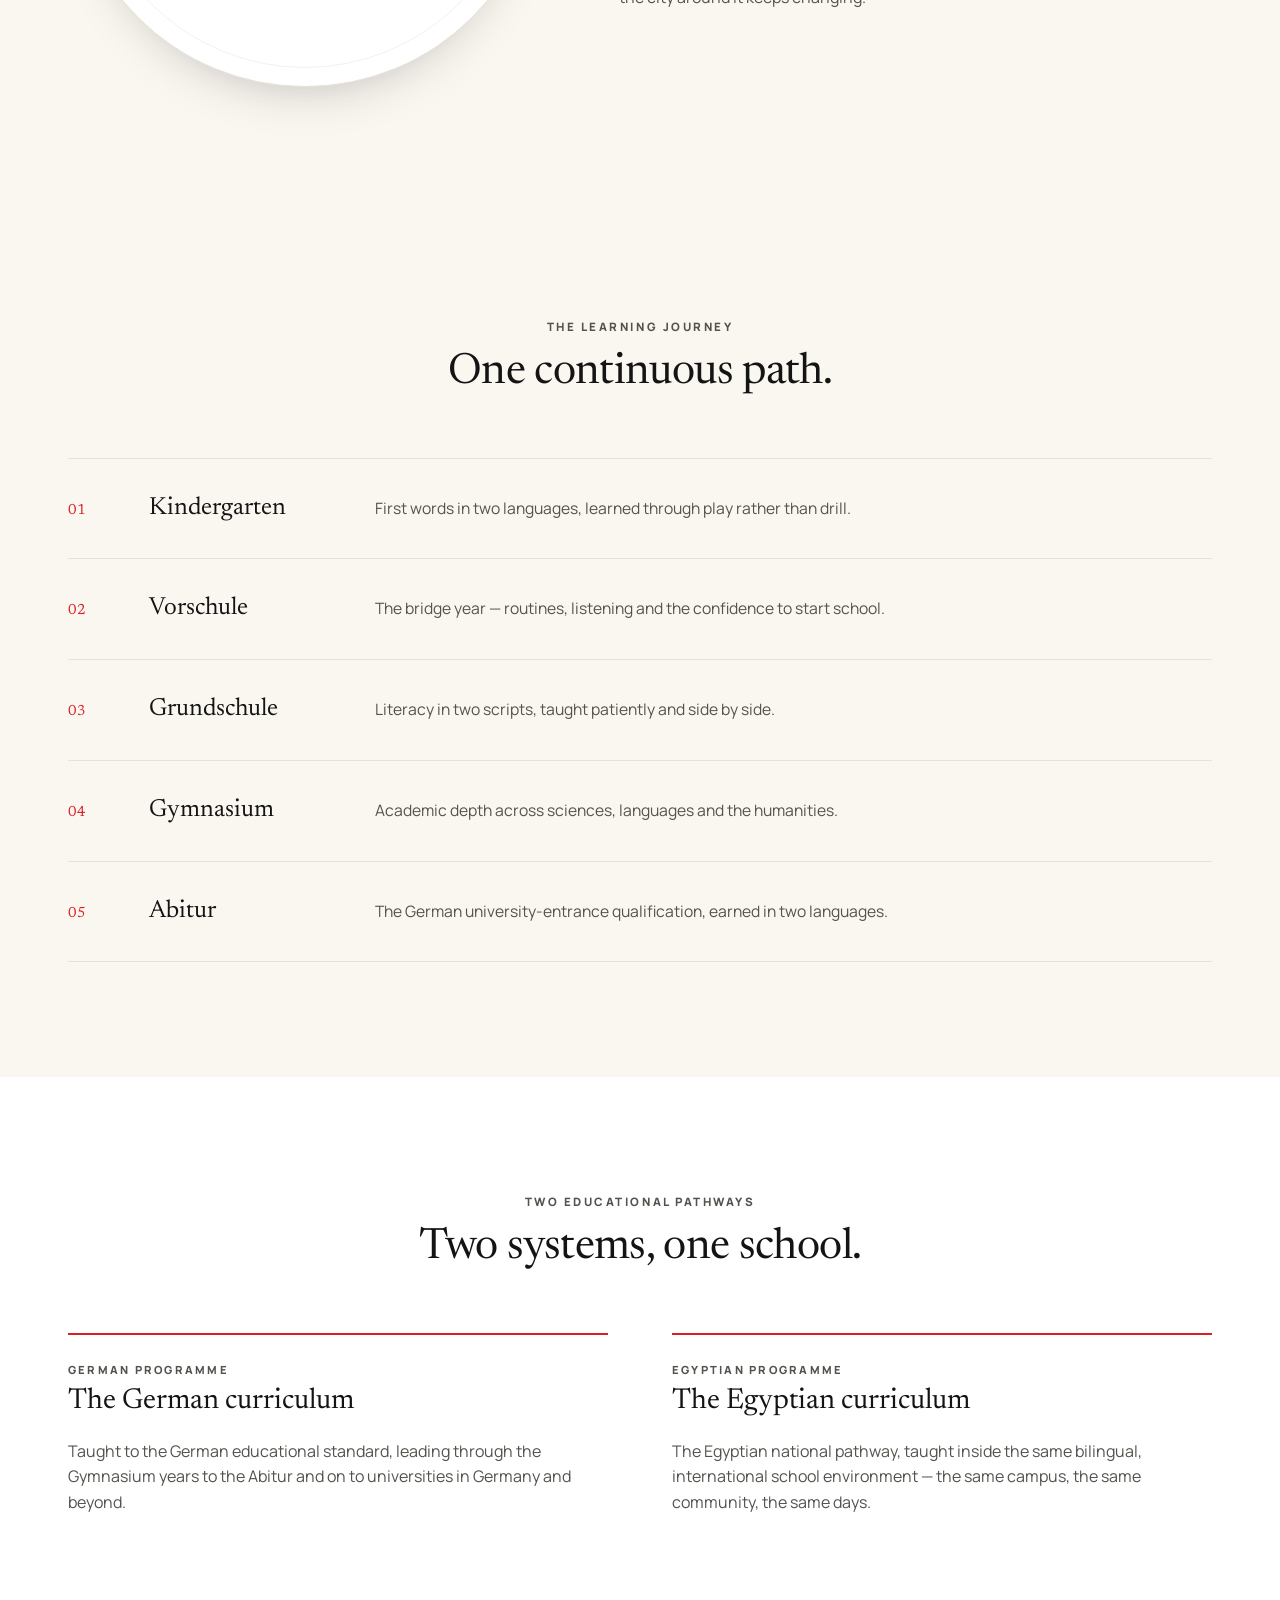
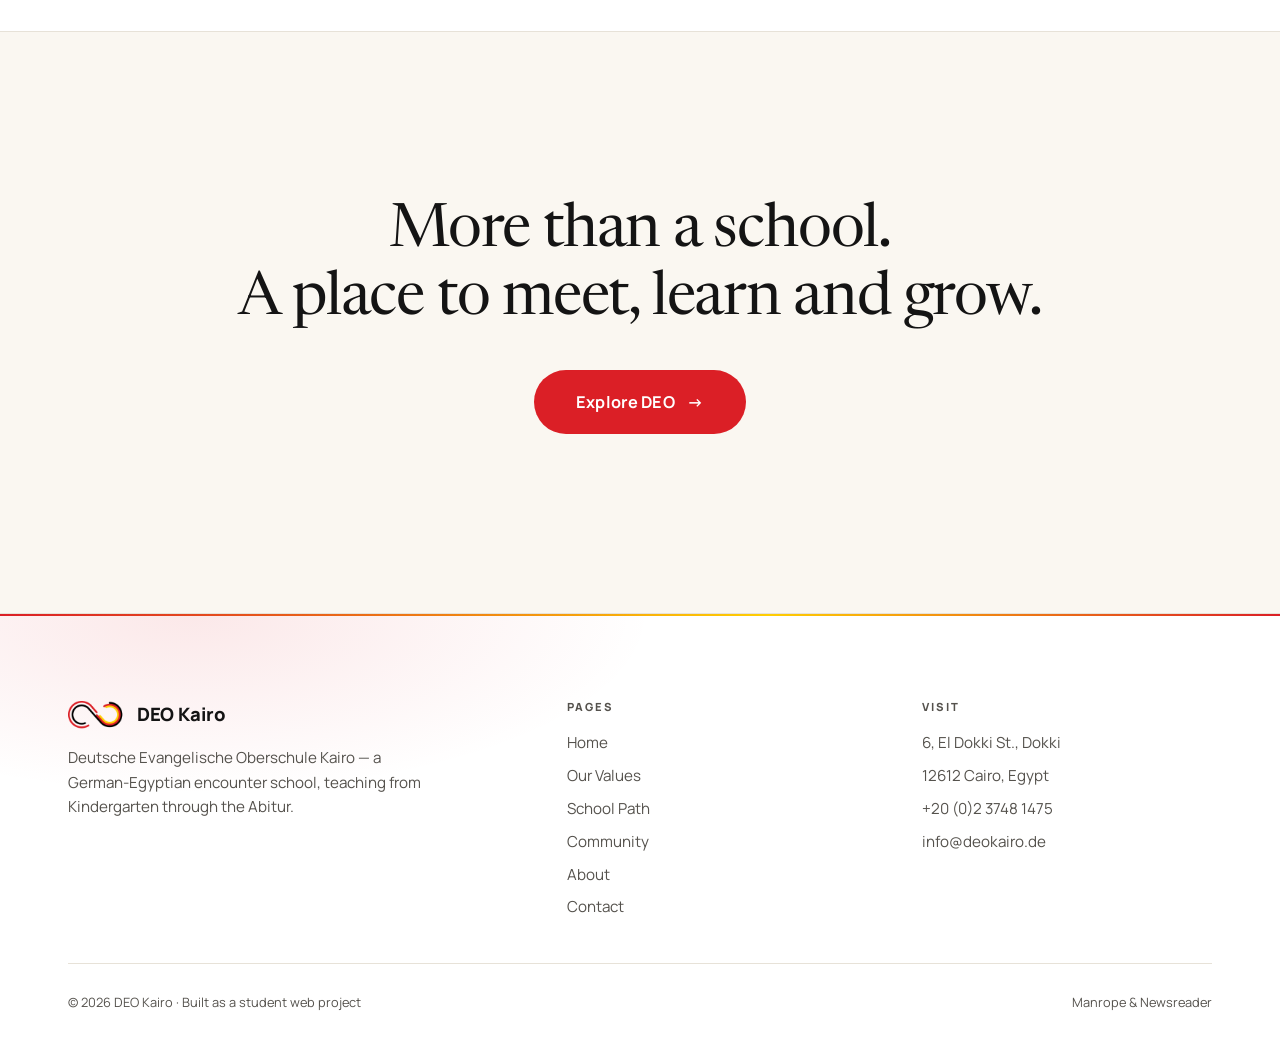
==== commit 1bf4f7d1: "Keep one version per page; clean up the mark, the students heading and the footer gap 1 · One versio" ====
--- a/about.html
+++ b/about.html
@@ -892,7 +892,9 @@
 /* ---- Closing statement ---- */
 .deo-closing {
   background: var(--cream);
-  padding-block: clamp(80px, 13vw, 170px);
+  /* vw-based padding collapses to its floor on a phone, which left this
+     closing block sitting 80px off the footer. The foot is set on its own. */
+  padding-block: clamp(80px, 13vw, 170px) clamp(110px, 14vw, 180px);
   text-align: center;
   border-top: 1px solid var(--border-light);
 }
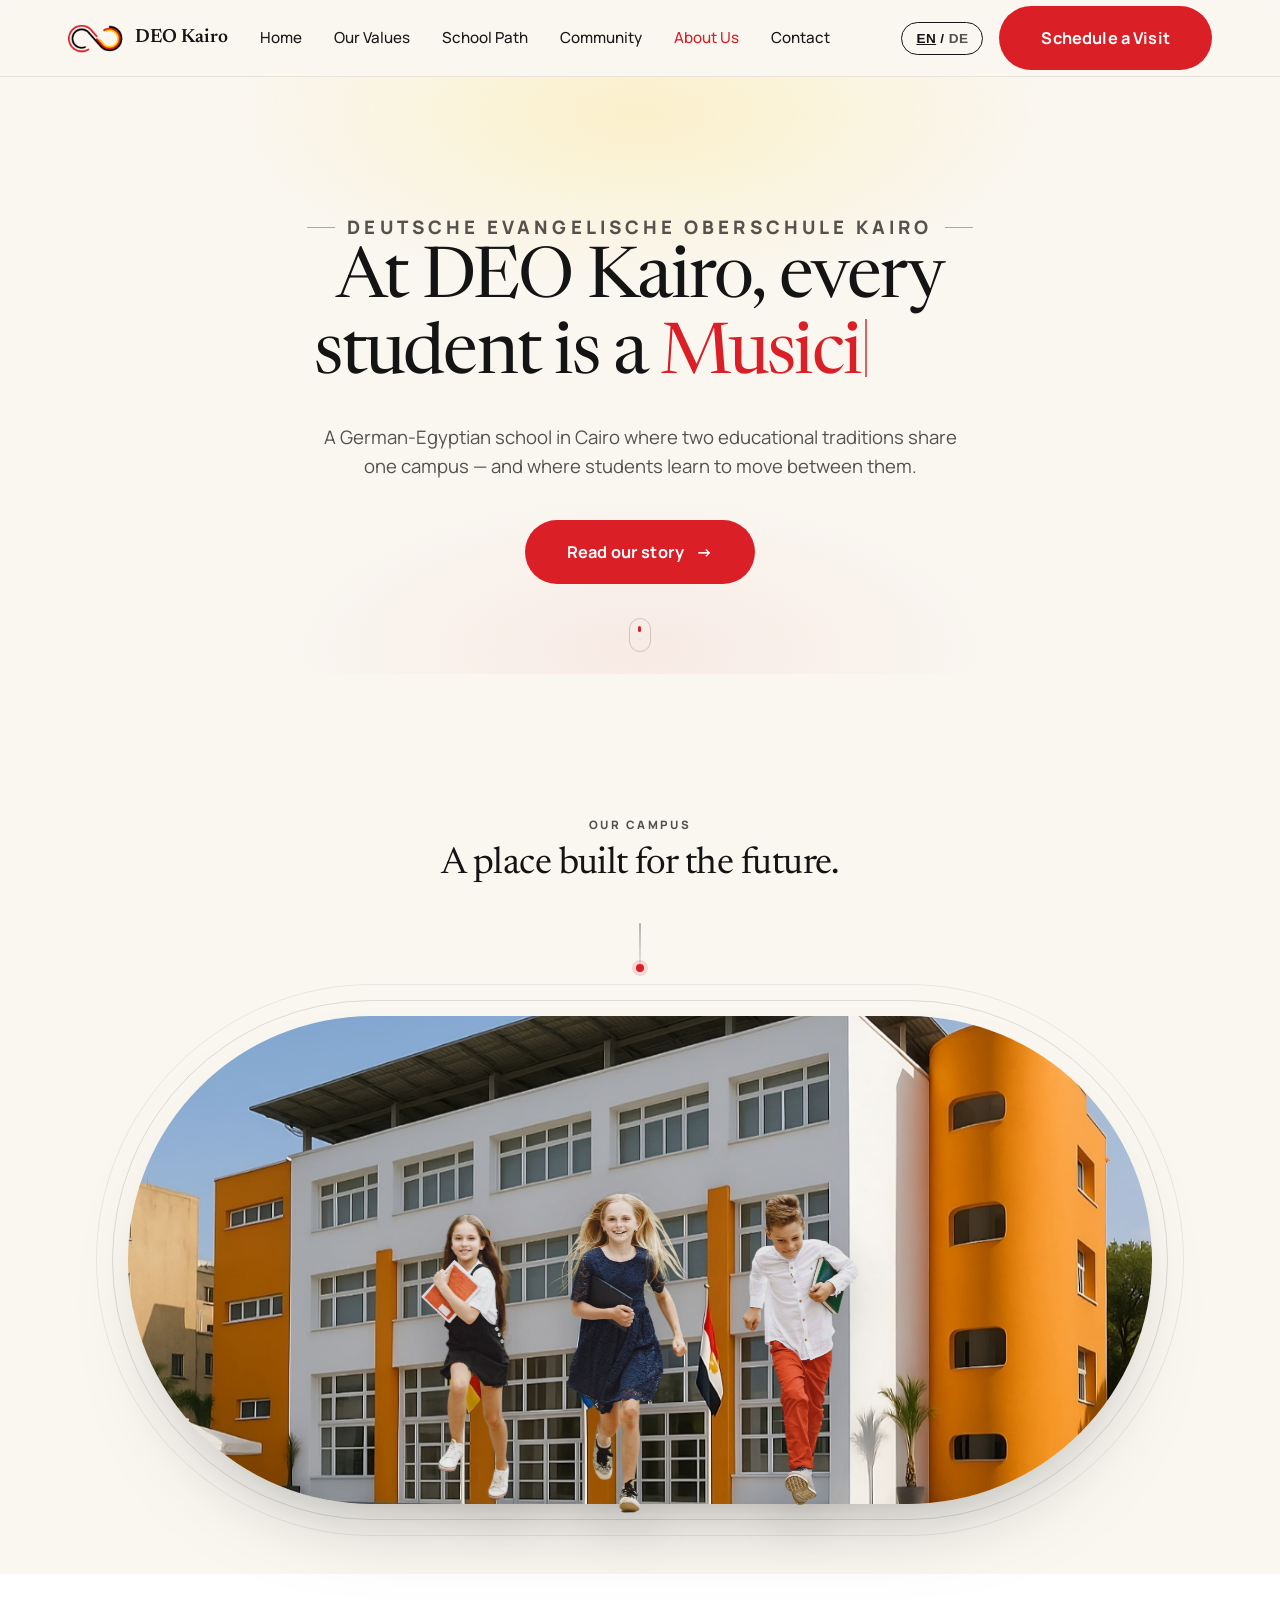
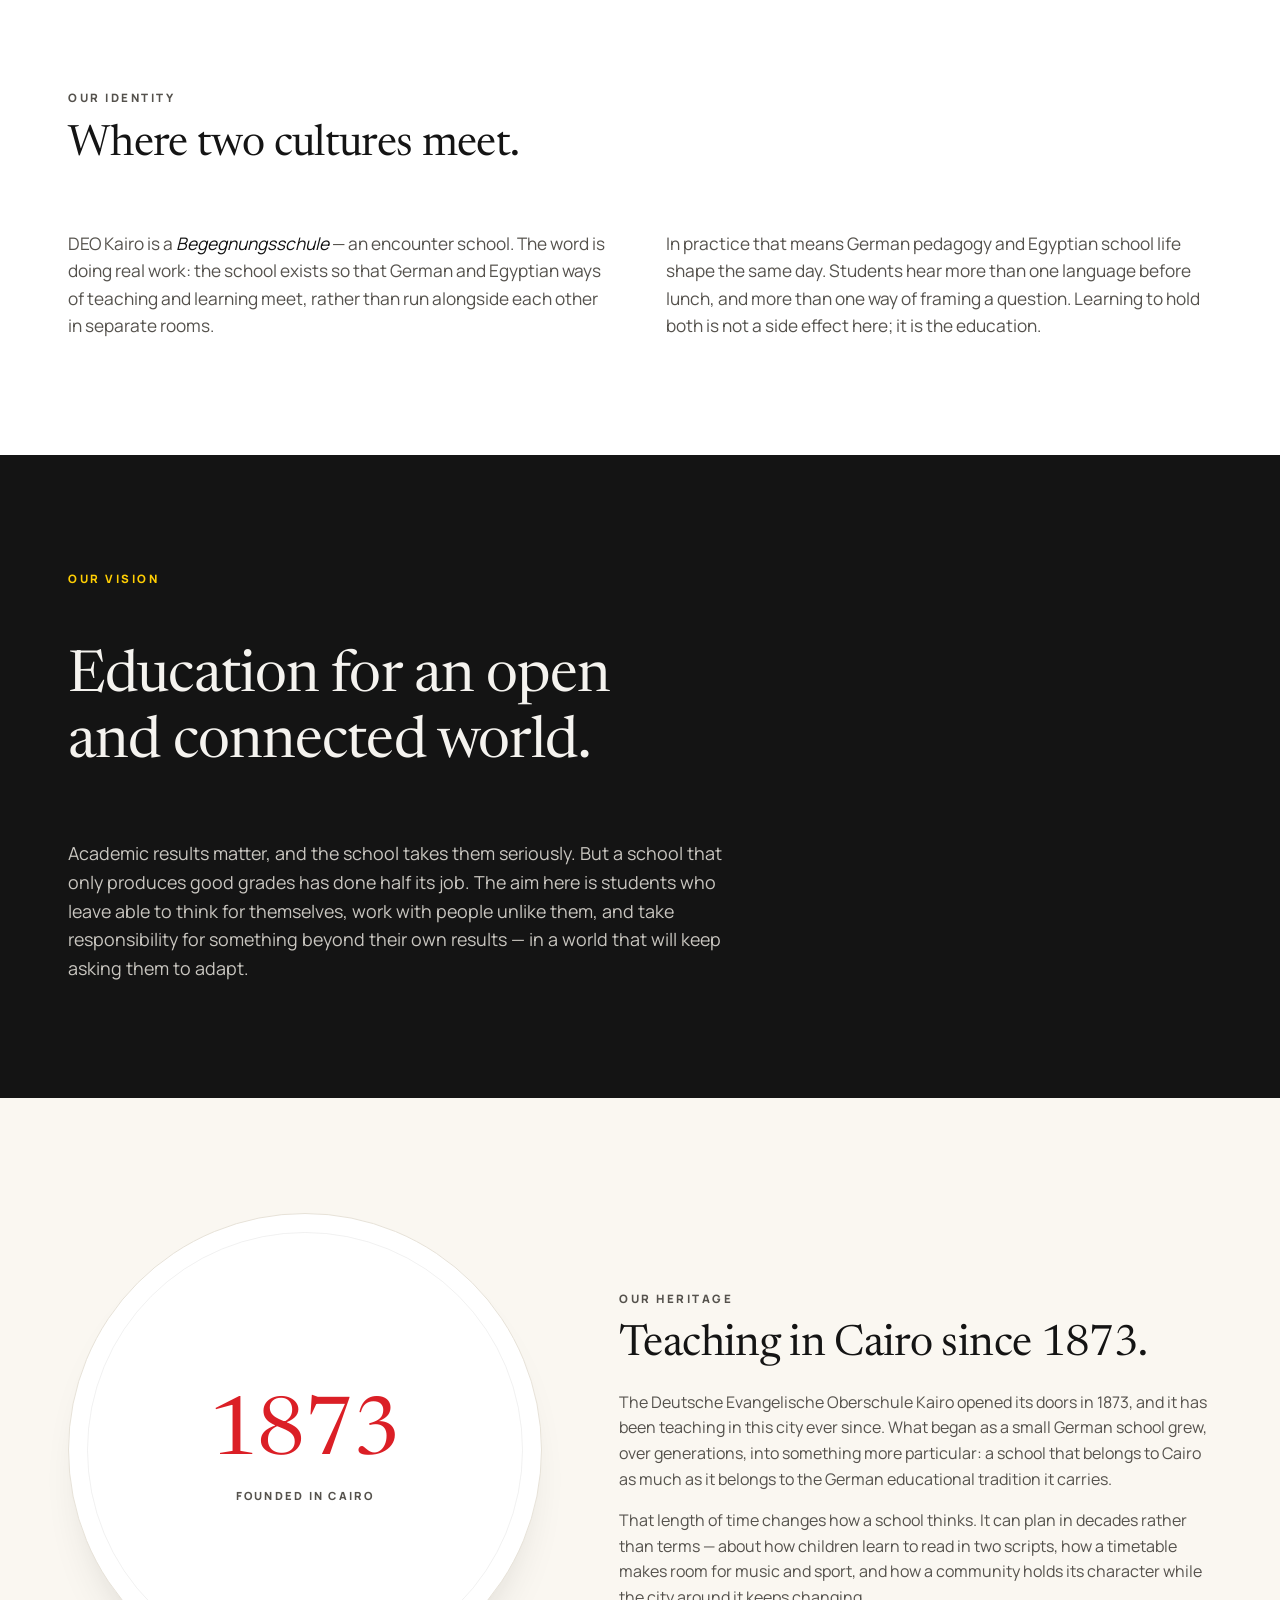
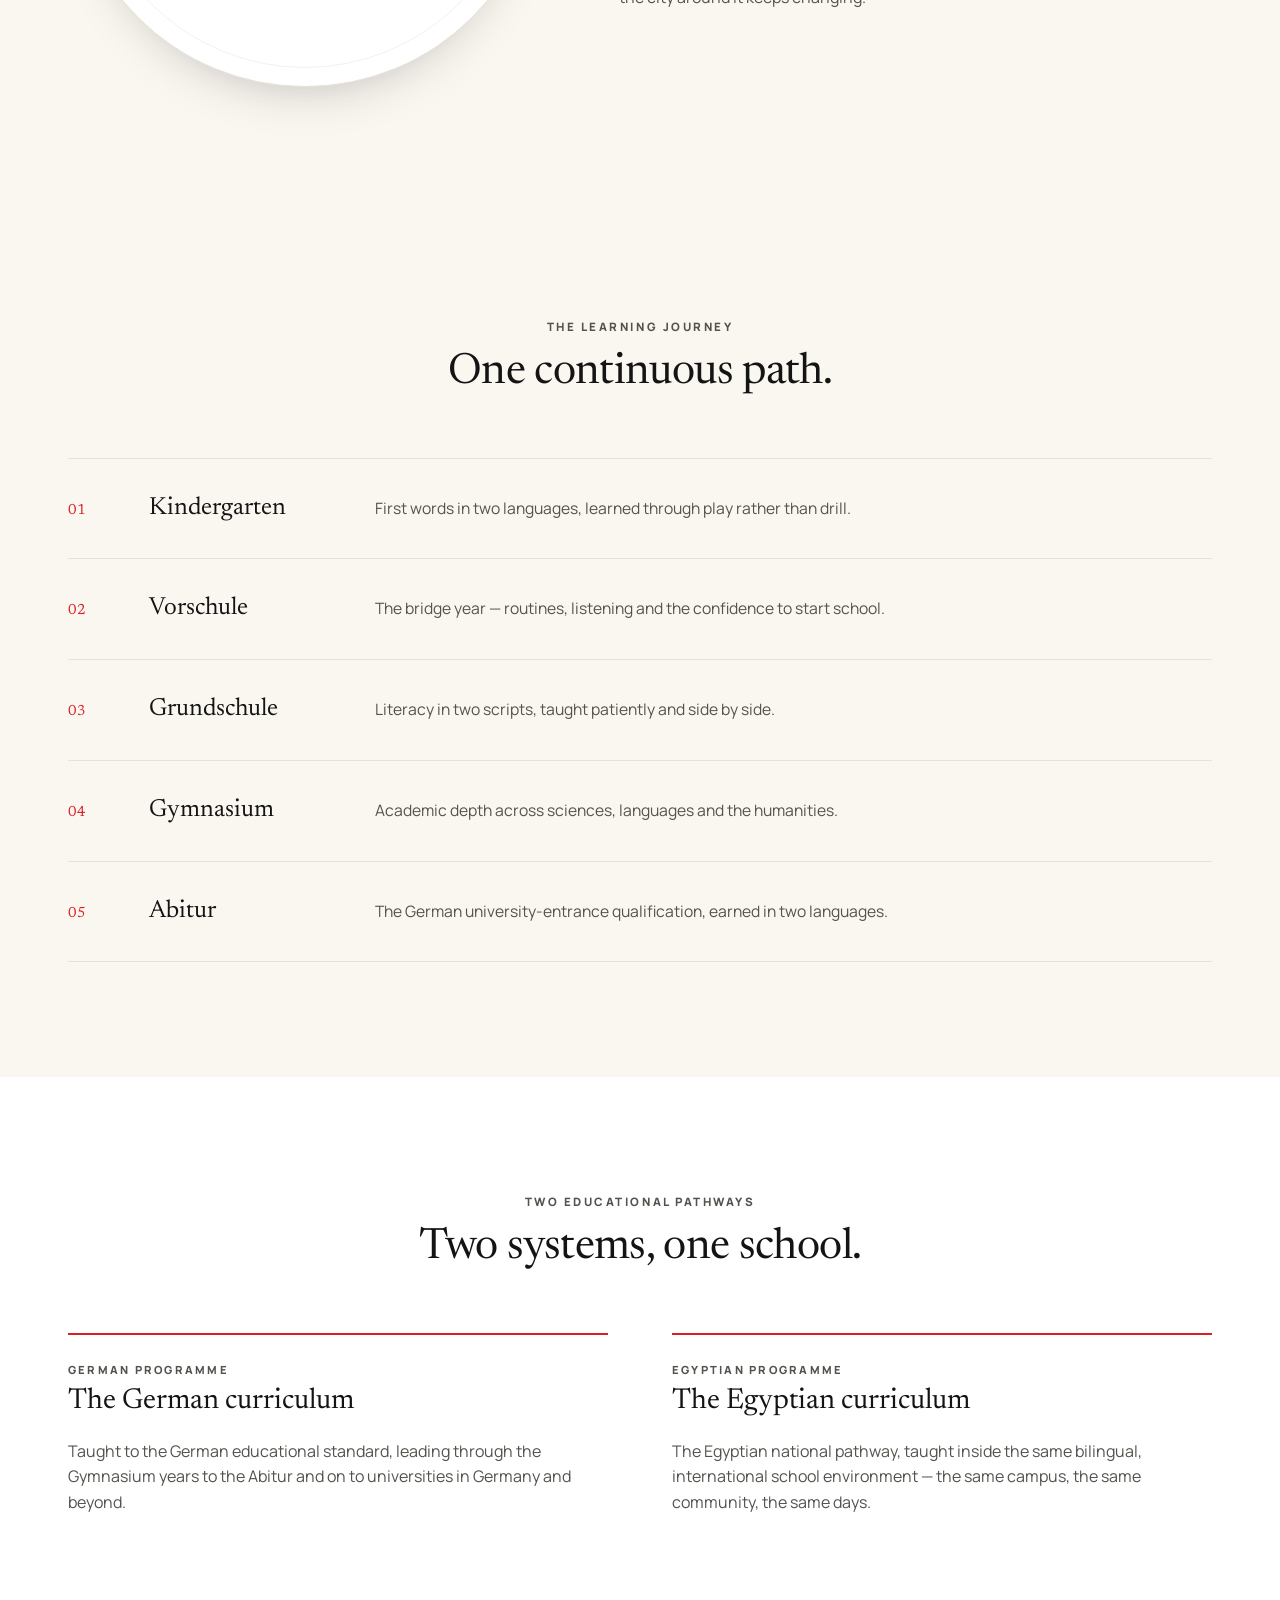
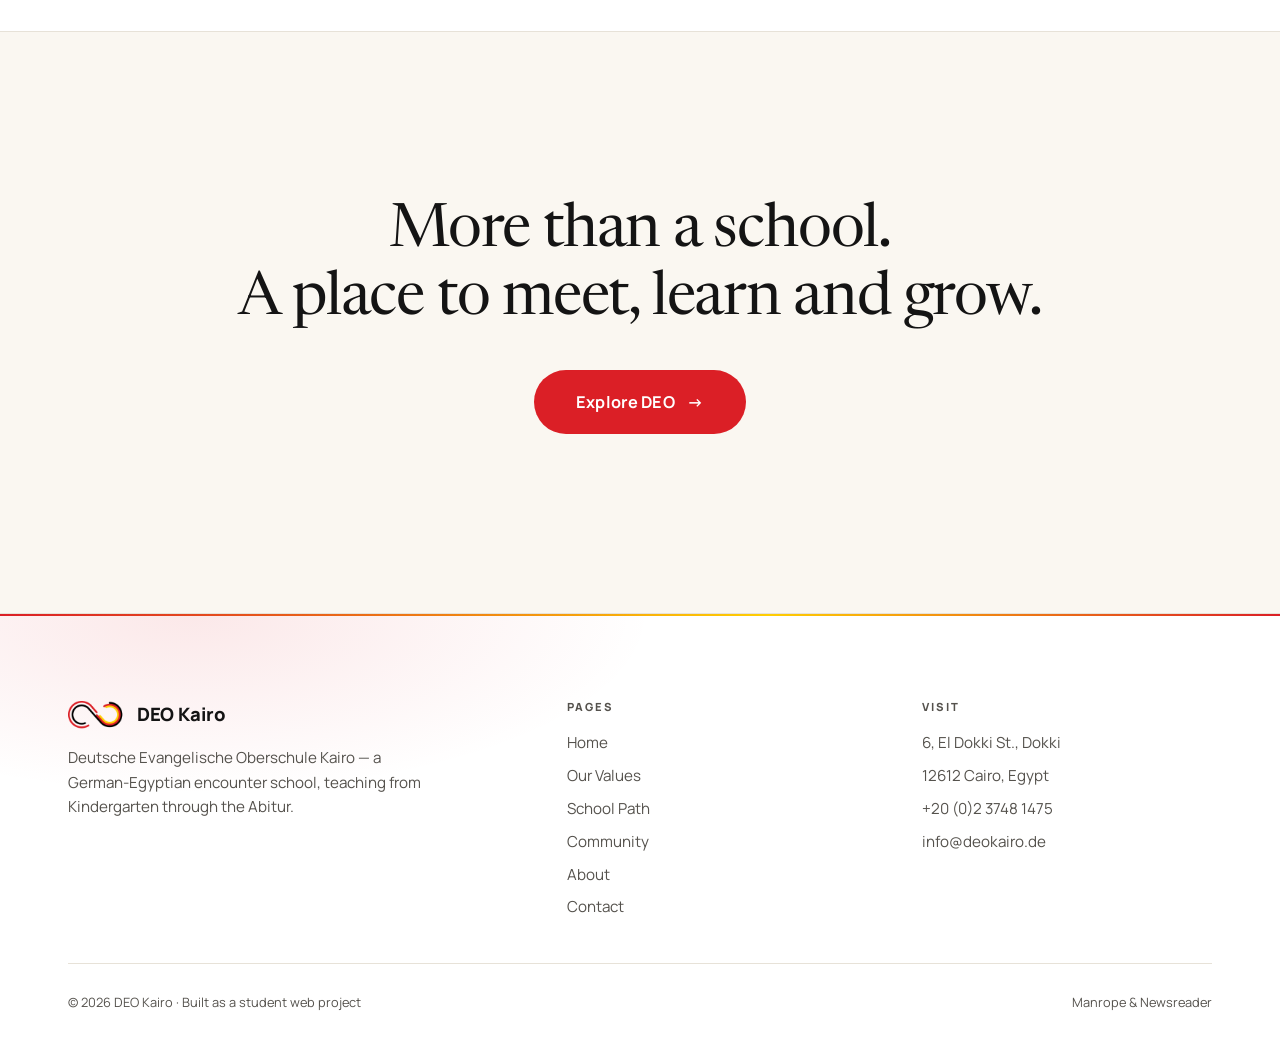
==== commit dd94141c: "About: keep the journey rows inside the viewport Un-revealed rows sit 60px to the right and slide in" ====
--- a/about.html
+++ b/about.html
@@ -574,14 +574,16 @@
    Overrides only .journey-step. Every other revealed block keeps its
    translateY rise. Placed after the shared rule so it wins on order, at the
    same specificity. ---- */
-.js .journey-step { transform: translateX(60px); }
+/* The offset can only be as large as the empty margin beside the container,
+   or an un-revealed row hangs off the right edge and the page scrolls
+   sideways. Below 1280px there is no spare margin at all — only the gutter,
+   which never drops under 20px — so the movement settles at a safe 16px and
+   opens up to the full 60px on screens wide enough to absorb it.
+
+   This replaces a 700px breakpoint that left every width from 701px to about
+   1360px overflowing by up to 40px. */
+.js .journey-step { transform: translateX(clamp(16px, calc((100vw - 1280px) / 2), 60px)); }
 .js .journey-step.visible { transform: translateX(0); }
-/* 60px would push the un-revealed rows past a narrow viewport, so the offset
-   shrinks with the screen. Same movement, same direction. */
-@media (max-width: 700px) {
-  .js .journey-step { transform: translateX(16px); }
-  .js .journey-step.visible { transform: translateX(0); }
-}
 
 .js .journey-step:nth-child(2), .js .person-block:nth-child(2), .js .value-block:nth-child(2) { transition-delay:  80ms; }
 .js .journey-step:nth-child(3), .js .person-block:nth-child(3), .js .value-block:nth-child(3) { transition-delay: 160ms; }
@@ -1084,13 +1086,13 @@
       <a href="school-path.html" data-en="School Path" data-de="Schulaufbau">School Path</a>
       <a href="community.html" data-en="Community" data-de="Gemeinschaft">Community</a>
       <a href="about.html" aria-current="page" data-en="About Us" data-de="Über uns">About Us</a>
-      <a href="contact-v2.html" data-en="Contact" data-de="Kontakt">Contact</a>
+      <a href="contact.html" data-en="Contact" data-de="Kontakt">Contact</a>
     </nav>
     <div class="header-actions">
       <button class="lang-toggle" id="lang-toggle" aria-label="Switch language to German">
         <span class="lang-current">EN</span> / <span class="lang-other">DE</span>
       </button>
-      <a href="contact-v2.html" class="btn btn-primary nav-cta" data-en="Schedule a Visit" data-de="Termin vereinbaren">Schedule a Visit</a>
+      <a href="contact.html" class="btn btn-primary nav-cta" data-en="Schedule a Visit" data-de="Termin vereinbaren">Schedule a Visit</a>
     </div>
     <button class="menu-toggle" id="menu-toggle" aria-expanded="false" aria-controls="main-nav">
       <span></span><span></span><span></span>
@@ -1343,7 +1345,7 @@
           <li><a href="school-path.html">School Path</a></li>
           <li><a href="community.html">Community</a></li>
           <li><a href="about.html">About</a></li>
-          <li><a href="contact-v2.html">Contact</a></li>
+          <li><a href="contact.html">Contact</a></li>
         </ul>
       </nav>
 
